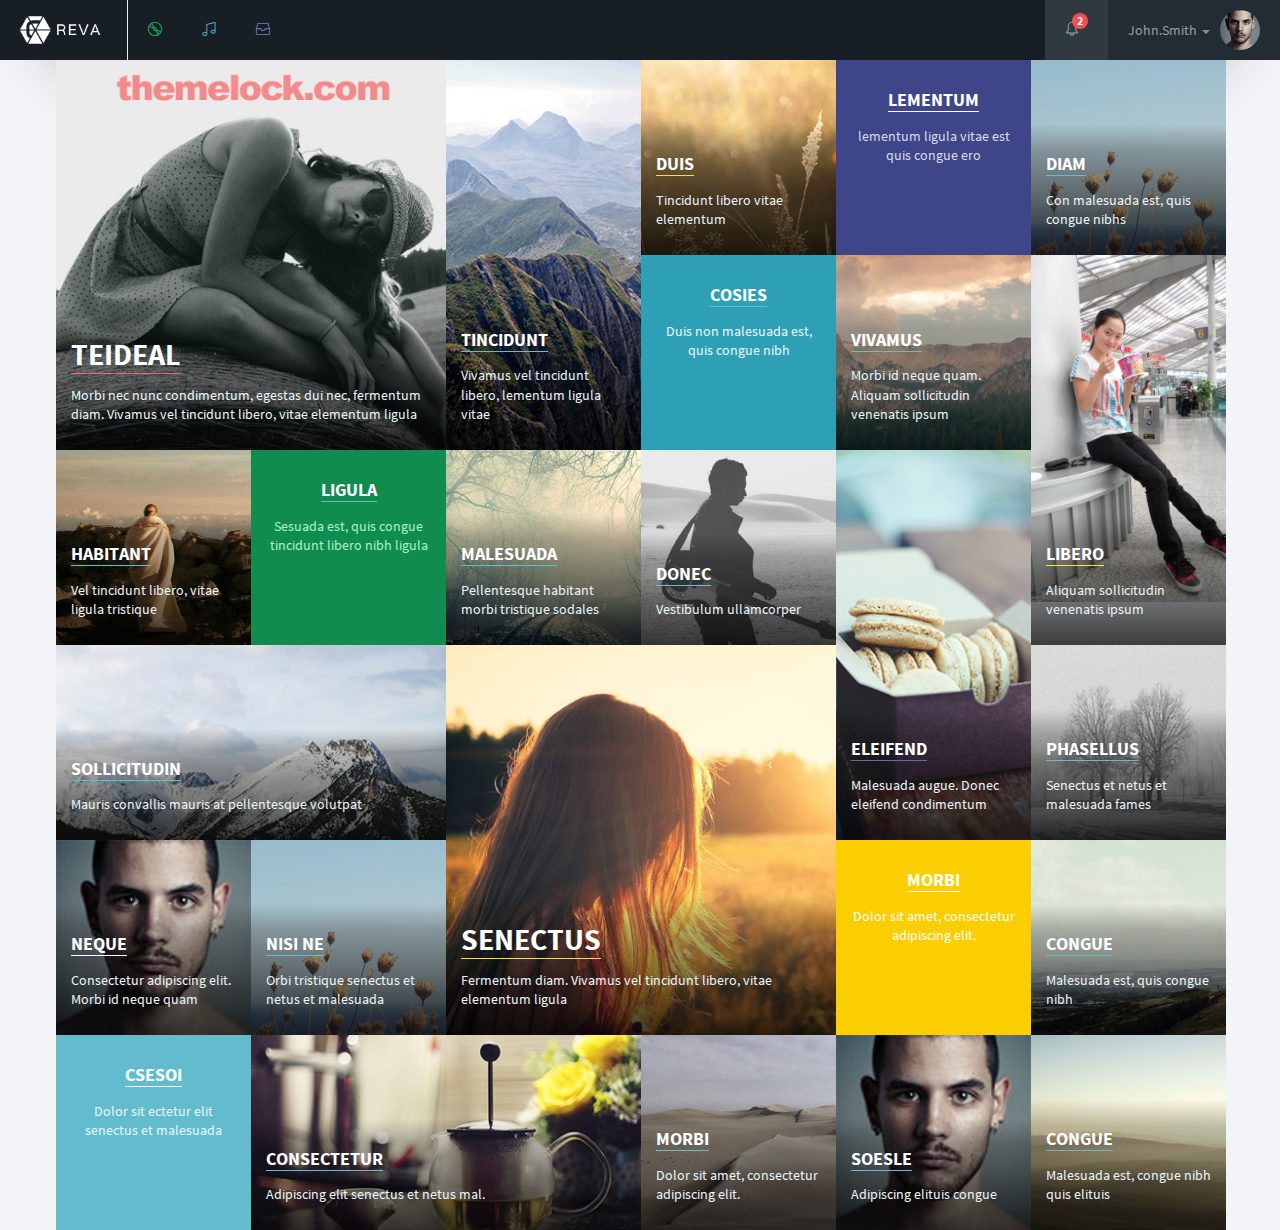
==== public_html/index.html @ f3f73dc8 "init" ====
<!DOCTYPE html>
<html lang="en" class=" ">
    <head>  
        <meta charset="utf-8" />
        <title>Musik | Web Application</title>
        <meta name="description" content="app, web app, responsive, admin dashboard, admin, flat, flat ui, ui kit, off screen nav" />
        <meta name="viewport" content="width=device-width, initial-scale=1, maximum-scale=1" />
        <link rel="stylesheet" href="js/jPlayer/jplayer.flat.css" type="text/css" />
        <link rel="stylesheet" href="css/bootstrap.css" type="text/css" />
        <link rel="stylesheet" href="css/animate.css" type="text/css" />
        <link rel="stylesheet" href="css/font-awesome.min.css" type="text/css" />
        <link rel="stylesheet" href="css/simple-line-icons.css" type="text/css" />
        <link rel="stylesheet" href="css/font.css" type="text/css" />
        <link rel="stylesheet" href="css/app.css" type="text/css" />  
        <link rel="stylesheet" href="js/datatables/datatables.css" type="text/css"/>
        <!--[if lt IE 9]>
          <script src="js/ie/html5shiv.js"></script>
          <script src="js/ie/respond.min.js"></script>
          <script src="js/ie/excanvas.js"></script>
        <![endif]-->
    </head>
    <body class="container">
        <section class="vbox">
            <header class="bg-black dk header header-md navbar navbar-fixed-top">
                <div>
                    <div class="navbar-header b-r">
                        <a href="index.html" class="navbar-brand text-lt">
                            <img src="images/logo.png" alt=".">
                        </a>
                    </div>    
                    <ul class="nav navbar-nav hidden-xs">
                        <li>
                            <a href="genres.html">
                                <i class="icon-disc text-success"></i>
                            </a>
                        </li>
                        <li class="divider"></li>
                        <li>
                            <a href="genres.html">
                                <i class="icon-music-tone-alt text-info"></i>
                            </a>
                        </li>
                        <li class="divider"></li>
                        <li>
                            <a href="events.html">
                                <i class="icon-drawer text-primary-lter"></i>
                            </a>
                        </li>
                    </ul>
                    <!-- nav -->  
                    <div class="navbar-right ">
                        <ul class="nav navbar-nav m-n hidden-xs nav-user user">
                            <li class="hidden-xs">
                                <a href="#" class="dropdown-toggle lt" data-toggle="dropdown">
                                    <i class="icon-bell"></i>
                                    <span class="badge badge-sm up bg-danger count">2</span>
                                </a>
                                <section class="dropdown-menu aside-xl animated fadeInUp">
                                    <section class="panel bg-white">
                                        <div class="panel-heading b-light bg-light">
                                            <strong>You have <span class="count">2</span> notifications</strong>
                                        </div>
                                        <div class="list-group list-group-alt">
                                            <a href="#" class="media list-group-item">
                                                <span class="pull-left thumb-sm">
                                                    <img src="images/a0.png" alt="..." class="img-circle">
                                                </span>
                                                <span class="media-body block m-b-none">
                                                    Use awesome animate.css<br>
                                                    <small class="text-muted">10 minutes ago</small>
                                                </span>
                                            </a>
                                            <a href="#" class="media list-group-item">
                                                <span class="media-body block m-b-none">
                                                    1.0 initial released<br>
                                                    <small class="text-muted">1 hour ago</small>
                                                </span>
                                            </a>
                                        </div>
                                        <div class="panel-footer text-sm">
                                            <a href="#" class="pull-right"><i class="fa fa-cog"></i></a>
                                            <a href="#notes" data-toggle="class:show animated fadeInRight">See all the notifications</a>
                                        </div>
                                    </section>
                                </section>
                            </li>
                            <li class="dropdown">
                                <a href="#" class="dropdown-toggle bg clear" data-toggle="dropdown">
                                    <span class="thumb-sm avatar pull-right m-t-n-sm m-b-n-sm m-l-sm">
                                        <img src="images/a0.png" alt="...">
                                    </span>
                                    John.Smith <b class="caret"></b>
                                </a>
                                <ul class="dropdown-menu animated fadeInRight">            
                                    <li>
                                        <span class="arrow top"></span>
                                        <a href="#">Settings</a>
                                    </li>
                                    <li>
                                        <a href="profile.html">Profile</a>
                                    </li>
                                    <li>
                                        <a href="#">
                                            <span class="badge bg-danger pull-right">3</span>
                                            Notifications
                                        </a>
                                    </li>
                                    <li>
                                        <a href="docs.html">Help</a>
                                    </li>
                                    <li class="divider"></li>
                                    <li>
                                        <a href="modal.lockme.html" data-toggle="ajaxModal" >Logout</a>
                                    </li>
                                </ul>
                            </li>
                        </ul>
                    </div>  
                </div>
            </header>
            <section>
                <section class="hbox stretch">
                    <section id="content" >
                        <section class="vbox">
                            <section>
                                <div id="masonry" class="pos-rlt animated fadeInUpBig">
                                    <div class="item">
                                        <div class="carousel slide auto" data-interval="3000">
                                            <div class="carousel-inner">
                                                <div class="item active">
                                                    <div class="item-overlay opacity animated fadeInDown wrapper bg-info">
                                                        <p class="text-white">N.01</p>
                                                        <div class="center text-center m-t-n">
                                                            <a href="#"><i class="icon-control-play i-2x"></i></a>
                                                        </div>
                                                    </div>
                                                    <div class="bottom wrapper bg-info gd">
                                                        <div class="m-t m-b"><a href="#" class="b-b b-danger h2 text-u-c text-lt font-bold">Teideal</a></div>
                                                        <p class="hidden-xs">Morbi nec nunc condimentum, egestas dui nec, fermentum diam. Vivamus vel tincidunt libero, vitae elementum ligula</p>
                                                    </div>
                                                    <a href="#"><img src="images/m20.jpg" alt="" class="img-full"></a>
                                                </div>
                                                <div class="item">
                                                    <div class="item-overlay opacity animated fadeInDown wrapper bg-info">
                                                        <p class="text-white">N.02</p>
                                                        <div class="center text-center m-t-n">
                                                            <a href="#"><i class="icon-control-play i-2x"></i></a>
                                                        </div>
                                                    </div>
                                                    <div class="bottom wrapper bg-info gd">
                                                        <div class="m-t m-b"><a href="#" class="b-b b-warning h2 text-u-c text-lt font-bold">Tincidunt</a></div>
                                                        <p class="hidden-xs">Gestas dui nec, fermentum diam. Vivamus vel tincidunt libero, vitae ligula elementum</p>
                                                    </div>
                                                    <a href="#"><img src="images/m22.jpg" alt="" class="img-full"></a>
                                                </div>
                                            </div>
                                        </div>
                                    </div>
                                    <div class="item">
                                        <div class="item-overlay gd animated fadeInUp wrapper bg-info">
                                            <p class="text-white">Watch later</p>
                                            <div class="center text-center m-t-n">
                                                <a href="#"><i class="icon-control-play i-2x"></i></a>
                                            </div>
                                        </div>
                                        <div class="bottom gd bg-info wrapper">
                                            <div class="m-t m-b"><a href="#" class="b-b b-info h4 text-u-c text-lt font-bold">Tincidunt</a></div>
                                            <p class="hidden-xs">Vivamus vel tincidunt libero, lementum ligula vitae</p>
                                        </div>
                                        <a href="#"><img src="images/m31.jpg" alt="" class="img-full"></a>
                                    </div>
                                    <div class="item">
                                        <div class="bottom gd bg-info wrapper">
                                            <div class="m-t m-b"><a href="#" class="b-b b-warning h4 text-u-c text-lt font-bold">Duis</a></div>
                                            <p class="hidden-xs">Tincidunt libero vitae elementum</p>
                                        </div>
                                        <a href="#"><img src="images/m10.jpg" alt="" class="img-full"></a>
                                    </div>
                                    <div class="item">
                                        <div class="item-overlay active bg-primary dker wrapper text-center">
                                            <div class="m-t m-b"><a href="#" class="b-b b-white h4 text-u-c text-lt font-bold">lementum</a></div>
                                            <p class="hidden-xs">lementum ligula vitae est quis congue ero</p>
                                        </div>
                                    </div>
                                    <div class="item">
                                        <div class="bottom gd bg-info wrapper">
                                            <div class="m-t m-b"><a href="#" class="b-b b-info h4 text-u-c text-lt font-bold">Diam</a></div>
                                            <p class="hidden-xs">Con malesuada est, quis congue nibhs</p>
                                        </div>
                                        <a href="#"><img src="images/m4.jpg" alt="" class="img-full"></a>
                                    </div>
                                    <div class="item">
                                        <div class="carousel carousel-fade bg-info slide auto" data-interval="6000">
                                            <div class="carousel-inner">
                                                <div class="item active">
                                                    <div class="item-overlay active dker wrapper text-center">
                                                        <div class="m-t m-b"><a href="#" class="b-b b-info h4 text-u-c text-lt font-bold">Cosies</a></div>
                                                        <p class="hidden-xs">Duis non malesuada est, quis congue nibh</p>
                                                    </div>
                                                    <a href="#"><img src="images/m4.jpg" alt="" class="img-full"></a>
                                                </div>
                                                <div class="item">
                                                    <div class="item-overlay active dk wrapper text-center">
                                                        <div class="m-t m-b"><a href="#" class="b-b b-info h4 text-u-c text-lt font-bold">Malesuada</a></div>
                                                        <p class="hidden-xs">Aliquam sollicitudin venenatis congue nibh</p>
                                                    </div>
                                                    <a href="#"><img src="images/m4.jpg" alt="" class="img-full"></a>
                                                </div>
                                            </div>
                                        </div>
                                    </div>
                                    <div class="item">
                                        <div class="bottom gd bg-info wrapper">
                                            <div class="m-t m-b"><a href="#" class="b-b b-info h4 text-u-c text-lt font-bold">Vivamus</a></div>
                                            <p class="hidden-xs">Morbi id neque quam. Aliquam sollicitudin venenatis ipsum</p>
                                        </div>
                                        <a href="#"><img src="images/m13.jpg" alt="" class="img-full"></a>
                                    </div>
                                    <div class="item">
                                        <div class="bottom gd bg-info wrapper">
                                            <div class="m-t m-b"><a href="#" class="b-b b-warning h4 text-u-c text-lt font-bold">Libero</a></div>
                                            <p class="hidden-xs">Aliquam sollicitudin venenatis ipsum</p>
                                        </div>
                                        <a href="#"><img src="images/082.jpeg" alt="" class="img-full"></a>
                                    </div>
                                    <div class="item">
                                        <div class="bottom gd bg-info wrapper">
                                            <div class="m-t m-b"><a href="#" class="b-b b-info h4 text-u-c text-lt font-bold">habitant</a></div>
                                            <p class="hidden-xs">Vel tincidunt libero, vitae ligula tristique</p>
                                        </div>
                                        <a href="#"><img src="images/m19.jpg" alt="" class="img-full"></a>
                                    </div>
                                    <div class="item">
                                        <div class="item-overlay active bg-success dker wrapper text-center">
                                            <div class="m-t m-b"><a href="#" class="b-b b-info h4 text-u-c text-lt font-bold">Ligula</a></div>
                                            <p class="hidden-xs">Sesuada est, quis congue tincidunt libero nibh ligula</p>
                                        </div>
                                    </div>
                                    <div class="item">
                                        <div class="bottom gd bg-info wrapper">
                                            <div class="m-t m-b"><a href="#" class="b-b b-info h4 text-u-c text-lt font-bold">Malesuada</a></div>
                                            <p class="hidden-xs">Pellentesque habitant morbi tristique sodales</p>
                                        </div>
                                        <a href="#"><img src="images/m7.jpg" alt="" class="img-full"></a>
                                    </div>
                                    <div class="item">
                                        <div class="bottom gd bg-info wrapper">
                                            <div class="m-t m-b"><a href="#" class="b-b b-info h4 text-u-c text-lt font-bold">Donec</a></div>
                                            <p class="hidden-xs">Vestibulum ullamcorper</p>
                                        </div>
                                        <a href="#"><img src="images/m18.jpg" alt="" class="img-full"></a>
                                    </div>
                                    <div class="item">
                                        <div class="bottom gd bg-info wrapper">
                                            <div class="m-t m-b"><a href="#" class="b-b b-primary h4 text-u-c text-lt font-bold">Eleifend</a></div>
                                            <p class="hidden-xs">Malesuada augue. Donec eleifend condimentum</p>
                                        </div>
                                        <a href="#"><img src="images/m32.jpg" alt="" class="img-full"></a>
                                    </div>
                                    <div class="item">
                                        <div class="bottom gd bg-info wrapper">
                                            <div class="m-t m-b"><a href="#" class="b-b b-info h4 text-u-c text-lt font-bold">Sollicitudin </a></div>
                                            <p class="hidden-xs">Mauris convallis mauris at pellentesque volutpat</p>
                                        </div>
                                        <a href="#"><img src="images/m40.jpg" alt="" class="img-full"></a>
                                    </div>
                                    <div class="item">
                                        <div class="bottom gd bg-info wrapper">
                                            <div class="m-t m-b"><a href="#" class="b-b b-warning h2 text-u-c text-lt font-bold">Senectus </a></div>
                                            <p class="hidden-xs">Fermentum diam. Vivamus vel tincidunt libero, vitae elementum ligula</p>
                                        </div>
                                        <a href="#"><img src="images/m21.jpg" alt="" class="img-full"></a>
                                    </div>
                                    <div class="item">
                                        <div class="bottom gd bg-info wrapper">
                                            <div class="m-t m-b"><a href="#" class="b-b b-info h4 text-u-c text-lt font-bold">Phasellus</a></div>
                                            <p class="hidden-xs">Senectus et netus et malesuada fames</p>
                                        </div>
                                        <a href="#"><img src="images/m5.jpg" alt="" class="img-full"></a>
                                    </div>
                                    <div class="item">
                                        <div class="bottom gd bg-info wrapper">
                                            <div class="m-t m-b"><a href="#" class="b-b b-white h4 text-u-c text-lt font-bold">Neque</a></div>
                                            <p class="hidden-xs">Consectetur adipiscing elit. Morbi id neque quam</p>
                                        </div>
                                        <a href="#"><img src="images/a10.png" alt="" class="img-full"></a>
                                    </div>
                                    <div class="item">
                                        <div class="bottom gd bg-info wrapper">
                                            <div class="m-t m-b"><a href="#" class="b-b b-info h4 text-u-c text-lt font-bold">Nisi ne</a></div>
                                            <p class="hidden-xs">Orbi tristique senectus et netus et malesuada</p>
                                        </div>
                                        <a href="#"><img src="images/m4.jpg" alt="" class="img-full"></a>
                                    </div>
                                    <div class="item">
                                        <div class="item-overlay active bg-warning dker wrapper text-center">
                                            <div class="m-t m-b"><a href="#" class="b-b b-white h4 text-u-c text-lt font-bold">Morbi</a></div>
                                            <p class="hidden-xs">Dolor sit amet, consectetur adipiscing elit.</p>
                                        </div>
                                    </div>
                                    <div class="item">
                                        <div class="bottom gd bg-info wrapper">
                                            <div class="m-t m-b"><a href="#" class="b-b b-info h4 text-u-c text-lt font-bold">Congue</a></div>
                                            <p class="hidden-xs">Malesuada est, quis congue nibh</p>
                                        </div>
                                        <a href="#"><img src="images/m6.jpg" alt="" class="img-full"></a>
                                    </div>
                                    <div class="item">
                                        <div class="item-overlay active bg-info lt wrapper text-center">
                                            <div class="m-t m-b"><a href="#" class="b-b b-white h4 text-u-c text-lt font-bold">Csesoi</a></div>
                                            <p class="hidden-xs">Dolor sit ectetur elit senectus et malesuada</p>
                                        </div>
                                    </div>
                                    <div class="item">
                                        <div class="bottom gd bg-info wrapper">
                                            <div class="m-t m-b"><a href="#" class="b-b b-info h4 text-u-c text-lt font-bold">Consectetur</a></div>
                                            <p class="hidden-xs">Adipiscing elit senectus et netus mal.</p>
                                        </div>
                                        <a href="#"><img src="images/m42.jpg" alt="" class="img-full"></a>
                                    </div>
                                    <div class="item">
                                        <div class="bottom gd bg-info wrapper">
                                            <div class="m-t m-b"><a href="#" class="b-b b-info h4 text-u-c text-lt font-bold">Morbi</a></div>
                                            <p class="hidden-xs">Dolor sit amet, consectetur adipiscing elit.</p>
                                        </div>
                                        <a href="#"><img src="images/m9.jpg" alt="" class="img-full"></a>
                                    </div>
                                    <div class="item">
                                        <div class="bottom gd bg-info wrapper">
                                            <div class="m-t m-b"><a href="#" class="b-b b-info h4 text-u-c text-lt font-bold">Soesle</a></div>
                                            <p class="hidden-xs">Adipiscing elituis congue</p>
                                        </div>
                                        <a href="#"><img src="images/a7.png" alt="" class="img-full"></a>
                                    </div>
                                    <div class="item">
                                        <div class="bottom gd bg-info wrapper">
                                            <div class="m-t m-b"><a href="#" class="b-b b-info h4 text-u-c text-lt font-bold">Congue</a></div>
                                            <p class="hidden-xs">Malesuada est, congue nibh quis elituis</p>
                                        </div>
                                        <a href="#"><img src="images/m12.jpg" alt="" class="img-full"></a>
                                    </div>
                                </div>
                            </section>
                        </section>
                        <a href="#" class="hide nav-off-screen-block" data-toggle="class:nav-off-screen,open" data-target="#nav,html"></a>
                    </section>
                </section>
            </section>    
        </section>
        <script src="js/jquery.min.js"></script>
        <!-- Bootstrap -->
        <script src="js/bootstrap.js"></script>
        <!-- App -->
        <script src="js/app.js"></script>  
        <script src="js/slimscroll/jquery.slimscroll.min.js"></script>
        <script src="js/masonry/tiles.min.js"></script>
        <script src="js/masonry/demo.js"></script>
        <script src="js/app.plugin.js"></script>
        <script type="text/javascript" src="js/jPlayer/jquery.jplayer.min.js"></script>
        <script type="text/javascript" src="js/jPlayer/add-on/jplayer.playlist.min.js"></script>
        <script type="text/javascript" src="js/jPlayer/demo.js"></script>
    </body>
</html>
---- public_html/js/jPlayer/jplayer.flat.css ----
/*controls*/
.jp-controls {
	display: table;
	table-layout: fixed;
	border-spacing: 0;
	width: 100%;
}
.jp-controls a{
	cursor: pointer;
	display: inline-block;
	padding: 10px 5px;
}

.jp-controls a i{
	line-height: inherit;
}
.jp-controls > div{
	display: table-cell;
	vertical-align: middle;
	text-align: center;
	width: 40px;
	height: 60px;
}
div.jp-progress{
	width: auto;
	padding: 0 15px;
	vertical-align: top;
	position: relative;
}
.jp-seek-bar{
	position: relative;
}
.jp-title{
	position: absolute;
	left: 25px;
	top: 0;
	right: 25px;
	display: block !important;
	line-height: 60px;
}
.jp-title ul{
	list-style: none;
	margin: 0;
	padding: 0;	
}

.jp-title li{
	overflow: hidden;
	text-overflow: ellipsis;
	white-space: nowrap;
}
.jp-artist{
	opacity: 0.6;
}

.jp-play-bar{
	height: 60px;
}
.jp-volume{
	width: 60px !important;
	padding-right:10px !important;
}
.jp-volume-bar-value{
  height: 6px;
}
a.hid{
	display: none;
}

/*video*/
.jp-video{
	font-size: 0;
	line-height: 0;
	min-height: 160px;
}
.jp-video-play{
	display: inline-block;
	position: absolute;
	left: 50%;
	top: 50%;
	cursor: pointer;
	margin-left: -30px;
	margin-top: -65px;
}
.jp-video-full {
	/* Rules for IE6 (full-screen) */
	width:480px;
	height:270px;
	/* Rules for IE7 (full-screen) - Otherwise the relative container causes other page items that are not position:static (default) to appear over the video/gui. */
	position:static !important; position:relative;
}

/* The z-index rule is defined in this manner to enable Popcorn plugins that add overlays to video area. EG. Subtitles. */
.jp-video-full div div {
	z-index:1000;
}

.jp-video-full .jp-jplayer {
	top: 0;
	left: 0;
	position: fixed !important; position: relative; /* Rules for IE6 (full-screen) */
	overflow: hidden;
}

.jp-video-full .jp-gui {
	position: fixed !important; position: static; /* Rules for IE6 (full-screen) */
	top: 0;
	left: 0;
	width:100%;
	height:100%;
	z-index:1001; /* 1 layer above the others. */
}

.jp-video-full .jp-interface {
	position: absolute !important; position: relative; /* Rules for IE6 (full-screen) */
	bottom: 0;
	left: 0;
}


/*playlist*/

.jp-playlist ul{
	max-height: 320px;
	overflow-x: hidden;
	overflow-y: auto; 
	padding: 0;
	display: none !important;
}

.jp-playlist.open ul{
	display: block !important;
	bottom: 60px;
	left: 180px;
}

.jp-playlist li{
	list-style: none;
	position: relative;
}

.jp-playlist-item{	
	display: block;
	overflow: hidden;
	text-overflow: ellipsis;
	white-space: nowrap;
	border-top: 1px solid rgba(255, 255, 255, .1);
	padding: 12px 40px 12px 8px;
}
.jp-playlist-item:focus{
	outline: 0;
}

.jp-playlist-item:before{
	display: inline-block;
	text-align: center;
	width: 30px;
	font-family: FontAwesome;
	content:"\f0da";
	opacity: 0.6;
}

a.jp-playlist-current:before{
	content:"\f144";
	opacity: 1;
}

.jp-playlist li:first-child .jp-playlist-item{
	border-width: 0;
}

.jp-playlist-item-remove{
	font-size: 15px;
	display: block;
	position: absolute;
	right: 0;
	top: 0;
	padding: 11px 18px;
	opacity: 0.6;
}


@media (max-width: 767px) {
	.footer .jp-gui{
		margin: 0 -10px;
	}
	div.jp-progress{
		padding: 0 10px;
	}
	.jp-playlist.open ul{
		display: block !important;
		bottom: 60px;
		left: 0px;
		right: 0px;
	}
}
---- public_html/css/simple-line-icons.css ----
@font-face {
	font-family: 'Simple-Line-Icons';
	src:url('../fonts/Simple-Line-Icons.eot');
	src:url('../fonts/Simple-Line-Icons.eot?#iefix') format('embedded-opentype'),
		url('../fonts/Simple-Line-Icons.woff') format('woff'),
		url('../fonts/Simple-Line-Icons.ttf') format('truetype'),
		url('../fonts/Simple-Line-Icons.svg#Simple-Line-Icons') format('svg');
	font-weight: normal;
	font-style: normal;
}

/* Use the following CSS code if you want to use data attributes for inserting your icons */
[data-icon]:before {
	font-family: 'Simple-Line-Icons';
	content: attr(data-icon);
	speak: none;
	font-weight: normal;
	font-variant: normal;
	text-transform: none;
	line-height: 1;
	-webkit-font-smoothing: antialiased;
	-moz-osx-font-smoothing: grayscale;
}

/* Use the following CSS code if you want to have a class per icon */
/*
Instead of a list of all class selectors,
you can use the generic selector below, but it's slower:
[class*="icon-"] {
*/
.icon-user-female, .icon-user-follow, .icon-user-following, .icon-user-unfollow, .icon-trophy, .icon-screen-smartphone, .icon-screen-desktop, .icon-plane, .icon-notebook, .icon-moustache, .icon-mouse, .icon-magnet, .icon-energy, .icon-emoticon-smile, .icon-disc, .icon-cursor-move, .icon-crop, .icon-credit-card, .icon-chemistry, .icon-user, .icon-speedometer, .icon-social-youtube, .icon-social-twitter, .icon-social-tumblr, .icon-social-facebook, .icon-social-dropbox, .icon-social-dribbble, .icon-shield, .icon-screen-tablet, .icon-magic-wand, .icon-hourglass, .icon-graduation, .icon-ghost, .icon-game-controller, .icon-fire, .icon-eyeglasses, .icon-envelope-open, .icon-envelope-letter, .icon-bell, .icon-badge, .icon-anchor, .icon-wallet, .icon-vector, .icon-speech, .icon-puzzle, .icon-printer, .icon-present, .icon-playlist, .icon-pin, .icon-picture, .icon-map, .icon-layers, .icon-handbag, .icon-globe-alt, .icon-globe, .icon-frame, .icon-folder-alt, .icon-film, .icon-feed, .icon-earphones-alt, .icon-earphones, .icon-drop, .icon-drawer, .icon-docs, .icon-directions, .icon-direction, .icon-diamond, .icon-cup, .icon-compass, .icon-call-out, .icon-call-in, .icon-call-end, .icon-calculator, .icon-bubbles, .icon-briefcase, .icon-book-open, .icon-basket-loaded, .icon-basket, .icon-bag, .icon-action-undo, .icon-action-redo, .icon-wrench, .icon-umbrella, .icon-trash, .icon-tag, .icon-support, .icon-size-fullscreen, .icon-size-actual, .icon-shuffle, .icon-share-alt, .icon-share, .icon-rocket, .icon-question, .icon-pie-chart, .icon-pencil, .icon-note, .icon-music-tone-alt, .icon-music-tone, .icon-microphone, .icon-loop, .icon-logout, .icon-login, .icon-list, .icon-like, .icon-home, .icon-grid, .icon-graph, .icon-equalizer, .icon-dislike, .icon-cursor, .icon-control-start, .icon-control-rewind, .icon-control-play, .icon-control-pause, .icon-control-forward, .icon-control-end, .icon-calendar, .icon-bulb, .icon-bar-chart, .icon-arrow-up, .icon-arrow-right, .icon-arrow-left, .icon-arrow-down, .icon-ban, .icon-bubble, .icon-camcorder, .icon-camera, .icon-check, .icon-clock, .icon-close, .icon-cloud-download, .icon-cloud-upload, .icon-doc, .icon-envelope, .icon-eye, .icon-flag, .icon-folder, .icon-heart, .icon-info, .icon-key, .icon-link, .icon-lock, .icon-lock-open, .icon-magnifier, .icon-magnifier-add, .icon-magnifier-remove, .icon-paper-clip, .icon-paper-plane, .icon-plus, .icon-pointer, .icon-power, .icon-refresh, .icon-reload, .icon-settings, .icon-star, .icon-symbol-female, .icon-symbol-male, .icon-target, .icon-volume-1, .icon-volume-2, .icon-volume-off, .icon-users {
	font-family: 'Simple-Line-Icons';
	speak: none;
	font-style: normal;
	font-weight: normal;
	font-variant: normal;
	text-transform: none;
	line-height: 1;
	-webkit-font-smoothing: antialiased;
}
.icon-user-female:before {
	content: "\e000";
}
.icon-user-follow:before {
	content: "\e002";
}
.icon-user-following:before {
	content: "\e003";
}
.icon-user-unfollow:before {
	content: "\e004";
}
.icon-trophy:before {
	content: "\e006";
}
.icon-screen-smartphone:before {
	content: "\e010";
}
.icon-screen-desktop:before {
	content: "\e011";
}
.icon-plane:before {
	content: "\e012";
}
.icon-notebook:before {
	content: "\e013";
}
.icon-moustache:before {
	content: "\e014";
}
.icon-mouse:before {
	content: "\e015";
}
.icon-magnet:before {
	content: "\e016";
}
.icon-energy:before {
	content: "\e020";
}
.icon-emoticon-smile:before {
	content: "\e021";
}
.icon-disc:before {
	content: "\e022";
}
.icon-cursor-move:before {
	content: "\e023";
}
.icon-crop:before {
	content: "\e024";
}
.icon-credit-card:before {
	content: "\e025";
}
.icon-chemistry:before {
	content: "\e026";
}
.icon-user:before {
	content: "\e005";
}
.icon-speedometer:before {
	content: "\e007";
}
.icon-social-youtube:before {
	content: "\e008";
}
.icon-social-twitter:before {
	content: "\e009";
}
.icon-social-tumblr:before {
	content: "\e00a";
}
.icon-social-facebook:before {
	content: "\e00b";
}
.icon-social-dropbox:before {
	content: "\e00c";
}
.icon-social-dribbble:before {
	content: "\e00d";
}
.icon-shield:before {
	content: "\e00e";
}
.icon-screen-tablet:before {
	content: "\e00f";
}
.icon-magic-wand:before {
	content: "\e017";
}
.icon-hourglass:before {
	content: "\e018";
}
.icon-graduation:before {
	content: "\e019";
}
.icon-ghost:before {
	content: "\e01a";
}
.icon-game-controller:before {
	content: "\e01b";
}
.icon-fire:before {
	content: "\e01c";
}
.icon-eyeglasses:before {
	content: "\e01d";
}
.icon-envelope-open:before {
	content: "\e01e";
}
.icon-envelope-letter:before {
	content: "\e01f";
}
.icon-bell:before {
	content: "\e027";
}
.icon-badge:before {
	content: "\e028";
}
.icon-anchor:before {
	content: "\e029";
}
.icon-wallet:before {
	content: "\e02a";
}
.icon-vector:before {
	content: "\e02b";
}
.icon-speech:before {
	content: "\e02c";
}
.icon-puzzle:before {
	content: "\e02d";
}
.icon-printer:before {
	content: "\e02e";
}
.icon-present:before {
	content: "\e02f";
}
.icon-playlist:before {
	content: "\e030";
}
.icon-pin:before {
	content: "\e031";
}
.icon-picture:before {
	content: "\e032";
}
.icon-map:before {
	content: "\e033";
}
.icon-layers:before {
	content: "\e034";
}
.icon-handbag:before {
	content: "\e035";
}
.icon-globe-alt:before {
	content: "\e036";
}
.icon-globe:before {
	content: "\e037";
}
.icon-frame:before {
	content: "\e038";
}
.icon-folder-alt:before {
	content: "\e039";
}
.icon-film:before {
	content: "\e03a";
}
.icon-feed:before {
	content: "\e03b";
}
.icon-earphones-alt:before {
	content: "\e03c";
}
.icon-earphones:before {
	content: "\e03d";
}
.icon-drop:before {
	content: "\e03e";
}
.icon-drawer:before {
	content: "\e03f";
}
.icon-docs:before {
	content: "\e040";
}
.icon-directions:before {
	content: "\e041";
}
.icon-direction:before {
	content: "\e042";
}
.icon-diamond:before {
	content: "\e043";
}
.icon-cup:before {
	content: "\e044";
}
.icon-compass:before {
	content: "\e045";
}
.icon-call-out:before {
	content: "\e046";
}
.icon-call-in:before {
	content: "\e047";
}
.icon-call-end:before {
	content: "\e048";
}
.icon-calculator:before {
	content: "\e049";
}
.icon-bubbles:before {
	content: "\e04a";
}
.icon-briefcase:before {
	content: "\e04b";
}
.icon-book-open:before {
	content: "\e04c";
}
.icon-basket-loaded:before {
	content: "\e04d";
}
.icon-basket:before {
	content: "\e04e";
}
.icon-bag:before {
	content: "\e04f";
}
.icon-action-undo:before {
	content: "\e050";
}
.icon-action-redo:before {
	content: "\e051";
}
.icon-wrench:before {
	content: "\e052";
}
.icon-umbrella:before {
	content: "\e053";
}
.icon-trash:before {
	content: "\e054";
}
.icon-tag:before {
	content: "\e055";
}
.icon-support:before {
	content: "\e056";
}
.icon-size-fullscreen:before {
	content: "\e057";
}
.icon-size-actual:before {
	content: "\e058";
}
.icon-shuffle:before {
	content: "\e059";
}
.icon-share-alt:before {
	content: "\e05a";
}
.icon-share:before {
	content: "\e05b";
}
.icon-rocket:before {
	content: "\e05c";
}
.icon-question:before {
	content: "\e05d";
}
.icon-pie-chart:before {
	content: "\e05e";
}
.icon-pencil:before {
	content: "\e05f";
}
.icon-note:before {
	content: "\e060";
}
.icon-music-tone-alt:before {
	content: "\e061";
}
.icon-music-tone:before {
	content: "\e062";
}
.icon-microphone:before {
	content: "\e063";
}
.icon-loop:before {
	content: "\e064";
}
.icon-logout:before {
	content: "\e065";
}
.icon-login:before {
	content: "\e066";
}
.icon-list:before {
	content: "\e067";
}
.icon-like:before {
	content: "\e068";
}
.icon-home:before {
	content: "\e069";
}
.icon-grid:before {
	content: "\e06a";
}
.icon-graph:before {
	content: "\e06b";
}
.icon-equalizer:before {
	content: "\e06c";
}
.icon-dislike:before {
	content: "\e06d";
}
.icon-cursor:before {
	content: "\e06e";
}
.icon-control-start:before {
	content: "\e06f";
}
.icon-control-rewind:before {
	content: "\e070";
}
.icon-control-play:before {
	content: "\e071";
}
.icon-control-pause:before {
	content: "\e072";
}
.icon-control-forward:before {
	content: "\e073";
}
.icon-control-end:before {
	content: "\e074";
}
.icon-calendar:before {
	content: "\e075";
}
.icon-bulb:before {
	content: "\e076";
}
.icon-bar-chart:before {
	content: "\e077";
}
.icon-arrow-up:before {
	content: "\e078";
}
.icon-arrow-right:before {
	content: "\e079";
}
.icon-arrow-left:before {
	content: "\e07a";
}
.icon-arrow-down:before {
	content: "\e07b";
}
.icon-ban:before {
	content: "\e07c";
}
.icon-bubble:before {
	content: "\e07d";
}
.icon-camcorder:before {
	content: "\e07e";
}
.icon-camera:before {
	content: "\e07f";
}
.icon-check:before {
	content: "\e080";
}
.icon-clock:before {
	content: "\e081";
}
.icon-close:before {
	content: "\e082";
}
.icon-cloud-download:before {
	content: "\e083";
}
.icon-cloud-upload:before {
	content: "\e084";
}
.icon-doc:before {
	content: "\e085";
}
.icon-envelope:before {
	content: "\e086";
}
.icon-eye:before {
	content: "\e087";
}
.icon-flag:before {
	content: "\e088";
}
.icon-folder:before {
	content: "\e089";
}
.icon-heart:before {
	content: "\e08a";
}
.icon-info:before {
	content: "\e08b";
}
.icon-key:before {
	content: "\e08c";
}
.icon-link:before {
	content: "\e08d";
}
.icon-lock:before {
	content: "\e08e";
}
.icon-lock-open:before {
	content: "\e08f";
}
.icon-magnifier:before {
	content: "\e090";
}
.icon-magnifier-add:before {
	content: "\e091";
}
.icon-magnifier-remove:before {
	content: "\e092";
}
.icon-paper-clip:before {
	content: "\e093";
}
.icon-paper-plane:before {
	content: "\e094";
}
.icon-plus:before {
	content: "\e095";
}
.icon-pointer:before {
	content: "\e096";
}
.icon-power:before {
	content: "\e097";
}
.icon-refresh:before {
	content: "\e098";
}
.icon-reload:before {
	content: "\e099";
}
.icon-settings:before {
	content: "\e09a";
}
.icon-star:before {
	content: "\e09b";
}
.icon-symbol-female:before {
	content: "\e09c";
}
.icon-symbol-male:before {
	content: "\e09d";
}
.icon-target:before {
	content: "\e09e";
}
.icon-volume-1:before {
	content: "\e09f";
}
.icon-volume-2:before {
	content: "\e0a0";
}
.icon-volume-off:before {
	content: "\e0a1";
}
.icon-users:before {
	content: "\e001";
}
---- public_html/css/font.css ----
@font-face {
  font-family: 'Source Sans Pro';
  font-style: normal;
  font-weight: 300;
  src: local('Source Sans Pro Light'), local('SourceSansPro-Light'), url('../fonts/sourcesanspro/sourcesanspro-light.woff') format('woff');
}
@font-face {
  font-family: 'Source Sans Pro';
  font-style: normal;
  font-weight: 400;
  src: local('Source Sans Pro'), local('SourceSansPro-Regular'), url('../fonts/sourcesanspro/sourcesanspro.woff') format('woff');
}
@font-face {
  font-family: 'Source Sans Pro';
  font-style: normal;
  font-weight: 700;
  src: local('Source Sans Pro Bold'), local('SourceSansPro-Bold'), url('../fonts/sourcesanspro/sourcesanspro-bold.woff') format('woff');
}
---- public_html/css/app.css ----
html {
  background-color: #f2f4f8;
  overflow-x: hidden;
}
body {
  font-family: "Source Sans Pro", "Helvetica Neue", Helvetica, Arial, sans-serif;
  font-size: 14px;
  color: #788188;
  background-color: transparent;
  -webkit-font-smoothing: antialiased;
  line-height: 1.40;
}
.h1,
.h2,
.h3,
.h4,
.h5,
.h6 {
  margin: 0;
}
a {
  color: #545a5f;
  text-decoration: none;
}
a:hover,
a:focus {
  color: #303437;
  text-decoration: none;
}
label {
  font-weight: normal;
}
small,
.small {
  font-size: 13px;
}
.badge,
.label {
  font-weight: bold;
}
.badge {
  background-color: #aac4c8;
}
.badge.up {
  position: relative;
  top: -10px;
  padding: 3px 6px;
  margin-left: -10px;
}
.badge-sm {
  font-size: 85%;
  padding: 2px 5px !important;
}
.label-sm {
  padding-top: 0;
  padding-bottom: 0;
}
.badge-white {
  background-color: transparent;
  border: 1px solid rgba(255,255,255,0.35);
  padding: 2px 6px;
}
.badge-empty {
  background-color: transparent;
  border: 1px solid rgba(0,0,0,0.15);
  color: inherit;
}
.caret-white {
  border-top-color: #fff;
  border-top-color: rgba(255,255,255,0.65);
}
a:hover .caret-white {
  border-top-color: #fff;
}
.tooltip-inner {
  background-color: rgba(0,0,0,0.9);
  background-color: #5a6a7a;
}
.tooltip.top .tooltip-arrow {
  border-top-color: rgba(0,0,0,0.9);
  border-top-color: #5a6a7a;
}
.tooltip.right .tooltip-arrow {
  border-right-color: rgba(0,0,0,0.9);
  border-right-color: #5a6a7a;
}
.tooltip.bottom .tooltip-arrow {
  border-bottom-color: rgba(0,0,0,0.9);
  border-bottom-color: #5a6a7a;
}
.tooltip.left .tooltip-arrow {
  border-left-color: rgba(0,0,0,0.9);
  border-left-color: #5a6a7a;
}
.thumbnail {
  border-color: #eaeef1;
}
.popover-content {
  font-size: 12px;
  line-height: 1.5;
}
.progress-xs {
  height: 6px;
}
.progress-sm {
  height: 10px;
}
.progress-sm .progress-bar {
  font-size: 10px;
  line-height: 1em;
}
.progress,
.progress-bar {
  -webkit-box-shadow: none;
  box-shadow: none;
}
.breadcrumb {
  background-color: #fff;
  border: 1px solid #eaeef1;
  padding-left: 10px;
  margin-bottom: 10px;
}
.breadcrumb > li + li:before,
.breadcrumb > .active {
  color: inherit;
}
.accordion-group,
.accordion-inner {
  border-color: #eaeef1;
  border-radius: 2px;
}
.alert {
  font-size: 13px;
  box-shadow: inset 0 1px 0 rgba(255,255,255,0.2);
}
.alert .close i {
  font-size: 12px;
  font-weight: normal;
  display: block;
}
.form-control {
  border-color: #cbd5dd;
  border-radius: 2px;
}
.form-control,
.form-control:focus {
  -webkit-box-shadow: none;
  box-shadow: none;
}
.form-control:focus {
  border-color: #545ca6;
}
.input-s-sm {
  width: 120px;
}
.input-s {
  width: 200px;
}
.input-s-lg {
  width: 250px;
}
.input-lg {
  height: 45px;
}
.input-group-addon {
  border-color: #cbd5dd;
  background-color: #f1f5f6;
}
.list-group {
  border-radius: 2px;
}
.list-group.no-radius .list-group-item {
  border-radius: 0 !important;
}
.list-group.no-borders .list-group-item {
  border: none;
}
.list-group.no-border .list-group-item {
  border-width: 1px 0;
}
.list-group.no-bg .list-group-item {
  background-color: transparent;
}
.list-group-item {
  border-color: #eaeef1;
  padding-right: 15px;
}
a.list-group-item:hover,
a.list-group-item:focus {
  background-color: #eef3f4;
}
.list-group-item.media {
  margin-top: 0;
}
.list-group-item.active {
  color: #fff;
  border-color: #4cb6cb !important;
  background-color: #4cb6cb !important;
}
.list-group-item.active .text-muted {
  color: #c3e6ed;
}
.list-group-item.active a {
  color: #fff;
}
.list-group-alt .list-group-item:nth-child(2n+2) {
  background-color: rgba(0,0,0,0.02) !important;
}
.list-group-lg .list-group-item {
  padding-top: 15px;
  padding-bottom: 15px;
}
.list-group-sp .list-group-item {
  margin-bottom: 5px;
  border-radius: 3px;
}
.list-group-item > .badge {
  margin-right: 0;
}
.list-group-item > .fa-chevron-right {
  float: right;
  margin-top: 4px;
  margin-right: -5px;
}
.list-group-item > .fa-chevron-right + .badge {
  margin-right: 5px;
}
.nav-pills.no-radius > li > a {
  border-radius: 0;
}
.nav-pills > li.active > a {
  color: #fff !important;
  background-color: #4cb6cb;
}
.nav > li > a:hover,
.nav > li > a:focus {
  background-color: #edf2f3;
}
.nav.nav-sm > li > a {
  padding: 6px 8px;
}
.nav .open > a,
.nav .open > a:hover,
.nav .open > a:focus {
  background-color: #edf2f3;
}
.nav-tabs {
  border-color: #eaeef1;
}
.nav-tabs > li > a {
  border-radius: 2px 2px 0 0;
  border-bottom-color: #eaeef1 !important;
}
.nav-tabs > li.active > a {
  border-color: #eaeef1 !important;
  border-bottom-color: #fff !important;
}
.pagination > li > a {
  border-color: #eaeef1;
}
.pagination > li > a:hover,
.pagination > li > a:focus {
  border-color: #eaeef1;
  background-color: #e8eff0;
}
.panel {
  border-radius: 2px;
}
.panel.panel-default {
  border-color: #eaeef1;
}
.panel.panel-default > .panel-heading,
.panel.panel-default > .panel-footer {
  border-color: #eaeef1;
}
.panel .list-group-item {
  border-color: #f3f5f7;
}
.panel.no-borders {
  border-width: 0;
}
.panel.no-borders .panel-heading,
.panel.no-borders .panel-footer {
  border-width: 0;
}
.panel .table td,
.panel .table th {
  padding: 8px 15px;
  border-top: 1px solid #eaeef1;
}
.panel .table thead > tr > th {
  border-bottom: 1px solid #eaeef1;
}
.panel .table-striped > tbody > tr:nth-child(odd) > td,
.panel .table-striped > tbody > tr:nth-child(odd) > th {
  background-color: #f7fafa;
}
.panel .table-striped > thead th {
  background-color: #f7fafa;
  border-right: 1px solid #eaeef1;
}
.panel .table-striped > thead th:last-child {
  border-right: none;
}
.panel-heading {
  border-radius: 2px 2px 0 0;
}
.panel-default .panel-heading {
  background-color: #f7fafa;
}
.panel-heading.no-border {
  margin: -1px -1px 0 -1px;
  border: none;
}
.panel-heading .nav {
  margin: -10px -15px;
}
.panel-heading .nav-tabs {
  margin: -11px -16px;
}
.panel-heading .nav-tabs.nav-justified {
  width: auto;
}
.panel-heading .nav-tabs > li > a {
  margin: 0;
  padding-top: 9px;
}
.panel-heading .list-group {
  background: transparent;
}
.panel-footer {
  border-color: #eaeef1;
  border-radius: 0 0 2px 2px;
  background-color: #f7fafa;
}
.panel-group .panel-heading + .panel-collapse .panel-body {
  border-top: 1px solid #eaedef;
}
.open {
  z-index: 1050;
  position: relative;
}
.dropdown-menu {
  border-radius: 2px;
  -webkit-box-shadow: 0 2px 6px rgba(0,0,0,0.1);
  box-shadow: 0 2px 6px rgba(0,0,0,0.1);
  border: 1px solid #ddd;
  border: 1px solid rgba(0,0,0,0.1);
}
.dropdown-menu.pull-left {
  left: 100%;
}
.dropdown-menu > .panel {
  border: none;
  margin: -5px 0;
}
.dropdown-menu > li > a {
  padding: 5px 15px;
}
.dropdown-menu > li > a:hover,
.dropdown-menu > li > a:focus,
.dropdown-menu > .active > a,
.dropdown-menu > .active > a:hover,
.dropdown-menu > .active > a:focus {
  background-image: none;
  filter: none;
  background-color: #e8eff0 !important;
  color: #303437;
}
.dropdown-header {
  padding: 5px 15px;
}
.dropdown-submenu {
  position: relative;
}
.dropdown-submenu:hover > a,
.dropdown-submenu:focus > a {
  background-color: #e8eff0 !important;
  color: #788188;
}
.dropdown-submenu:hover > .dropdown-menu,
.dropdown-submenu:focus > .dropdown-menu {
  display: block;
}
.dropdown-submenu.pull-left {
  float: none !important;
}
.dropdown-submenu.pull-left > .dropdown-menu {
  left: -100%;
  margin-left: 10px;
}
.dropdown-submenu .dropdown-menu {
  left: 100%;
  top: 0;
  margin-top: -6px;
  margin-left: -1px;
}
.dropup .dropdown-submenu > .dropdown-menu {
  top: auto;
  bottom: 0;
}
.dropdown-select > li input {
  position: absolute;
  left: -9999em;
}
.carousel-control {
  width: 40px;
  color: #999;
  text-shadow: none;
}
.carousel-control:hover,
.carousel-control:focus {
  color: #ccc;
  text-decoration: none;
  opacity: 0.9;
  filter: alpha(opacity=90);
}
.carousel-control.left,
.carousel-control.right {
  background-image: none;
  filter: none;
}
.carousel-control i {
  position: absolute;
  top: 50%;
  left: 50%;
  z-index: 5;
  display: inline-block;
  width: 20px;
  height: 20px;
  margin-top: -10px;
  margin-left: -10px;
}
.carousel-indicators.out {
  bottom: -5px;
}
.carousel-indicators li {
  -webkit-transition: background-color .25s;
  transition: background-color .25s;
  background: #ddd;
  background-color: rgba(0,0,0,0.2);
  border: none;
}
.carousel-indicators .active {
  background: #f0f0f0;
  background-color: rgba(200,200,200,0.2);
  width: 10px;
  height: 10px;
  margin: 1px;
}
.carousel.carousel-fade .item {
  -webkit-transition: opacity .25s;
  transition: opacity .25s;
  -webkit-backface-visibility: hidden;
  -moz-backface-visibility: hidden;
  backface-visibility: hidden;
  opacity: 0;
  filter: alpha(opacity=0);
}
.carousel.carousel-fade .active {
  opacity: 1;
  filter: alpha(opacity=1);
}
.carousel.carousel-fade .active.left,
.carousel.carousel-fade .active.right {
  left: 0;
  z-index: 2;
  opacity: 0;
  filter: alpha(opacity=0);
}
.carousel.carousel-fade .next,
.carousel.carousel-fade .prev {
  left: 0;
  z-index: 1;
}
.carousel.carousel-fade .carousel-control {
  z-index: 3;
}
.col-lg-2-4 {
  position: relative;
  min-height: 1px;
  padding-left: 15px;
  padding-right: 15px;
}
.col-0 {
  clear: left;
}
.row.no-gutter {
  margin-left: 0;
  margin-right: 0;
}
.no-gutter [class*="col"] {
  padding: 0;
}
.modal-backdrop {
  background-color: #5a6a7a;
}
.modal-backdrop.in {
  opacity: 0.8;
  filter: alpha(opacity=80);
}
.modal-over {
  width: 100%;
  height: 100%;
  position: relative;
  background: #5a6a7a;
}
.modal-center {
  position: absolute;
  left: 50%;
  top: 50%;
}
.modal-content {
  -webkit-box-shadow: 0 2px 10px rgba(0,0,0,0.25);
  box-shadow: 0 2px 10px rgba(0,0,0,0.25);
}
.icon-muted {
  color: #ccc;
}
.navbar-inverse .navbar-collapse,
.navbar-inverse .navbar-form {
  border-color: transparent;
}
.navbar-fixed-top,
.navbar-fixed-bottom {
  position: fixed !important;
}
.navbar-fixed-top + * {
  padding-top: 50px;
}
.navbar-fixed-top.header-md + * {
  padding-top: 60px;
}
.header,
.footer {
  min-height: 50px;
  padding: 0 15px;
}
.header > p,
.footer > p {
  margin-top: 15px;
  display: inline-block;
}
.header > .btn,
.header > .btn-group,
.header > .btn-toolbar,
.footer > .btn,
.footer > .btn-group,
.footer > .btn-toolbar {
  margin-top: 10px;
}
.header > .btn-lg,
.footer > .btn-lg {
  margin-top: 0;
}
.header .nav-tabs,
.footer .nav-tabs {
  border: none;
  margin-left: -15px;
  margin-right: -15px;
}
.header .nav-tabs > li a,
.footer .nav-tabs > li a {
  border: none !important;
  border-radius: 0;
  padding-top: 15px;
  padding-bottom: 15px;
  line-height: 20px;
}
.header .nav-tabs > li a:hover,
.header .nav-tabs > li a:focus,
.footer .nav-tabs > li a:hover,
.footer .nav-tabs > li a:focus {
  background-color: transparent;
}
.header .nav-tabs > li.active a,
.footer .nav-tabs > li.active a {
  color: #788188;
}
.header .nav-tabs > li.active a,
.header .nav-tabs > li.active a:hover,
.footer .nav-tabs > li.active a,
.footer .nav-tabs > li.active a:hover {
  background-color: #f2f4f8;
}
.header .nav-tabs.nav-white > li.active a,
.header .nav-tabs.nav-white > li.active a:hover,
.footer .nav-tabs.nav-white > li.active a,
.footer .nav-tabs.nav-white > li.active a:hover {
  background-color: #fff;
}
.header.navbar,
.footer.navbar {
  border-radius: 0;
  border: none;
  margin-bottom: 0;
  padding: 0;
  position: relative;
  z-index: 1000;
}
body.container {
  padding: 0;
}
@media (orientation: landscape) {
  html.ios7.ipad > body {
    padding-bottom: 20px;
  }
}
@media (min-width: 768px) {
  body.container {
    -webkit-box-shadow: 0 3px 60px rgba(0,0,0,0.3);
    box-shadow: 0 3px 60px rgba(0,0,0,0.3);
    border-left: 1px solid #cbd5dd;
    border-right: 1px solid #cbd5dd;
  }
  .app,
  .app body {
    height: 100%;
    overflow-x: hidden;
  }
  .app .hbox.stretch {
    height: 100%;
  }
  .app .vbox > section,
  .app .vbox > footer {
    position: absolute;
  }
  .app .vbox.flex > section > section {
    overflow: auto;
  }
  .hbox {
    display: table;
    table-layout: fixed;
    border-spacing: 0;
    width: 100%;
  }
  .hbox > aside,
  .hbox > section {
    display: table-cell;
    vertical-align: top;
    height: 100%;
    float: none;
  }
  .hbox > aside.show,
  .hbox > aside.hidden-sm,
  .hbox > section.show,
  .hbox > section.hidden-sm {
    display: table-cell !important;
  }
  .vbox {
    display: table;
    border-spacing: 0;
    position: relative;
    height: 100%;
    width: 100%;
  }
  .vbox > section,
  .vbox > footer {
    top: 0;
    bottom: 0;
    width: 100%;
  }
  .vbox > header ~ section {
    top: 50px;
  }
  .vbox > header.header-md ~ section {
    top: 60px;
  }
  .vbox > section.w-f {
    bottom: 50px;
  }
  .vbox > section.w-f-md {
    bottom: 60px;
  }
  .vbox > footer {
    top: auto;
    z-index: 1000;
  }
  .vbox.flex > header,
  .vbox.flex > section,
  .vbox.flex > footer {
    position: inherit;
  }
  .vbox.flex > section {
    display: table-row;
    height: 100%;
  }
  .vbox.flex > section > section {
    position: relative;
    height: 100%;
    -webkit-overflow-scrolling: touch;
  }
  .ie .vbox.flex > section > section {
    display: table-cell;
  }
  .vbox.flex > section > section > section {
    position: absolute;
    top: 0;
    bottom: 0;
    left: 0;
    right: 0;
  }
  .aside-xs {
    width: 60px;
  }
  .aside-sm {
    width: 150px;
  }
  .aside {
    width: 200px;
  }
  .aside-md {
    width: 240px;
  }
  .aside-lg {
    width: 300px;
  }
  .aside-xl {
    width: 360px;
  }
  .aside-xxl {
    width: 480px;
  }
  .header-md {
    min-height: 60px;
  }
  .header-md .navbar-form {
    margin-top: 15px;
    margin-bottom: 15px;
  }
  .footer-md {
    min-height: 60px;
  }
  .scrollable {
    -webkit-overflow-scrolling: touch;
  }
  ::-webkit-scrollbar {
    width: 10px;
    height: 10px;
  }
  ::-webkit-scrollbar-thumb {
    background-color: rgba(50,50,50,0.25);
    border: 2px solid transparent;
    border-radius: 10px;
    background-clip: padding-box;
  }
  ::-webkit-scrollbar-thumb:hover {
    background-color: rgba(50,50,50,0.5);
  }
  ::-webkit-scrollbar-track {
    background-color: rgba(50,50,50,0.05);
  }
}
.scrollable {
  overflow-x: hidden;
  overflow-y: auto;
}
.no-touch .scrollable.hover {
  overflow-y: hidden;
}
.no-touch .scrollable.hover:hover {
  overflow: visible;
  overflow-y: auto;
}
.no-touch ::-webkit-scrollbar-button {
  width: 10px;
  height: 6px;
  background-color: rgba(50,50,50,0.05);
}
.slimScrollBar {
  border-radius: 5px;
  border: 2px solid transparent;
  border-radius: 10px;
  background-clip: padding-box !important;
}
@media print {
  html,
  body,
  .hbox,
  .vbox {
    height: auto;
  }
  .vbox > section,
  .vbox > footer {
    position: relative;
  }
}
.navbar-header {
  position: relative;
}
.navbar-header > .btn {
  position: absolute;
  font-size: 1.3em;
  padding: 9px 16px;
  line-height: 30px;
  left: 0;
  text-decoration: none !important;
}
.navbar-header .navbar-brand + .btn {
  right: 0;
  top: 0;
  left: auto;
}
.navbar-brand {
  float: none;
  text-align: center;
  font-size: 20px;
  font-weight: 700;
  height: auto;
  line-height: 50px;
  display: inline-block;
  padding: 0 20px;
}
.navbar-brand:hover {
  text-decoration: none;
}
.navbar-brand img {
  max-height: 20px;
  margin-top: -4px;
  vertical-align: middle;
}
.nav-primary li > a > i {
  margin: -10px -10px;
  line-height: 38px;
  width: 38px;
  float: left;
  margin-right: 5px;
  text-align: center;
  position: relative;
  overflow: hidden;
}
.nav-primary li > a > i:before {
  position: relative;
  z-index: 2;
}
.nav-primary ul.nav > li > a {
  padding: 9px 20px;
  position: relative;
  -webkit-transition: background-color .2s ease-in-out 0s;
  transition: background-color .2s ease-in-out 0s;
}
.no-borders .nav-primary ul.nav > li > a {
  border-width: 0 !important;
}
.nav-primary ul.nav > li > a > .badge {
  font-size: 11px;
  padding: 2px 5px 2px 4px;
  margin-top: 2px;
}
.nav-primary ul.nav > li > a > .text-muted {
  margin: 0 3px;
}
.nav-primary ul.nav > li > a.active .text {
  display: none;
}
.nav-primary ul.nav > li > a.active .text-active {
  display: inline-block !important;
}
.nav-primary ul.nav > li li a {
  font-weight: normal;
  text-transform: none;
}
.nav-primary ul.nav > li.active > ul {
  display: block;
}
.nav-primary ul.nav ul {
  display: none;
}
@media (min-width: 768px) {
  .visible-nav-xs {
    display: none;
  }
  .nav-xs {
    width: 70px;
  }
  .nav-xs .slimScrollDiv,
  .nav-xs .slim-scroll {
    overflow: visible !important;
  }
  .nav-xs .slimScrollBar,
  .nav-xs .slimScrollRail {
    display: none !important;
  }
  .nav-xs .scrollable {
    overflow: visible;
  }
  .nav-xs .nav-primary > ul > li > a {
    position: relative;
    padding: 0;
    font-size: 11px;
    text-align: center;
    height: 50px;
    overflow-y: hidden;
    border: none;
  }
  .nav-xs .nav-primary > ul > li > a span {
    display: table-cell;
    vertical-align: middle;
    height: 50px;
    width: 70px;
    padding: 0 5px;
  }
  .nav-xs .nav-primary > ul > li > a span.pull-right {
    display: none !important;
  }
  .nav-xs .nav-primary > ul > li > a i {
    width: auto;
    float: none;
    display: block;
    font-size: 16px;
    margin: 0;
    line-height: 50px;
    border: none !important;
    -webkit-transition: margin-top 0.2s;
    transition: margin-top 0.2s;
  }
  .nav-xs .nav-primary > ul > li > a i b {
    left: 0 !important;
  }
  .nav-xs .nav-primary > ul > li > a .badge {
    position: absolute;
    right: 10px;
    top: 4px;
    z-index: 3;
  }
  .nav-xs .nav-primary > ul > li:hover > a i,
  .nav-xs .nav-primary > ul > li:focus > a i,
  .nav-xs .nav-primary > ul > li:active > a i,
  .nav-xs .nav-primary > ul > li.active > a i {
    margin-top: -50px;
  }
  .nav-xs .nav-primary > ul ul {
    display: none !important;
    position: absolute;
    left: 100%;
    top: 0;
    z-index: 1050;
    width: 220px;
    -webkit-box-shadow: 0 2px 6px rgba(0,0,0,0.1);
    box-shadow: 0 2px 6px rgba(0,0,0,0.1);
  }
  .nav-xs .nav-primary li:hover > ul,
  .nav-xs .nav-primary li:focus > ul,
  .nav-xs .nav-primary li:active > ul {
    display: block !important;
  }
  .nav-xs.nav-xs-right .nav-primary > ul ul {
    left: auto;
    right: 100%;
  }
  .nav-xs > .vbox > .header,
  .nav-xs > .vbox > .footer {
    padding: 0 20px;
  }
  .nav-xs .hidden-nav-xs {
    display: none;
  }
  .nav-xs .visible-nav-xs {
    display: inherit;
  }
  .nav-xs .text-center-nav-xs {
    text-align: center;
  }
  .nav-xs .nav-user {
    padding-left: 0;
    padding-right: 0;
  }
  .nav-xs .nav-user .avatar {
    float: none !important;
    margin-right: 0;
  }
  .nav-xs .nav-user .dropdown > a {
    display: block;
    text-align: center;
  }
  .nav-xs .navbar-header {
    float: none;
  }
  .nav-xs .navbar-brand {
    display: block;
    padding: 0;
  }
  .nav-xs .navbar-brand img {
    margin-right: 0;
  }
  .nav-xs .navbar {
    padding: 0;
  }
  .header-md .navbar-brand {
    line-height: 60px;
  }
  .header-md .navbar-brand img {
    max-height: 30px;
  }
  .header-md .navbar-nav > li > a {
    padding: 20px;
  }
}
@media (max-width: 767px) {
  .navbar-fixed-top-xs {
    position: fixed !important;
    left: 0;
    width: 100%;
    z-index: 1100;
  }
  .navbar-fixed-top-xs + * {
    padding-top: 50px !important;
  }
  .nav-bar-fixed-bottom {
    position: fixed;
    left: 0;
    bottom: 0;
    width: 100%;
    z-index: 1100;
  }
  html,
  body {
    overflow-x: hidden;
    min-height: 100%;
  }
  .open,
  .open body {
    height: 100%;
  }
  .nav-primary .dropdown-menu {
    position: relative;
    float: none;
    left: 0;
    margin-left: 0;
    padding: 0;
  }
  .nav-primary .dropdown-menu a {
    padding: 15px;
    border-bottom: 1px solid #eee;
  }
  .nav-primary .dropdown-menu li:last-child a {
    border-bottom: none;
  }
  .navbar-header {
    text-align: center;
  }
  .nav-user {
    margin: 0;
    padding: 15px;
  }
  .nav-user.open {
    display: inherit !important;
  }
  .nav-user .dropdown-menu {
    display: block;
    position: static;
    float: none;
  }
  .nav-user .dropdown > a {
    display: block;
    text-align: center;
    font-size: 18px;
    padding-bottom: 10px;
  }
  .nav-user .avatar {
    width: 160px !important;
    float: none !important;
    display: block;
    margin: 20px auto;
    padding: 5px;
    background-color: rgba(255,255,255,0.1);
    position: relative;
  }
  .nav-user .avatar:before {
    content: "";
    position: absolute;
    left: 5px;
    right: 5px;
    bottom: 5px;
    top: 5px;
    border: 4px solid #fff;
    border-radius: 500px;
  }
  .nav-off-screen {
    display: block !important;
    position: absolute;
    left: 0;
    top: 0px;
    bottom: 0;
    width: 75%;
    visibility: visible;
    overflow-x: hidden;
    overflow-y: auto;
    -webkit-overflow-scrolling: touch;
  }
  .nav-off-screen .nav-primary {
    display: block !important;
  }
  .nav-off-screen .navbar-fixed-top-xs {
    width: 75%;
  }
  .nav-off-screen.push-right .navbar-fixed-top-xs {
    left: 25%;
  }
  .nav-off-screen.push-right {
    left: auto;
    right: 0;
  }
  .nav-off-screen.push-right + * {
    -webkit-transform: translate3d(-75%,0px,0px);
    transform: translate3d(-75%,0px,0px);
  }
  .nav-off-screen + * {
    background-color: #f2f4f8;
    -webkit-transition: -webkit-transform 0.2s ease-in-out;
    -moz-transition: -moz-transform 0.2s ease-in-out;
    -o-transition: -o-transform 0.2s ease-in-out;
    transition: transform 0.2s ease-in-out;
    -webkit-transition-delay: 0s;
    transition-delay: 0s;
    -webkit-transform: translate3d(0px,0px,0px);
    transform: translate3d(0px,0px,0px);
    -webkit-backface-visibility: hidden;
    -moz-backface-visibility: hidden;
    backface-visibility: hidden;
    -webkit-transform: translate3d(75%,0px,0px);
    transform: translate3d(75%,0px,0px);
    overflow: hidden;
    position: absolute;
    width: 100%;
    top: 0px;
    bottom: 0;
    left: 0;
    right: 0;
    z-index: 2;
  }
  .nav-off-screen + * .nav-off-screen-block {
    display: block !important;
    position: absolute;
    left: 0;
    right: 0;
    top: 0;
    bottom: 0;
    z-index: 1950;
  }
  .navbar + section .nav-off-screen {
    top: 50px;
  }
  .navbar + section .nav-off-screen + * {
    top: 50px;
  }
  .slimScrollDiv,
  .slim-scroll {
    overflow: visible !important;
    height: auto !important;
  }
  .slimScrollBar,
  .slimScrollRail {
    display: none !important;
  }
}
.arrow {
  border-width: 8px;
  z-index: 10;
}
.arrow,
.arrow:after {
  position: absolute;
  display: block;
  width: 0;
  height: 0;
  border-color: transparent;
  border-style: solid;
}
.arrow:after {
  border-width: 7px;
  content: "";
}
.arrow.top {
  left: 50%;
  margin-left: -8px;
  border-top-width: 0;
  border-bottom-color: #eee;
  border-bottom-color: rgba(0,0,0,0.1);
  top: -8px;
}
.arrow.top:after {
  content: " ";
  top: 1px;
  margin-left: -7px;
  border-top-width: 0;
  border-bottom-color: #fff;
}
.arrow.right {
  top: 50%;
  right: -8px;
  margin-top: -8px;
  border-right-width: 0;
  border-left-color: #eee;
  border-left-color: rgba(0,0,0,0.1);
}
.arrow.right:after {
  content: " ";
  right: 1px;
  border-right-width: 0;
  border-left-color: #fff;
  bottom: -7px;
}
.arrow.bottom {
  left: 50%;
  margin-left: -8px;
  border-bottom-width: 0;
  border-top-color: #eee;
  border-top-color: rgba(0,0,0,0.1);
  bottom: -8px;
}
.arrow.bottom:after {
  content: " ";
  bottom: 1px;
  margin-left: -7px;
  border-bottom-width: 0;
  border-top-color: #fff;
}
.arrow.left {
  top: 50%;
  left: -8px;
  margin-top: -8px;
  border-left-width: 0;
  border-right-color: #eee;
  border-right-color: rgba(0,0,0,0.1);
}
.arrow.left:after {
  content: " ";
  left: 1px;
  border-left-width: 0;
  border-right-color: #fff;
  bottom: -7px;
}
.btn-link {
  color: #788188;
}
.btn-link.active {
  webkit-box-shadow: none;
  box-shadow: none;
}
.btn-default {
  color: #788188 !important;
  background-color: #fff;
  border-color: #dbe2e7;
  border-bottom-color: #d5dde3;
  -webkit-box-shadow: 0 1px 1px rgba(90,90,90,0.1);
  box-shadow: 0 1px 1px rgba(90,90,90,0.1);
}
.btn-default:hover,
.btn-default:focus,
.btn-default:active,
.btn-default.active,
.open .dropdown-toggle.btn-default {
  color: #788188 !important;
  background-color: #f2f2f2;
  border-color: #c2ced6;
}
.btn-default:active,
.btn-default.active,
.open .dropdown-toggle.btn-default {
  background-image: none;
}
.btn-default.disabled,
.btn-default.disabled:hover,
.btn-default.disabled:focus,
.btn-default.disabled:active,
.btn-default.disabled.active,
.btn-default[disabled],
.btn-default[disabled]:hover,
.btn-default[disabled]:focus,
.btn-default[disabled]:active,
.btn-default[disabled].active,
fieldset[disabled] .btn-default,
fieldset[disabled] .btn-default:hover,
fieldset[disabled] .btn-default:focus,
fieldset[disabled] .btn-default:active,
fieldset[disabled] .btn-default.active {
  background-color: #fff;
  border-color: #dbe2e7;
}
.btn-default.btn-bg {
  border-color: rgba(0,0,0,0.1);
  background-clip: padding-box;
}
.btn-primary {
  color: #fff !important;
  background-color: #545ca6;
  border-color: #545ca6;
}
.btn-primary:hover,
.btn-primary:focus,
.btn-primary:active,
.btn-primary.active,
.open .dropdown-toggle.btn-primary {
  color: #fff !important;
  background-color: #4b5395;
  border-color: #464d8b;
}
.btn-primary:active,
.btn-primary.active,
.open .dropdown-toggle.btn-primary {
  background-image: none;
}
.btn-primary.disabled,
.btn-primary.disabled:hover,
.btn-primary.disabled:focus,
.btn-primary.disabled:active,
.btn-primary.disabled.active,
.btn-primary[disabled],
.btn-primary[disabled]:hover,
.btn-primary[disabled]:focus,
.btn-primary[disabled]:active,
.btn-primary[disabled].active,
fieldset[disabled] .btn-primary,
fieldset[disabled] .btn-primary:hover,
fieldset[disabled] .btn-primary:focus,
fieldset[disabled] .btn-primary:active,
fieldset[disabled] .btn-primary.active {
  background-color: #545ca6;
  border-color: #545ca6;
}
.btn-success {
  color: #fff !important;
  background-color: #1ab667;
  border-color: #1ab667;
}
.btn-success:hover,
.btn-success:focus,
.btn-success:active,
.btn-success.active,
.open .dropdown-toggle.btn-success {
  color: #fff !important;
  background-color: #17a05a;
  border-color: #159253;
}
.btn-success:active,
.btn-success.active,
.open .dropdown-toggle.btn-success {
  background-image: none;
}
.btn-success.disabled,
.btn-success.disabled:hover,
.btn-success.disabled:focus,
.btn-success.disabled:active,
.btn-success.disabled.active,
.btn-success[disabled],
.btn-success[disabled]:hover,
.btn-success[disabled]:focus,
.btn-success[disabled]:active,
.btn-success[disabled].active,
fieldset[disabled] .btn-success,
fieldset[disabled] .btn-success:hover,
fieldset[disabled] .btn-success:focus,
fieldset[disabled] .btn-success:active,
fieldset[disabled] .btn-success.active {
  background-color: #1ab667;
  border-color: #1ab667;
}
.btn-info {
  color: #fff !important;
  background-color: #4cb6cb;
  border-color: #4cb6cb;
}
.btn-info:hover,
.btn-info:focus,
.btn-info:active,
.btn-info.active,
.open .dropdown-toggle.btn-info {
  color: #fff !important;
  background-color: #39adc4;
  border-color: #36a3b9;
}
.btn-info:active,
.btn-info.active,
.open .dropdown-toggle.btn-info {
  background-image: none;
}
.btn-info.disabled,
.btn-info.disabled:hover,
.btn-info.disabled:focus,
.btn-info.disabled:active,
.btn-info.disabled.active,
.btn-info[disabled],
.btn-info[disabled]:hover,
.btn-info[disabled]:focus,
.btn-info[disabled]:active,
.btn-info[disabled].active,
fieldset[disabled] .btn-info,
fieldset[disabled] .btn-info:hover,
fieldset[disabled] .btn-info:focus,
fieldset[disabled] .btn-info:active,
fieldset[disabled] .btn-info.active {
  background-color: #4cb6cb;
  border-color: #4cb6cb;
}
.btn-warning {
  color: #fff !important;
  background-color: #fad733;
  border-color: #fad733;
}
.btn-warning:hover,
.btn-warning:focus,
.btn-warning:active,
.btn-warning.active,
.open .dropdown-toggle.btn-warning {
  color: #fff !important;
  background-color: #f9d21a;
  border-color: #f9cf0b;
}
.btn-warning:active,
.btn-warning.active,
.open .dropdown-toggle.btn-warning {
  background-image: none;
}
.btn-warning.disabled,
.btn-warning.disabled:hover,
.btn-warning.disabled:focus,
.btn-warning.disabled:active,
.btn-warning.disabled.active,
.btn-warning[disabled],
.btn-warning[disabled]:hover,
.btn-warning[disabled]:focus,
.btn-warning[disabled]:active,
.btn-warning[disabled].active,
fieldset[disabled] .btn-warning,
fieldset[disabled] .btn-warning:hover,
fieldset[disabled] .btn-warning:focus,
fieldset[disabled] .btn-warning:active,
fieldset[disabled] .btn-warning.active {
  background-color: #fad733;
  border-color: #fad733;
}
.btn-danger {
  color: #fff !important;
  background-color: #f05050;
  border-color: #f05050;
}
.btn-danger:hover,
.btn-danger:focus,
.btn-danger:active,
.btn-danger.active,
.open .dropdown-toggle.btn-danger {
  color: #fff !important;
  background-color: #ee3939;
  border-color: #ed2a2a;
}
.btn-danger:active,
.btn-danger.active,
.open .dropdown-toggle.btn-danger {
  background-image: none;
}
.btn-danger.disabled,
.btn-danger.disabled:hover,
.btn-danger.disabled:focus,
.btn-danger.disabled:active,
.btn-danger.disabled.active,
.btn-danger[disabled],
.btn-danger[disabled]:hover,
.btn-danger[disabled]:focus,
.btn-danger[disabled]:active,
.btn-danger[disabled].active,
fieldset[disabled] .btn-danger,
fieldset[disabled] .btn-danger:hover,
fieldset[disabled] .btn-danger:focus,
fieldset[disabled] .btn-danger:active,
fieldset[disabled] .btn-danger.active {
  background-color: #f05050;
  border-color: #f05050;
}
.btn-dark {
  color: #fff !important;
  background-color: #5a6a7a;
  border-color: #5a6a7a;
}
.btn-dark:hover,
.btn-dark:focus,
.btn-dark:active,
.btn-dark.active,
.open .dropdown-toggle.btn-dark {
  color: #fff !important;
  background-color: #4f5d6b;
  border-color: #495663;
}
.btn-dark:active,
.btn-dark.active,
.open .dropdown-toggle.btn-dark {
  background-image: none;
}
.btn-dark.disabled,
.btn-dark.disabled:hover,
.btn-dark.disabled:focus,
.btn-dark.disabled:active,
.btn-dark.disabled.active,
.btn-dark[disabled],
.btn-dark[disabled]:hover,
.btn-dark[disabled]:focus,
.btn-dark[disabled]:active,
.btn-dark[disabled].active,
fieldset[disabled] .btn-dark,
fieldset[disabled] .btn-dark:hover,
fieldset[disabled] .btn-dark:focus,
fieldset[disabled] .btn-dark:active,
fieldset[disabled] .btn-dark.active {
  background-color: #5a6a7a;
  border-color: #5a6a7a;
}
.btn {
  font-weight: 500;
  border-radius: 2px;
}
.btn-icon {
  padding-left: 0 !important;
  padding-right: 0 !important;
  width: 34px;
  text-align: center;
}
.btn-icon.b-2x {
  width: 36px;
}
.btn-icon.btn-sm {
  width: 30px;
}
.btn-icon.btn-sm.b-2x {
  width: 32px;
}
.btn-icon.btn-lg {
  width: 45px;
}
.btn-icon.btn-lg.b-2x {
  width: 47px;
}
.btn-group-justified {
  border-collapse: separate;
}
.btn-rounded {
  border-radius: 50px;
  padding-left: 15px;
  padding-right: 15px;
}
.btn-rounded.btn-lg {
  padding-left: 25px;
  padding-right: 25px;
}
.btn > i.pull-left,
.btn > i.pull-right {
  line-height: 1.428571429;
}
.btn-block {
  padding-left: 12px;
  padding-right: 12px;
}
.btn-group-vertical > .btn:first-child:not(:last-child) {
  border-top-right-radius: 2px;
}
.btn-group-vertical > .btn:last-child:not(:first-child) {
  border-bottom-left-radius: 2px;
}
.btn-inactive {
  -webkit-box-shadow: none !important;
  box-shadow: none !important;
}
.chat-item:before,
.chat-item:after {
  content: " ";
  display: table;
}
.chat-item:after {
  clear: both;
}
.chat-item .arrow {
  top: 20px;
}
.chat-item .arrow.right:after {
  border-left-color: #e8eff0;
}
.chat-item .chat-body {
  position: relative;
  margin-left: 50px;
  min-height: 30px;
}
.chat-item .chat-body .panel {
  margin: 0 -1px;
}
.chat-item.right .chat-body {
  margin-left: 0;
  margin-right: 50px;
}
.chat-item+.chat-item {
  margin-top: 15px;
}
.comment-list {
  position: relative;
}
.comment-list .comment-item {
  margin-top: 0;
  position: relative;
}
.comment-list .comment-item > .thumb-sm {
  width: 36px;
}
.comment-list .comment-item .arrow.left {
  top: 20px;
  left: 39px;
}
.comment-list .comment-item .comment-body {
  margin-left: 46px;
}
.comment-list .comment-item .panel-body {
  padding: 10px 15px;
}
.comment-list .comment-item .panel-heading,
.comment-list .comment-item .panel-footer {
  position: relative;
  font-size: 12px;
  background-color: #fff;
}
.comment-list .comment-reply {
  margin-left: 46px;
}
.comment-list:before {
  position: absolute;
  top: 0;
  bottom: 35px;
  left: 18px;
  width: 1px;
  background: #e0e4e8;
  content: '';
}
.timeline {
  display: table;
  width: 100%;
  border-spacing: 0;
  table-layout: fixed;
  position: relative;
  border-collapse: collapse;
}
.timeline:before {
  content: "";
  width: 1px;
  margin-left: -1px;
  position: absolute;
  left: 50%;
  top: 0;
  bottom: 30px;
  background-color: #ddd;
  z-index: 0;
}
.timeline .timeline-date {
  position: absolute;
  width: 150px;
  left: -200px;
  top: 50%;
  margin-top: -9px;
  text-align: right;
}
.timeline .timeline-icon {
  position: absolute;
  left: -41px;
  top: -2px;
  top: 50%;
  margin-top: -15px;
}
.timeline .time-icon {
  width: 30px;
  height: 30px;
  line-height: 30px;
  display: inline-block !important;
  z-index: 10;
  border-radius: 20px;
  text-align: center;
}
.timeline .time-icon:before {
  font-size: 14px;
  margin-top: 5px;
}
.timeline-item {
  display: table-row;
}
.timeline-item:before,
.timeline-item.alt:after {
  content: "";
  display: block;
  width: 50%;
}
.timeline-item.alt {
  text-align: right;
}
.timeline-item.alt:before {
  display: none;
}
.timeline-item.alt .panel {
  margin-right: 25px;
  margin-left: 0;
}
.timeline-item.alt .timeline-date {
  left: auto;
  right: -200px;
  text-align: left;
}
.timeline-item.alt .timeline-icon {
  left: auto;
  right: -41px;
}
.timeline-item.active {
  display: table-caption;
  text-align: center;
}
.timeline-item.active:before {
  width: 1%;
}
.timeline-item.active .timeline-caption {
  display: inline-block;
  width: auto;
}
.timeline-item.active .timeline-caption h5 span {
  color: #fff;
}
.timeline-item.active .panel {
  margin-left: 0;
}
.timeline-item.active .timeline-date,
.timeline-item.active .timeline-icon {
  position: static;
  margin-bottom: 10px;
  display: inline-block;
  width: auto;
}
.timeline-caption {
  display: table-cell;
  vertical-align: top;
  width: 50%;
}
.timeline-caption .panel {
  position: relative;
  margin-left: 25px;
  text-align: left;
}
.timeline-caption h5 {
  margin: 0;
}
.timeline-caption h5 span {
  display: block;
  color: #999;
  margin-bottom: 4px;
  font-size: 12px;
}
.timeline-caption p {
  font-size: 12px;
  margin-bottom: 0;
  margin-top: 10px;
}
.timeline-footer {
  display: table-row;
}
.timeline-footer a {
  display: table-cell;
  text-align: right;
}
.timeline-footer .time-icon {
  margin-right: -15px;
  z-index: 5;
}
.post-item {
  border-radius: 3px;
  background-color: #fff;
  -webkit-box-shadow: 0px 1px 2px rgba(0,0,0,0.15);
  box-shadow: 0px 1px 2px rgba(0,0,0,0.15);
  margin-bottom: 15px;
}
.post-item .post-title {
  margin-top: 0;
}
.post-item .post-media {
  text-align: center;
}
.post-item .post-media img {
  border-radius: 3px 3px 0 0;
}
.i-fw {
  width: 1.2857142857143em;
  text-align: center;
}
.i-lg {
  font-size: 1.3333333333333em;
  line-height: 0.75em;
  vertical-align: -15%;
}
.i-md {
  font-size: 1.2em;
}
.i-sm {
  font-size: 0.75em;
}
.i-1x {
  font-size: 1em;
}
.i-2x {
  font-size: 2em;
}
.i-3x {
  font-size: 3em;
}
.i-4x {
  font-size: 4em;
}
.i-5x {
  font-size: 5em;
}
.i-s {
  position: relative;
  display: inline-block;
  vertical-align: middle;
}
.i-s > i {
  position: absolute;
  left: 0;
  width: 100%;
  text-align: center;
  line-height: inherit;
}
.i-s-2x {
  width: 2em;
  height: 2em;
  font-size: 2em;
  line-height: 2em;
}
.i-s-2x .i-s-base {
  font-size: 2em;
}
.i-s-3x {
  width: 2.5em;
  height: 2.5em;
  font-size: 2.5em;
  line-height: 2.5em;
}
.i-s-3x .i-s-base {
  font-size: 2.5em;
}
.i-s-4x {
  width: 3em;
  height: 3em;
  font-size: 3em;
  line-height: 3em;
}
.i-s-4x .i-s-base {
  font-size: 3em;
}
.i-s-5x {
  width: 3.5em;
  height: 3.5em;
  font-size: 3.5em;
  line-height: 3.5em;
}
.i-s-5x .i-s-base {
  font-size: 3.5em;
}
.switch {
  cursor: pointer;
  position: relative;
}
.switch input {
  position: absolute;
  opacity: 0;
  filter: alpha(opacity=0);
}
.switch input:checked + span {
  background-color: #1ab667;
}
.switch input:checked + span:after {
  left: 31px;
}
.switch span {
  position: relative;
  width: 60px;
  height: 30px;
  border-radius: 30px;
  background-color: #fff;
  border: 1px solid #eee;
  border-color: rgba(0,0,0,0.1);
  display: inline-block;
  -webkit-transition: background-color 0.2s;
  transition: background-color 0.2s;
}
.switch span:after {
  content: "";
  position: absolute;
  background-color: #fff;
  width: 26px;
  top: 1px;
  bottom: 1px;
  border-radius: 30px;
  -webkit-box-shadow: 1px 1px 3px rgba(0,0,0,0.25);
  box-shadow: 1px 1px 3px rgba(0,0,0,0.25);
  -webkit-transition: left 0.2s;
  transition: left 0.2s;
}
.nav-docs > ul > li > a {
  padding-top: 5px !important;
  padding-bottom: 5px !important;
}
.dropfile {
  border: 2px dashed #e0e4e8;
  text-align: center;
  min-height: 20px;
}
.dropfile.hover {
  border-color: #aac3cc;
}
.dropfile small {
  margin: 50px 0;
  display: block;
}
.portlet {
  min-height: 30px;
}
.jqstooltip {
  -webkit-box-sizing: content-box;
  -moz-box-sizing: content-box;
  box-sizing: content-box;
}
.easypiechart {
  position: relative;
  text-align: center;
}
.easypiechart > div {
  position: relative;
  z-index: 1;
}
.easypiechart > div .text {
  position: absolute;
  width: 100%;
  top: 60%;
  line-height: 1;
}
.easypiechart > div img {
  margin-top: -4px;
}
.easypiechart canvas {
  position: absolute;
  top: 0;
  left: 0;
  z-index: 0;
}
.flot-legend .legend > div {
  display: none;
}
.flot-legend .legend .legendColorBox > div {
  border: none !important;
  margin: 5px;
}
.flot-legend .legend .legendColorBox > div > div {
  border-radius: 10px;
}
.doc-buttons .btn {
  margin-bottom: 5px;
}
.list-icon i {
  font-size: 14px;
  width: 40px;
  vertical-align: middle;
  margin: 0;
  display: inline-block;
  text-align: center;
  -webkit-transition: font-size .2s;
  transition: font-size .2s;
}
.list-icon div {
  line-height: 40px;
  white-space: nowrap;
}
.list-icon div:hover i {
  font-size: 26px;
}
.th-sortable {
  cursor: pointer;
}
.th-sortable .th-sort {
  float: right;
  position: relative;
}
.th-sort i {
  position: relative;
  z-index: 1;
}
.th-sort .fa-sort {
  position: absolute;
  left: 0;
  top: 3px;
  color: #bac3cc;
  z-index: 0;
}
.th-sortable.active .text {
  display: none !important;
}
.th-sortable.active .text-active {
  display: inline-block !important;
}
.sortable-placeholder {
  list-style: none;
  border: 1px dashed #CCC;
  min-height: 50px;
  margin-bottom: 5px;
}
.input-append.date .add-on i,
.input-prepend.date .add-on i {
  display: block;
  cursor: pointer;
  width: 16px;
  height: 16px;
}
.parsley-error-list {
  margin: 0;
  padding: 0;
  list-style: none;
  margin-top: 6px;
  font-size: 12px;
}
.parsley-error {
  border-color: #ff5f5f !important;
}
.datepicker td.active,
.datepicker td.active:hover,
.datepicker td.active:hover.active,
.datepicker td.active.active {
  background: #545ca6;
}
#flotTip {
  padding: 3px 5px;
  background-color: #000;
  z-index: 100;
  color: #fff;
  opacity: .7;
  filter: alpha(opacity=70);
  -webkit-border-radius: 4px;
  -moz-border-radius: 4px;
  border-radius: 4px;
}
.bg-gradient {
  background-image: -webkit-gradient(linear,left 0,left 100%,from(rgba(40,50,60,0)),to(rgba(40,50,60,0.05)));
  background-image: -webkit-linear-gradient(top,rgba(40,50,60,0),0,rgba(40,50,60,0.05),100%);
  background-image: -moz-linear-gradient(top,rgba(40,50,60,0) 0,rgba(40,50,60,0.05) 100%);
  background-image: linear-gradient(to bottom,rgba(40,50,60,0) 0,rgba(40,50,60,0.05) 100%);
  background-repeat: repeat-x;
  filter: progid:DXImageTransform.Microsoft.gradient(startColorstr='#0028323c', endColorstr='#0c28323c', GradientType=0);
  filter: none;
}
.bg-light {
  background-color: #e8eff0;
  color: #788188;
}
.bg-light.lt,
.bg-light .lt {
  background-color: #edf2f3;
}
.bg-light.lter,
.bg-light .lter {
  background-color: #f2f5f5;
}
.bg-light.dk,
.bg-light .dk {
  background-color: #e0eaec;
}
.bg-light.dker,
.bg-light .dker {
  background-color: #d7e5e8;
}
.bg-light.bg,
.bg-light .bg {
  background-color: #e8eff0;
}
.bg-dark {
  background-color: #5a6a7a;
  color: #c9d0d7;
}
.bg-dark.lt,
.bg-dark .lt {
  background-color: #687786;
}
.bg-dark.lter,
.bg-dark .lter {
  background-color: #778490;
}
.bg-dark.dk,
.bg-dark .dk {
  background-color: #4d5d6e;
}
.bg-dark.dker,
.bg-dark .dker {
  background-color: #405161;
}
.bg-dark.bg,
.bg-dark .bg {
  background-color: #5a6a7a;
}
.bg-dark a {
  color: #e6eaed;
}
.bg-dark a:hover {
  color: #fff;
}
.bg-dark a.list-group-item:hover,
.bg-dark a.list-group-item:focus {
  background-color: inherit;
}
.bg-dark .nav > li:hover > a,
.bg-dark .nav > li:focus > a,
.bg-dark .nav > li:active > a,
.bg-dark .nav > li.active > a {
  color: #fff;
  background-color: #62778c;
}
.bg-dark .nav > li > a {
  color: #d8dde2;
}
.bg-dark .nav > li > a:hover,
.bg-dark .nav > li > a:focus {
  background-color: #62778c;
}
.bg-dark .nav .open > a {
  background-color: #62778c;
}
.bg-dark .caret {
  border-top-color: #c9d0d7;
  border-bottom-color: #c9d0d7;
}
.bg-dark.navbar .nav > li.active > a {
  color: #fff;
  background-color: #4d5d6e;
}
.bg-dark .open > a,
.bg-dark .open > a:hover,
.bg-dark .open > a:focus {
  color: #fff;
}
.bg-dark .text-muted {
  color: #acb7c1 !important;
}
.bg-dark .text-lt {
  color: #ffffff !important;
}
.bg-dark .icon-muted {
  color: #acb7c1 !important;
}
.bg-dark.auto .list-group-item,
.bg-dark .auto .list-group-item {
  border-color: #4f5d6b !important;
  background-color: transparent;
}
.bg-dark.auto .list-group-item:hover,
.bg-dark.auto .list-group-item:focus,
.bg-dark.auto .list-group-item:active,
.bg-dark.auto .list-group-item.active,
.bg-dark .auto .list-group-item:hover,
.bg-dark .auto .list-group-item:focus,
.bg-dark .auto .list-group-item:active,
.bg-dark .auto .list-group-item.active {
  background-color: #4d5d6e !important;
}
.bg-black {
  background-color: #232c32;
  color: #7d94a4;
}
.bg-black.lt,
.bg-black .lt {
  background-color: #2f3940;
}
.bg-black.lter,
.bg-black .lter {
  background-color: #3b464d;
}
.bg-black.dk,
.bg-black .dk {
  background-color: #181f24;
}
.bg-black.dker,
.bg-black .dker {
  background-color: #0d1215;
}
.bg-black.bg,
.bg-black .bg {
  background-color: #232c32;
}
.bg-black a {
  color: #9badb9;
}
.bg-black a:hover {
  color: #fff;
}
.bg-black a.list-group-item:hover,
.bg-black a.list-group-item:focus {
  background-color: inherit;
}
.bg-black .nav > li:hover > a,
.bg-black .nav > li:focus > a,
.bg-black .nav > li:active > a,
.bg-black .nav > li.active > a {
  color: #fff;
  background-color: #2c3942;
}
.bg-black .nav > li > a {
  color: #8ca1af;
}
.bg-black .nav > li > a:hover,
.bg-black .nav > li > a:focus {
  background-color: #2c3942;
}
.bg-black .nav .open > a {
  background-color: #2c3942;
}
.bg-black .caret {
  border-top-color: #7d94a4;
  border-bottom-color: #7d94a4;
}
.bg-black.navbar .nav > li.active > a {
  color: #fff;
  background-color: #181f24;
}
.bg-black .open > a,
.bg-black .open > a:hover,
.bg-black .open > a:focus {
  color: #fff;
}
.bg-black .text-muted {
  color: #627b8c !important;
}
.bg-black .text-lt {
  color: #c8d2d9 !important;
}
.bg-black .icon-muted {
  color: #627b8c !important;
}
.bg-black.auto .list-group-item,
.bg-black .auto .list-group-item {
  border-color: #191f23 !important;
  background-color: transparent;
}
.bg-black.auto .list-group-item:hover,
.bg-black.auto .list-group-item:focus,
.bg-black.auto .list-group-item:active,
.bg-black.auto .list-group-item.active,
.bg-black .auto .list-group-item:hover,
.bg-black .auto .list-group-item:focus,
.bg-black .auto .list-group-item:active,
.bg-black .auto .list-group-item.active {
  background-color: #181f24 !important;
}
.bg-primary {
  background-color: #545ca6;
  color: #dadcec;
}
.bg-primary.lt,
.bg-primary .lt {
  background-color: #666dad;
}
.bg-primary.lter,
.bg-primary .lter {
  background-color: #797fb4;
}
.bg-primary.dk,
.bg-primary .dk {
  background-color: #495098;
}
.bg-primary.dker,
.bg-primary .dker {
  background-color: #3e4589;
}
.bg-primary.bg,
.bg-primary .bg {
  background-color: #545ca6;
}
.bg-primary-ltest {
  background-color: #ecf6fb;
}
.bg-primary a {
  color: #fcfcfd;
}
.bg-primary a:hover {
  color: #fff;
}
.bg-primary a.list-group-item:hover,
.bg-primary a.list-group-item:focus {
  background-color: inherit;
}
.bg-primary .nav > li:hover > a,
.bg-primary .nav > li:focus > a,
.bg-primary .nav > li:active > a,
.bg-primary .nav > li.active > a {
  color: #fff;
  background-color: #6068b3;
}
.bg-primary .nav > li > a {
  color: #ebecf5;
}
.bg-primary .nav > li > a:hover,
.bg-primary .nav > li > a:focus {
  background-color: #6068b3;
}
.bg-primary .nav .open > a {
  background-color: #6068b3;
}
.bg-primary .caret {
  border-top-color: #dadcec;
  border-bottom-color: #dadcec;
}
.bg-primary.navbar .nav > li.active > a {
  color: #fff;
  background-color: #495098;
}
.bg-primary .open > a,
.bg-primary .open > a:hover,
.bg-primary .open > a:focus {
  color: #fff;
}
.bg-primary .text-muted {
  color: #b8bbdb !important;
}
.bg-primary .text-lt {
  color: #ffffff !important;
}
.bg-primary .icon-muted {
  color: #b8bbdb !important;
}
.bg-primary.auto .list-group-item,
.bg-primary .auto .list-group-item {
  border-color: #4b5395 !important;
  background-color: transparent;
}
.bg-primary.auto .list-group-item:hover,
.bg-primary.auto .list-group-item:focus,
.bg-primary.auto .list-group-item:active,
.bg-primary.auto .list-group-item.active,
.bg-primary .auto .list-group-item:hover,
.bg-primary .auto .list-group-item:focus,
.bg-primary .auto .list-group-item:active,
.bg-primary .auto .list-group-item.active {
  background-color: #495098 !important;
}
.bg-success {
  background-color: #1ab667;
  color: #a9f3ce;
}
.bg-success.lt,
.bg-success .lt {
  background-color: #20c974;
}
.bg-success.lter,
.bg-success .lter {
  background-color: #2ad980;
}
.bg-success.dk,
.bg-success .dk {
  background-color: #15a25a;
}
.bg-success.dker,
.bg-success .dker {
  background-color: #108d4e;
}
.bg-success.bg,
.bg-success .bg {
  background-color: #1ab667;
}
.bg-success-ltest {
  background-color: #f1ffed;
}
.bg-success a {
  color: #d6f9e7;
}
.bg-success a:hover {
  color: #fff;
}
.bg-success a.list-group-item:hover,
.bg-success a.list-group-item:focus {
  background-color: inherit;
}
.bg-success .nav > li:hover > a,
.bg-success .nav > li:focus > a,
.bg-success .nav > li:active > a,
.bg-success .nav > li.active > a {
  color: #fff;
  background-color: #1acf74;
}
.bg-success .nav > li > a {
  color: #c0f6da;
}
.bg-success .nav > li > a:hover,
.bg-success .nav > li > a:focus {
  background-color: #1acf74;
}
.bg-success .nav .open > a {
  background-color: #1acf74;
}
.bg-success .caret {
  border-top-color: #a9f3ce;
  border-bottom-color: #a9f3ce;
}
.bg-success.navbar .nav > li.active > a {
  color: #fff;
  background-color: #15a25a;
}
.bg-success .open > a,
.bg-success .open > a:hover,
.bg-success .open > a:focus {
  color: #fff;
}
.bg-success .text-muted {
  color: #7decb4 !important;
}
.bg-success .text-lt {
  color: #ffffff !important;
}
.bg-success .icon-muted {
  color: #7decb4 !important;
}
.bg-success.auto .list-group-item,
.bg-success .auto .list-group-item {
  border-color: #17a05a !important;
  background-color: transparent;
}
.bg-success.auto .list-group-item:hover,
.bg-success.auto .list-group-item:focus,
.bg-success.auto .list-group-item:active,
.bg-success.auto .list-group-item.active,
.bg-success .auto .list-group-item:hover,
.bg-success .auto .list-group-item:focus,
.bg-success .auto .list-group-item:active,
.bg-success .auto .list-group-item.active {
  background-color: #15a25a !important;
}
.bg-info {
  background-color: #4cb6cb;
  color: #eaf6f9;
}
.bg-info.lt,
.bg-info .lt {
  background-color: #62bcce;
}
.bg-info.lter,
.bg-info .lter {
  background-color: #78c3d2;
}
.bg-info.dk,
.bg-info .dk {
  background-color: #36b0c8;
}
.bg-info.dker,
.bg-info .dker {
  background-color: #2ea0b6;
}
.bg-info.bg,
.bg-info .bg {
  background-color: #4cb6cb;
}
.bg-info-ltest {
  background-color: #ecfcff;
}
.bg-info a {
  color: #ffffff;
}
.bg-info a:hover {
  color: #fff;
}
.bg-info a.list-group-item:hover,
.bg-info a.list-group-item:focus {
  background-color: inherit;
}
.bg-info .nav > li:hover > a,
.bg-info .nav > li:focus > a,
.bg-info .nav > li:active > a,
.bg-info .nav > li.active > a {
  color: #fff;
  background-color: #5dc0d3;
}
.bg-info .nav > li > a {
  color: #f2f2f2;
}
.bg-info .nav > li > a:hover,
.bg-info .nav > li > a:focus {
  background-color: #5dc0d3;
}
.bg-info .nav .open > a {
  background-color: #5dc0d3;
}
.bg-info .caret {
  border-top-color: #eaf6f9;
  border-bottom-color: #eaf6f9;
}
.bg-info.navbar .nav > li.active > a {
  color: #fff;
  background-color: #36b0c8;
}
.bg-info .open > a,
.bg-info .open > a:hover,
.bg-info .open > a:focus {
  color: #fff;
}
.bg-info .text-muted {
  color: #c3e6ed !important;
}
.bg-info .text-lt {
  color: #ffffff !important;
}
.bg-info .icon-muted {
  color: #c3e6ed !important;
}
.bg-info.auto .list-group-item,
.bg-info .auto .list-group-item {
  border-color: #39adc4 !important;
  background-color: transparent;
}
.bg-info.auto .list-group-item:hover,
.bg-info.auto .list-group-item:focus,
.bg-info.auto .list-group-item:active,
.bg-info.auto .list-group-item.active,
.bg-info .auto .list-group-item:hover,
.bg-info .auto .list-group-item:focus,
.bg-info .auto .list-group-item:active,
.bg-info .auto .list-group-item.active {
  background-color: #36b0c8 !important;
}
.bg-warning {
  background-color: #fad733;
  color: #fffefa;
}
.bg-warning.lt,
.bg-warning .lt {
  background-color: #f8da4e;
}
.bg-warning.lter,
.bg-warning .lter {
  background-color: #f7de69;
}
.bg-warning.dk,
.bg-warning .dk {
  background-color: #fcd417;
}
.bg-warning.dker,
.bg-warning .dker {
  background-color: #face00;
}
.bg-warning.bg,
.bg-warning .bg {
  background-color: #fad733;
}
.bg-warning-ltest {
  background-color: #fffee6;
}
.bg-warning a {
  color: #ffffff;
}
.bg-warning a:hover {
  color: #fff;
}
.bg-warning a.list-group-item:hover,
.bg-warning a.list-group-item:focus {
  background-color: inherit;
}
.bg-warning .nav > li:hover > a,
.bg-warning .nav > li:focus > a,
.bg-warning .nav > li:active > a,
.bg-warning .nav > li.active > a {
  color: #fff;
  background-color: #fddd4a;
}
.bg-warning .nav > li > a {
  color: #f2f2f2;
}
.bg-warning .nav > li > a:hover,
.bg-warning .nav > li > a:focus {
  background-color: #fddd4a;
}
.bg-warning .nav .open > a {
  background-color: #fddd4a;
}
.bg-warning .caret {
  border-top-color: #fffefa;
  border-bottom-color: #fffefa;
}
.bg-warning.navbar .nav > li.active > a {
  color: #fff;
  background-color: #fcd417;
}
.bg-warning .open > a,
.bg-warning .open > a:hover,
.bg-warning .open > a:focus {
  color: #fff;
}
.bg-warning .text-muted {
  color: #fef4c8 !important;
}
.bg-warning .text-lt {
  color: #ffffff !important;
}
.bg-warning .icon-muted {
  color: #fef4c8 !important;
}
.bg-warning.auto .list-group-item,
.bg-warning .auto .list-group-item {
  border-color: #f9d21a !important;
  background-color: transparent;
}
.bg-warning.auto .list-group-item:hover,
.bg-warning.auto .list-group-item:focus,
.bg-warning.auto .list-group-item:active,
.bg-warning.auto .list-group-item.active,
.bg-warning .auto .list-group-item:hover,
.bg-warning .auto .list-group-item:focus,
.bg-warning .auto .list-group-item:active,
.bg-warning .auto .list-group-item.active {
  background-color: #fcd417 !important;
}
.bg-danger {
  background-color: #f05050;
  color: #ffffff;
}
.bg-danger.lt,
.bg-danger .lt {
  background-color: #f06a6a;
}
.bg-danger.lter,
.bg-danger .lter {
  background-color: #f18282;
}
.bg-danger.dk,
.bg-danger .dk {
  background-color: #f13636;
}
.bg-danger.dker,
.bg-danger .dker {
  background-color: #f21b1b;
}
.bg-danger.bg,
.bg-danger .bg {
  background-color: #f05050;
}
.bg-danger-ltest {
  background-color: #fbedec;
}
.bg-danger a {
  color: #ffffff;
}
.bg-danger a:hover {
  color: #fff;
}
.bg-danger a.list-group-item:hover,
.bg-danger a.list-group-item:focus {
  background-color: inherit;
}
.bg-danger .nav > li:hover > a,
.bg-danger .nav > li:focus > a,
.bg-danger .nav > li:active > a,
.bg-danger .nav > li.active > a {
  color: #fff;
  background-color: #f46565;
}
.bg-danger .nav > li > a {
  color: #f2f2f2;
}
.bg-danger .nav > li > a:hover,
.bg-danger .nav > li > a:focus {
  background-color: #f46565;
}
.bg-danger .nav .open > a {
  background-color: #f46565;
}
.bg-danger .caret {
  border-top-color: #ffffff;
  border-bottom-color: #ffffff;
}
.bg-danger.navbar .nav > li.active > a {
  color: #fff;
  background-color: #f13636;
}
.bg-danger .open > a,
.bg-danger .open > a:hover,
.bg-danger .open > a:focus {
  color: #fff;
}
.bg-danger .text-muted {
  color: #e6e6e6 !important;
}
.bg-danger .text-lt {
  color: #ffffff !important;
}
.bg-danger .icon-muted {
  color: #e6e6e6 !important;
}
.bg-danger.auto .list-group-item,
.bg-danger .auto .list-group-item {
  border-color: #ee3939 !important;
  background-color: transparent;
}
.bg-danger.auto .list-group-item:hover,
.bg-danger.auto .list-group-item:focus,
.bg-danger.auto .list-group-item:active,
.bg-danger.auto .list-group-item.active,
.bg-danger .auto .list-group-item:hover,
.bg-danger .auto .list-group-item:focus,
.bg-danger .auto .list-group-item:active,
.bg-danger .auto .list-group-item.active {
  background-color: #f13636 !important;
}
.bg-white {
  background-color: #fff;
  color: #788188;
}
.bg-white a {
  color: #545a5f;
}
.bg-white a:hover {
  color: #3c4144;
}
.bg-white .text-muted {
  color: #939aa0 !important;
}
.bg-white-only {
  background-color: #fff;
}
.bg-empty {
  background-color: transparent;
}
a.bg-light:hover,
a.bg-light:focus {
  color: #545a5f;
}
.text-primary {
  color: #545ca6;
}
.text-primary-lt {
  color: #636bb0;
}
.text-primary-lter {
  color: #747bb9;
}
.text-primary-dk {
  color: #4b5395;
}
.text-primary-dker {
  color: #434984;
}
.text-info {
  color: #4cb6cb;
}
.text-info-lt {
  color: #60bed1;
}
.text-info-lter {
  color: #74c6d6;
}
.text-info-dk {
  color: #39adc4;
}
.text-info-dker {
  color: #339cb1;
}
.text-success {
  color: #1ab667;
}
.text-success-lt {
  color: #1dcc74;
}
.text-success-lter {
  color: #23e080;
}
.text-success-dk {
  color: #17a05a;
}
.text-success-dker {
  color: #14894e;
}
.text-warning {
  color: #fad733;
}
.text-warning-lt {
  color: #fbdc4c;
}
.text-warning-lter {
  color: #fbe165;
}
.text-warning-dk {
  color: #f9d21a;
}
.text-warning-dker {
  color: #f4ca06;
}
.text-danger {
  color: #f05050;
}
.text-danger-lt {
  color: #f26767;
}
.text-danger-lter {
  color: #f47f7f;
}
.text-danger-dk {
  color: #ee3939;
}
.text-danger-dker {
  color: #ec2121;
}
.text-dark {
  color: #5a6a7a;
}
.text-dark-lt {
  color: #657789;
}
.text-dark-lter {
  color: #718496;
}
.text-dark-dk {
  color: #4f5d6b;
}
.text-dark-dker {
  color: #44515d;
}
.text-black {
  color: #000;
}
.text-white {
  color: #fff;
}
.text-muted {
  color: #939aa0;
}
.pos-rlt {
  position: relative;
}
.pos-stc {
  position: static;
}
.pos-abt {
  position: absolute;
}
.line {
  *width: 100%;
  height: 2px;
  margin: 10px 0;
  font-size: 0;
  overflow: hidden;
}
.line-xs {
  margin: 0;
}
.line-lg {
  margin-top: 15px;
  margin-bottom: 15px;
}
.line-dashed {
  border-style: dashed !important;
  background-color: transparent;
  border-width: 0;
}
.no-line {
  border-width: 0;
}
.no-border,
.no-borders {
  border-color: transparent;
  border-width: 0;
}
.no-radius {
  border-radius: 0;
}
.block {
  display: block;
}
.block.hide {
  display: none;
}
.inline {
  display: inline-block !important;
}
.none {
  display: none;
}
.pull-right-lg {
  float: right;
}
.pull-none {
  float: none;
}
.rounded {
  border-radius: 500px;
}
.btn-s-xs {
  min-width: 90px;
}
.btn-s-sm {
  min-width: 100px;
}
.btn-s-md {
  min-width: 120px;
}
.btn-s-lg {
  min-width: 150px;
}
.btn-s-xl {
  min-width: 200px;
}
.l-h-2x {
  line-height: 2em;
}
.l-h-1x {
  line-height: 1.2;
}
.l-h {
  line-height: 1.5;
}
.v-middle {
  vertical-align: middle !important;
}
.v-top {
  vertical-align: top !important;
}
.v-bottom {
  vertical-align: bottom !important;
}
.font-normal {
  font-weight: normal;
}
.font-thin {
  font-weight: 300;
}
.font-bold {
  font-weight: 700;
}
.text-lg {
  font-size: 18px;
}
.text-md {
  font-size: 16px;
}
.text-sm {
  font-size: 13px;
}
.text-xs {
  font-size: 12px;
}
.text-ellipsis {
  display: block;
  white-space: nowrap;
  overflow: hidden;
  text-overflow: ellipsis;
}
.text-u-c {
  text-transform: uppercase;
}
.text-l-t {
  text-decoration: line-through;
}
.text-u-l {
  text-decoration: underline;
}
.text-active,
.active > .text,
.active > .auto .text {
  display: none !important;
}
.active > .text-active,
.active > .auto .text-active {
  display: inline-block !important;
}
.box-shadow {
  box-shadow: 0 2px 2px rgba(0,0,0,0.05), 0 1px 0 rgba(0,0,0,0.05);
}
.wrapper-xs {
  padding: 5px;
}
.wrapper-sm {
  padding: 10px;
}
.wrapper {
  padding: 15px;
}
.wrapper-md {
  padding: 20px;
}
.wrapper-lg {
  padding: 30px;
}
.wrapper-xl {
  padding: 50px;
}
.padder-lg {
  padding-left: 30px;
  padding-right: 30px;
}
.padder-md {
  padding-left: 20px;
  padding-right: 20px;
}
.padder {
  padding-left: 15px;
  padding-right: 15px;
}
.padder-v {
  padding-top: 15px;
  padding-bottom: 15px;
}
.no-padder {
  padding: 0 !important;
}
.pull-in {
  margin-left: -15px;
  margin-right: -15px;
}
.pull-out {
  margin: -10px -15px;
}
.b {
  border: 1px solid rgba(0,0,0,0.05);
}
.b-a {
  border: 1px solid #eaeef1;
}
.b-t {
  border-top: 1px solid #eaeef1;
}
.b-r {
  border-right: 1px solid #eaeef1;
}
.b-b {
  border-bottom: 1px solid #eaeef1;
}
.b-l {
  border-left: 1px solid #eaeef1;
}
.b-light {
  border-color: #d9e4e6;
}
.b-dark {
  border-color: #657789;
}
.b-primary {
  border-color: #636bb0;
}
.b-success {
  border-color: #1dcc74;
}
.b-info {
  border-color: #60bed1;
}
.b-warning {
  border-color: #fbdc4c;
}
.b-danger {
  border-color: #f26767;
}
.b-black {
  border-color: #2e3941;
}
.b-white {
  border-color: #fff;
}
.b-dashed {
  border-style: dashed !important;
}
.b-2x {
  border-width: 2px;
}
.b-3x {
  border-width: 3px;
}
.b-4x {
  border-width: 4px;
}
.b-5x {
  border-width: 5px;
}
.r {
  border-radius: 2px 2px 2px 2px;
}
.r-2x {
  border-radius: 4px;
}
.r-3x {
  border-radius: 6px;
}
.r-l {
  border-radius: 2px 0 0 2px;
}
.r-r {
  border-radius: 0 2px 2px 0;
}
.r-t {
  border-radius: 2px 2px 0 0;
}
.r-b {
  border-radius: 0 0 2px 2px;
}
.m-xxs {
  margin: 2px 4px;
}
.m-xs {
  margin: 5px;
}
.m-sm {
  margin: 10px;
}
.m {
  margin: 15px;
}
.m-md {
  margin: 20px;
}
.m-lg {
  margin: 30px;
}
.m-xl {
  margin: 50px;
}
.m-n {
  margin: 0 !important;
}
.m-l-none {
  margin-left: 0;
}
.m-l-xs {
  margin-left: 5px;
}
.m-l-sm {
  margin-left: 10px;
}
.m-l {
  margin-left: 15px;
}
.m-l-md {
  margin-left: 20px;
}
.m-l-lg {
  margin-left: 30px;
}
.m-l-xl {
  margin-left: 40px;
}
.m-l-n-xxs {
  margin-left: -1px;
}
.m-l-n-xs {
  margin-left: -5px;
}
.m-l-n-sm {
  margin-left: -10px;
}
.m-l-n {
  margin-left: -15px;
}
.m-l-n-md {
  margin-left: -20px;
}
.m-l-n-lg {
  margin-left: -30px;
}
.m-l-n-xl {
  margin-left: -40px;
}
.m-t-none {
  margin-top: 0;
}
.m-t-xxs {
  margin-top: 1px;
}
.m-t-xs {
  margin-top: 5px;
}
.m-t-sm {
  margin-top: 10px;
}
.m-t {
  margin-top: 15px;
}
.m-t-md {
  margin-top: 20px;
}
.m-t-lg {
  margin-top: 30px;
}
.m-t-xl {
  margin-top: 40px;
}
.m-t-n-xxs {
  margin-top: -1px;
}
.m-t-n-xs {
  margin-top: -5px;
}
.m-t-n-sm {
  margin-top: -10px;
}
.m-t-n {
  margin-top: -15px;
}
.m-t-n-md {
  margin-top: -20px;
}
.m-t-n-lg {
  margin-top: -30px;
}
.m-t-n-xl {
  margin-top: -40px;
}
.m-r-none {
  margin-right: 0;
}
.m-r-xxs {
  margin-right: 1px;
}
.m-r-xs {
  margin-right: 5px;
}
.m-r-sm {
  margin-right: 10px;
}
.m-r {
  margin-right: 15px;
}
.m-r-md {
  margin-right: 20px;
}
.m-r-lg {
  margin-right: 30px;
}
.m-r-xl {
  margin-right: 40px;
}
.m-r-n-xxs {
  margin-right: -1px;
}
.m-r-n-xs {
  margin-right: -5px;
}
.m-r-n-sm {
  margin-right: -10px;
}
.m-r-n {
  margin-right: -15px;
}
.m-r-n-md {
  margin-right: -20px;
}
.m-r-n-lg {
  margin-right: -30px;
}
.m-r-n-xl {
  margin-right: -40px;
}
.m-b-none {
  margin-bottom: 0;
}
.m-b-xxs {
  margin-bottom: 1px;
}
.m-b-xs {
  margin-bottom: 5px;
}
.m-b-sm {
  margin-bottom: 10px;
}
.m-b {
  margin-bottom: 15px;
}
.m-b-md {
  margin-bottom: 20px;
}
.m-b-lg {
  margin-bottom: 30px;
}
.m-b-xl {
  margin-bottom: 40px;
}
.m-b-n-xxs {
  margin-bottom: -1px;
}
.m-b-n-xs {
  margin-bottom: -5px;
}
.m-b-n-sm {
  margin-bottom: -10px;
}
.m-b-n {
  margin-bottom: -15px;
}
.m-b-n-md {
  margin-bottom: -20px;
}
.m-b-n-lg {
  margin-bottom: -30px;
}
.m-b-n-xl {
  margin-bottom: -40px;
}
.media-xs {
  min-width: 50px;
}
.media-sm {
  min-width: 80px;
}
.media-md {
  min-width: 90px;
}
.media-lg {
  min-width: 120px;
}
.avatar {
  position: relative;
  display: block;
  border-radius: 500px;
  white-space: nowrap;
}
.avatar img {
  border-radius: 500px;
  width: 100%;
}
.avatar i {
  position: absolute;
  left: 0;
  top: 0;
  width: 10px;
  height: 10px;
  border-width: 2px;
  border-style: solid;
  border-radius: 100%;
}
.avatar i.md {
  width: 12px;
  height: 12px;
  margin: 1px;
}
.avatar i.sm {
  margin: -1px;
}
.avatar i.right {
  left: auto;
  right: 0;
}
.avatar i.bottom {
  left: auto;
  top: auto;
  bottom: 0;
  right: 0;
}
.avatar i.on {
  background-color: #1ab667;
}
.avatar i.off {
  background-color: #939aa0;
}
.avatar i.busy {
  background-color: #f05050;
}
.avatar i.away {
  background-color: #fad733;
}
.thumb-lg {
  width: 128px;
  display: inline-block;
}
.thumb-md {
  width: 64px;
  display: inline-block;
}
.thumb {
  width: 50px;
  display: inline-block;
}
.thumb-sm {
  width: 40px;
  display: inline-block;
}
.thumb-xs {
  width: 30px;
  display: inline-block;
}
.thumb-wrapper {
  padding: 2px;
  border: 1px solid #dbe2e7;
}
.thumb img,
.thumb-xs img,
.thumb-sm img,
.thumb-md img,
.thumb-lg img,
.thumb-btn img {
  height: auto;
  max-width: 100%;
  vertical-align: middle;
}
.img-full {
  width: 100%;
}
.img-full img {
  width: 100%;
}
.clear {
  display: block;
  overflow: hidden;
}
.row-sm {
  margin-left: -10px;
  margin-right: -10px;
}
.row-sm > div {
  padding-left: 10px;
  padding-right: 10px;
}
.i-checks input {
  opacity: 0;
}
.i-checks input:checked + i {
  border-color: #545ca6;
}
.i-checks input:checked + i:before {
  position: absolute;
  left: 0px;
  width: 100%;
  top: 2px;
  text-align: center;
  font-family: "FontAwesome";
  font-style: normal;
  font-weight: normal;
  color: #545ca6;
}
.i-checks input[type="radio"] + i {
  border-radius: 100%;
}
.i-checks input[type="checkbox"]:checked + i:before {
  content: "\f00c";
}
.i-checks input[type="radio"]:checked + i:before {
  content: "\f111";
}
.i-checks input[disabled] + i,
fieldset[disabled] .i-checks input + i {
  border-color: #dbe2e7;
}
.i-checks input[disabled] + i:before,
fieldset[disabled] .i-checks input + i:before {
  color: #cbd5dd;
}
.i-checks i {
  width: 18px;
  height: 18px;
  line-height: 1;
  border: 1px solid #cbd5dd;
  background-color: #fff;
  margin-left: -20px;
  margin-top: -2px;
  display: inline-block;
  vertical-align: middle;
  margin-right: 4px;
  position: relative;
  font-size: 12px;
}
.ie8 .i-checks i {
  display: none;
}
.scroll-x,
.scroll-y {
  overflow: hidden;
  -webkit-overflow-scrolling: touch;
}
.scroll-y {
  overflow-y: auto;
}
.scroll-x {
  overflow-x: auto;
}
.no-touch .scroll-x,
.no-touch .scroll-y {
  overflow: hidden;
}
.no-touch .scroll-x:hover,
.no-touch .scroll-x:focus,
.no-touch .scroll-x:active {
  overflow-x: auto;
}
.no-touch .scroll-y:hover,
.no-touch .scroll-y:focus,
.no-touch .scroll-y:active {
  overflow-y: auto;
}
.no-touch .hover-action {
  display: none;
}
.no-touch .hover:hover .hover-action {
  display: inherit;
}
.hover-rotate {
  -webkit-transition: all .2s ease-in-out .1s;
  transition: all .2s ease-in-out .1s;
}
.hover:hover .hover-rotate,
.hover:active .hover-rotate {
  -webkit-transform: rotate(90deg);
  -ms-transform: rotate(90deg);
  transform: rotate(90deg);
}
.item .top {
  position: absolute;
  top: 0;
  left: 0;
  right: 0;
}
.item .bottom {
  position: absolute;
  bottom: 0;
  left: 0;
  right: 0;
}
.item .center {
  position: absolute;
  top: 50%;
  left: 0;
  right: 0;
}
.item .gd {
  background-color: transparent;
  background-image: -webkit-gradient(linear,0 0,0 100%,from(rgba(0,0,0,0)),color-stop(20%,rgba(0,0,0,0.25)),to(rgba(0,0,0,0.75)));
  background-image: -webkit-linear-gradient(rgba(0,0,0,0),rgba(0,0,0,0.25) 20%,rgba(0,0,0,0.75));
  background-image: -moz-linear-gradient(top,rgba(0,0,0,0),rgba(0,0,0,0.25) 20%,rgba(0,0,0,0.75));
  background-image: linear-gradient(rgba(0,0,0,0),rgba(0,0,0,0.25) 20%,rgba(0,0,0,0.75));
  background-repeat: no-repeat;
}
.item .opacity {
  background-color: rgba(0,0,0,0.75);
}
.item-overlay {
  display: none;
  position: absolute;
  top: 0;
  right: 0;
  bottom: 0;
  left: 0;
}
.item-overlay.active,
.item:hover .item-overlay {
  display: block;
}
.backdrop {
  position: absolute;
  top: 0;
  right: 0;
  bottom: 0;
  left: 0;
  z-index: 1050;
}
.backdrop.fade {
  opacity: 0;
  filter: alpha(opacity=0);
}
.backdrop.in {
  opacity: 0.8;
  filter: alpha(opacity=80);
}
.h {
  font-size: 170px;
  text-shadow: 0 1px 0 #d9d9d9, 0 2px 0 #d0d0d0, 0 5px 10px rgba(0,0,0,0.125), 0 10px 20px rgba(0,0,0,0.2);
}
@media screen and (min-width: 992px) {
  .col-lg-2-4 {
    width: 20.000%;
    float: left;
  }
}
@media (max-width: 767px) {
  .shift {
    display: none !important;
  }
  .shift.in {
    display: block !important;
  }
  .row-2 [class*="col"] {
    width: 50%;
    float: left;
  }
  .row-2 .col-0 {
    clear: none;
  }
  .row-2 li:nth-child(odd) {
    clear: left;
    margin-left: 0;
  }
  .text-center-xs {
    text-align: center;
  }
  .text-left-xs {
    text-align: left;
  }
  .text-right-xs {
    text-align: right;
  }
  .pull-none-xs {
    float: none !important;
  }
  .dropdown-menu.pull-none-xs {
    left: 0;
  }
  .hidden-xs.show {
    display: inherit !important;
  }
  .wrapper-lg {
    padding: 15px;
  }
  .padder-lg {
    padding-left: 15px;
    padding-right: 15px;
  }
}
.musicbar {
  position: relative;
}
.musicbar span {
  position: absolute;
  bottom: 0;
  width: 15%;
  text-indent: -9999px;
}
.bar1 {
  left: 0%;
  height: 60%;
}
.bar2 {
  left: 20%;
  height: 45%;
}
.bar3 {
  left: 40%;
  height: 90%;
}
.bar4 {
  left: 60%;
  height: 60%;
}
.bar5 {
  left: 80%;
  height: 40%;
}
.animate .a1 {
  -webkit-animation: movingbar1 1s infinite alternate both;
  -moz-animation: movingbar1 1s infinite alternate both;
  animation: movingbar1 1s infinite alternate both;
}
.animate .a2 {
  -webkit-animation: movingbar2 1.5s infinite alternate both;
  -moz-animation: movingbar2 1.5s infinite alternate both;
  animation: movingbar2 1.5s infinite alternate both;
}
.animate .a3 {
  -webkit-animation: movingbar3 1.2s infinite alternate both;
  -moz-animation: movingbar3 1.2s infinite alternate both;
  animation: movingbar3 1.2s infinite alternate both;
}
.animate .a4 {
  -webkit-animation: movingbar4 1.1s infinite alternate both;
  -moz-animation: movingbar4 1.1s infinite alternate both;
  animation: movingbar4 1.1s infinite alternate both;
}
.animate .a5 {
  -webkit-animation: movingbar5 1.2s infinite alternate both;
  -moz-animation: movingbar5 1.2s infinite alternate both;
  animation: movingbar5 1.2s infinite alternate both;
}
@-webkit-keyframes movingbar1 {
  0% {
    height: 32%;
  }
  25% {
    height: 80%;
  }
  50% {
    height: 56%;
  }
  75% {
    height: 100%;
  }
  100% {
    height: 84%;
  }
}
@-moz-keyframes movingbar1 {
  0% {
    height: 32%;
  }
  25% {
    height: 80%;
  }
  50% {
    height: 56%;
  }
  75% {
    height: 100%;
  }
  100% {
    height: 84%;
  }
}
@keyframes movingbar1 {
  0% {
    height: 32%;
  }
  25% {
    height: 80%;
  }
  50% {
    height: 56%;
  }
  75% {
    height: 100%;
  }
  100% {
    height: 84%;
  }
}
@-webkit-keyframes movingbar2 {
  0% {
    height: 20%;
  }
  25% {
    height: 58%;
  }
  50% {
    height: 90%;
  }
  75% {
    height: 74%;
  }
  100% {
    height: 53%;
  }
}
@-moz-keyframes movingbar2 {
  0% {
    height: 20%;
  }
  25% {
    height: 58%;
  }
  50% {
    height: 90%;
  }
  75% {
    height: 74%;
  }
  100% {
    height: 53%;
  }
}
@keyframes movingbar2 {
  0% {
    height: 20%;
  }
  25% {
    height: 58%;
  }
  50% {
    height: 90%;
  }
  75% {
    height: 74%;
  }
  100% {
    height: 53%;
  }
}
@-webkit-keyframes movingbar3 {
  0% {
    height: 34%;
  }
  25% {
    height: 69%;
  }
  50% {
    height: 100%;
  }
  75% {
    height: 82%;
  }
  100% {
    height: 41%;
  }
}
@-moz-keyframes movingbar3 {
  0% {
    height: 34%;
  }
  25% {
    height: 69%;
  }
  50% {
    height: 100%;
  }
  75% {
    height: 82%;
  }
  100% {
    height: 41%;
  }
}
@keyframes movingbar3 {
  0% {
    height: 34%;
  }
  25% {
    height: 69%;
  }
  50% {
    height: 100%;
  }
  75% {
    height: 82%;
  }
  100% {
    height: 41%;
  }
}
@-webkit-keyframes movingbar4 {
  0% {
    height: 80%;
  }
  25% {
    height: 49%;
  }
  50% {
    height: 59%;
  }
  75% {
    height: 82%;
  }
  100% {
    height: 65%;
  }
}
@-moz-keyframes movingbar4 {
  0% {
    height: 80%;
  }
  25% {
    height: 49%;
  }
  50% {
    height: 59%;
  }
  75% {
    height: 82%;
  }
  100% {
    height: 65%;
  }
}
@keyframes movingbar4 {
  0% {
    height: 80%;
  }
  25% {
    height: 49%;
  }
  50% {
    height: 59%;
  }
  75% {
    height: 82%;
  }
  100% {
    height: 65%;
  }
}
@-webkit-keyframes movingbar5 {
  0% {
    height: 50%;
  }
  25% {
    height: 30%;
  }
  50% {
    height: 90%;
  }
  75% {
    height: 50%;
  }
  100% {
    height: 65%;
  }
}
@-moz-keyframes movingbar5 {
  0% {
    height: 50%;
  }
  25% {
    height: 30%;
  }
  50% {
    height: 90%;
  }
  75% {
    height: 50%;
  }
  100% {
    height: 65%;
  }
}
@keyframes movingbar5 {
  0% {
    height: 50%;
  }
  25% {
    height: 30%;
  }
  50% {
    height: 90%;
  }
  75% {
    height: 50%;
  }
  100% {
    height: 65%;
  }
}
---- public_html/js/datatables/datatables.css ----
.dataTables_wrapper {
  position: relative;
}
.dataTables_processing {
  position: absolute;
  top: 50%;
  left: 50%;
  width: 250px;
  margin-left: -125px;
  margin-top: -15px;
  padding: 10px;
  border: 1px solid #ddd;
  text-align: center;
  color: #999;
  font-size: 14px;
  background-color: white;
  z-index: 1;
}
.dataTables_wrapper .table {
  border: 1px solid #eee;
  border-width: 1px 0;
}
.dataTables_wrapper .row {
  margin-left: -15px;
  margin-right: -15px;
}
.dataTables_wrapper label {
  font-weight: normal;
  font-size: 12px;
  display: block;
  margin-bottom: 0;
}
.dataTables_wrapper select,
.dataTables_wrapper input {
  font-size: 12px;
  height: 30px;
  padding: 5px 10px;
  border-radius: 3px;
  display: inline;
  border: 1px solid #d9d9d9;
}
.dataTables_wrapper select {
  width: 75px;
}

.dataTables_wrapper input[type="checkbox"],
.dataTables_wrapper input[type="radio"]{
  height: auto;
}

.dataTables_filter,
.dataTables_paginate {
  float: right;
}
.dataTables_length,
.dataTables_filter {
  padding: 15px;
}
.dataTables_info,
.dataTables_paginate {
  padding: 15px;
}
.dataTables_wrapper .paginate_button,
.dataTables_wrapper .paginate_active {
  cursor: pointer;
  outline: 0;
  border: 1px solid #d9d9d9;
  border-right-width: 0;
  background: #fff;
  padding: 4px 8px;
}
.dataTables_wrapper .paginate_active {
  background-color: #f5f5f5;
}
.dataTables_wrapper .paginate_button_disabled {
  color: #ccc;
  background-color: #fafafa;
}
.paginate_button.first {
  border-radius: 3px 0 0 3px;
}
.paginate_button.last {
  border-radius: 0 3px 3px 0;
  border-right-width: 1px;
}
.dataTables_wrapper th {
  cursor: pointer;
  outline: 0;
}
.dataTables_wrapper th:after {
  font-family: FontAwesome;
  color: #666;
  position: relative;
  font-weight: normal;
  float: right;
}
.dataTables_wrapper .sorting:after {
  content: "\f0dc";
  color: #ccc;
}
.dataTables_wrapper .sorting_asc:after {
  content: "\f0de";
}
.dataTables_wrapper .sorting_desc:after {
  content: "\f0dd";
}
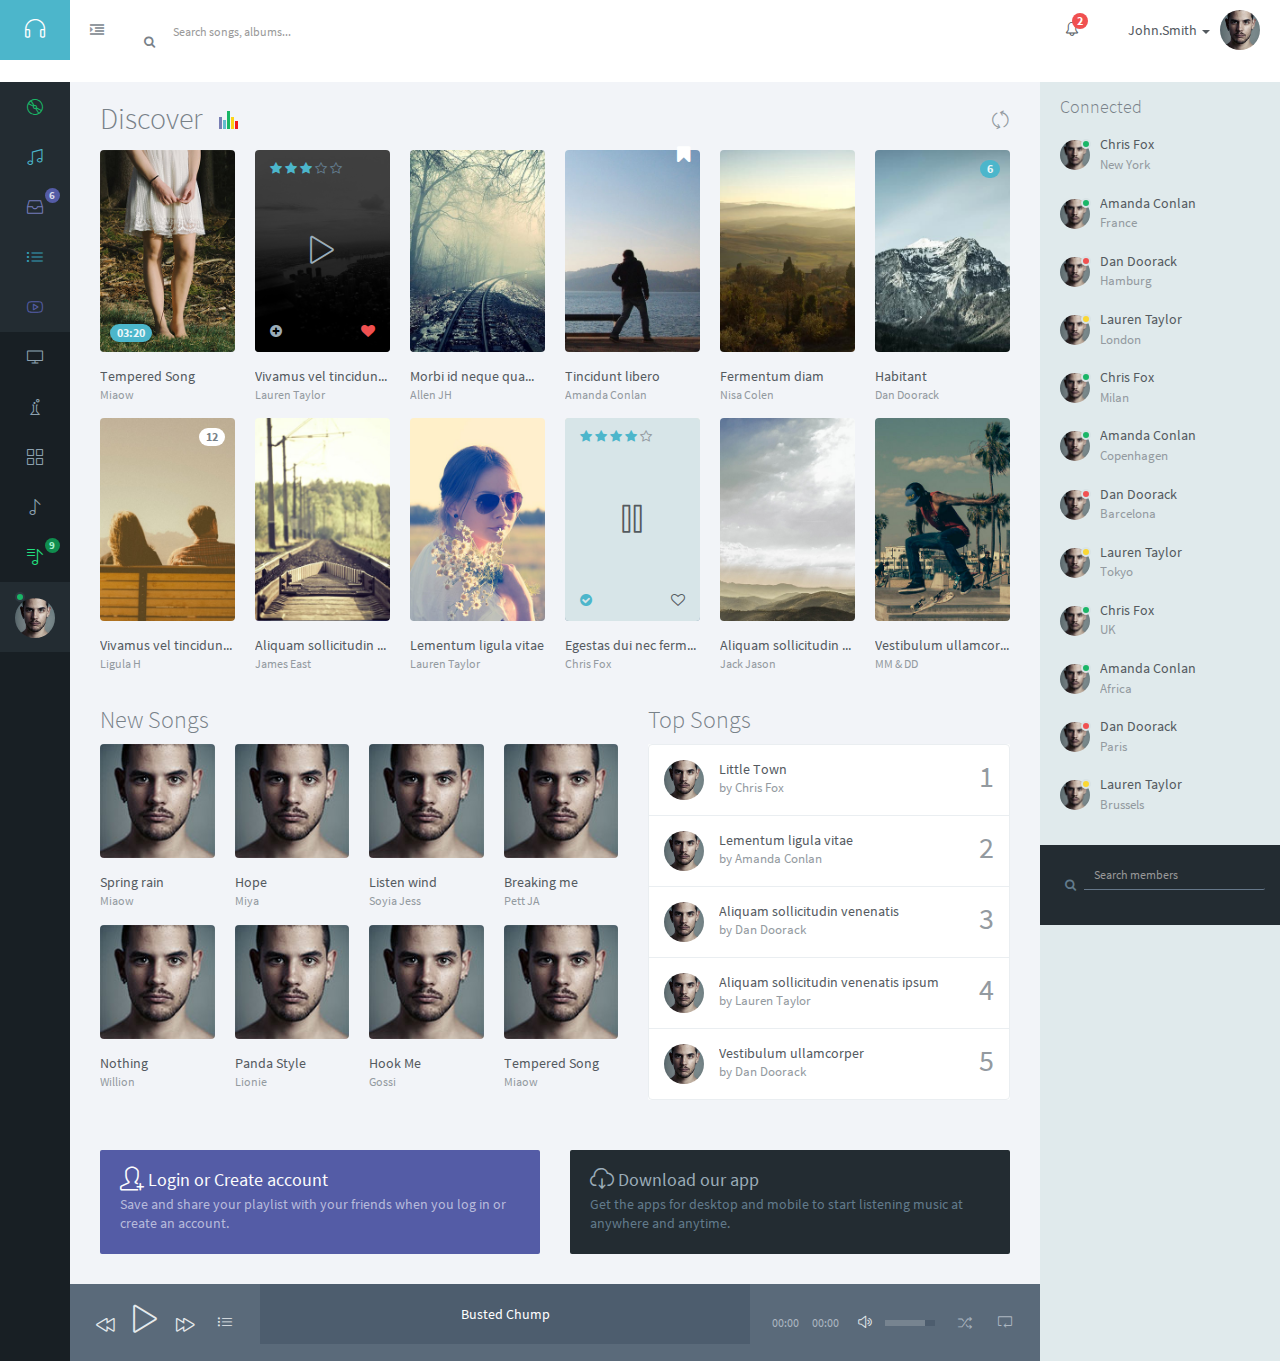
==== commit 92b46ad2: "详情页修改" ====
--- a/public_html/index.html
+++ b/public_html/index.html
@@ -1,363 +1,1343 @@
 <!DOCTYPE html>
-<html lang="en" class=" ">
-    <head>  
-        <meta charset="utf-8" />
-        <title>Musik | Web Application</title>
-        <meta name="description" content="app, web app, responsive, admin dashboard, admin, flat, flat ui, ui kit, off screen nav" />
-        <meta name="viewport" content="width=device-width, initial-scale=1, maximum-scale=1" />
-        <link rel="stylesheet" href="js/jPlayer/jplayer.flat.css" type="text/css" />
-        <link rel="stylesheet" href="css/bootstrap.css" type="text/css" />
-        <link rel="stylesheet" href="css/animate.css" type="text/css" />
-        <link rel="stylesheet" href="css/font-awesome.min.css" type="text/css" />
-        <link rel="stylesheet" href="css/simple-line-icons.css" type="text/css" />
-        <link rel="stylesheet" href="css/font.css" type="text/css" />
-        <link rel="stylesheet" href="css/app.css" type="text/css" />  
-        <link rel="stylesheet" href="js/datatables/datatables.css" type="text/css"/>
-        <!--[if lt IE 9]>
-          <script src="js/ie/html5shiv.js"></script>
-          <script src="js/ie/respond.min.js"></script>
-          <script src="js/ie/excanvas.js"></script>
-        <![endif]-->
-    </head>
-    <body class="container">
-        <section class="vbox">
-            <header class="bg-black dk header header-md navbar navbar-fixed-top">
-                <div>
-                    <div class="navbar-header b-r">
-                        <a href="index.html" class="navbar-brand text-lt">
-                            <img src="images/logo.png" alt=".">
+<html lang="en">
+<head>  
+  <meta charset="utf-8" />
+  <title>Musik | Web Application</title>
+  <meta name="description" content="app, web app, responsive, admin dashboard, admin, flat, flat ui, ui kit, off screen nav" />
+  <meta name="viewport" content="width=device-width, initial-scale=1, maximum-scale=1" />
+  <link rel="stylesheet" href="js/jPlayer/jplayer.flat.css" type="text/css" />
+  <link rel="stylesheet" href="css/bootstrap.css" type="text/css" />
+  <link rel="stylesheet" href="css/animate.css" type="text/css" />
+  <link rel="stylesheet" href="css/font-awesome.min.css" type="text/css" />
+  <link rel="stylesheet" href="css/simple-line-icons.css" type="text/css" />
+  <link rel="stylesheet" href="css/font.css" type="text/css" />
+  <link rel="stylesheet" href="css/app.css" type="text/css" />  
+    <!--[if lt IE 9]>
+    <script src="js/ie/html5shiv.js"></script>
+    <script src="js/ie/respond.min.js"></script>
+    <script src="js/ie/excanvas.js"></script>
+  <![endif]-->
+</head>
+<body>
+  <section class="vbox">
+    <header class="bg-white-only header header-md navbar navbar-fixed-top-xs">
+      <div class="navbar-header aside bg-info nav-xs">
+        <a class="btn btn-link visible-xs" data-toggle="class:nav-off-screen,open" data-target="#nav,html">
+          <i class="icon-list"></i>
+        </a>
+        <a href="index.html" class="navbar-brand text-lt">
+          <i class="icon-earphones"></i>
+          <img src="images/logo.png" alt="." class="hide">
+          <span class="hidden-nav-xs m-l-sm">Musik</span>
+        </a>
+        <a class="btn btn-link visible-xs" data-toggle="dropdown" data-target=".user">
+          <i class="icon-settings"></i>
+        </a>
+      </div>      <ul class="nav navbar-nav hidden-xs">
+        <li>
+          <a href="#nav,.navbar-header" data-toggle="class:nav-xs,nav-xs" class="text-muted">
+            <i class="fa fa-indent text"></i>
+            <i class="fa fa-dedent text-active"></i>
+          </a>
+        </li>
+      </ul>
+      <form class="navbar-form navbar-left input-s-lg m-t m-l-n-xs hidden-xs" role="search">
+        <div class="form-group">
+          <div class="input-group">
+            <span class="input-group-btn">
+              <button type="submit" class="btn btn-sm bg-white btn-icon rounded"><i class="fa fa-search"></i></button>
+            </span>
+            <input type="text" class="form-control input-sm no-border rounded" placeholder="Search songs, albums...">
+          </div>
+        </div>
+      </form>
+      <div class="navbar-right ">
+        <ul class="nav navbar-nav m-n hidden-xs nav-user user">
+          <li class="hidden-xs">
+            <a href="#" class="dropdown-toggle lt" data-toggle="dropdown">
+              <i class="icon-bell"></i>
+              <span class="badge badge-sm up bg-danger count">2</span>
+            </a>
+            <section class="dropdown-menu aside-xl animated fadeInUp">
+              <section class="panel bg-white">
+                <div class="panel-heading b-light bg-light">
+                  <strong>You have <span class="count">2</span> notifications</strong>
+                </div>
+                <div class="list-group list-group-alt">
+                  <a href="#" class="media list-group-item">
+                    <span class="pull-left thumb-sm">
+                      <img src="images/a0.png" alt="..." class="img-circle">
+                    </span>
+                    <span class="media-body block m-b-none">
+                      Use awesome animate.css<br>
+                      <small class="text-muted">10 minutes ago</small>
+                    </span>
+                  </a>
+                  <a href="#" class="media list-group-item">
+                    <span class="media-body block m-b-none">
+                      1.0 initial released<br>
+                      <small class="text-muted">1 hour ago</small>
+                    </span>
+                  </a>
+                </div>
+                <div class="panel-footer text-sm">
+                  <a href="#" class="pull-right"><i class="fa fa-cog"></i></a>
+                  <a href="#notes" data-toggle="class:show animated fadeInRight">See all the notifications</a>
+                </div>
+              </section>
+            </section>
+          </li>
+          <li class="dropdown">
+            <a href="#" class="dropdown-toggle bg clear" data-toggle="dropdown">
+              <span class="thumb-sm avatar pull-right m-t-n-sm m-b-n-sm m-l-sm">
+                <img src="images/a0.png" alt="...">
+              </span>
+              John.Smith <b class="caret"></b>
+            </a>
+            <ul class="dropdown-menu animated fadeInRight">            
+              <li>
+                <span class="arrow top"></span>
+                <a href="#">Settings</a>
+              </li>
+              <li>
+                <a href="profile.html">Profile</a>
+              </li>
+              <li>
+                <a href="#">
+                  <span class="badge bg-danger pull-right">3</span>
+                  Notifications
+                </a>
+              </li>
+              <li>
+                <a href="docs.html">Help</a>
+              </li>
+              <li class="divider"></li>
+              <li>
+                <a href="modal.lockme.html" data-toggle="ajaxModal" >Logout</a>
+              </li>
+            </ul>
+          </li>
+        </ul>
+      </div>      
+    </header>
+    <section>
+      <section class="hbox stretch">
+        <!-- .aside -->
+        <aside class="bg-black dk nav-xs aside hidden-print" id="nav">          
+          <section class="vbox">
+            <section class="w-f-md scrollable">
+              <div class="slim-scroll" data-height="auto" data-disable-fade-out="true" data-distance="0" data-size="10px" data-railOpacity="0.2">
+                
+
+
+                <!-- nav -->                 
+                <nav class="nav-primary hidden-xs">
+                  <ul class="nav bg clearfix">
+                    <li class="hidden-nav-xs padder m-t m-b-sm text-xs text-muted">
+                      Discover
+                    </li>
+                    <li>
+                      <a href="index.html">
+                        <i class="icon-disc icon text-success"></i>
+                        <span class="font-bold">What's new</span>
+                      </a>
+                    </li>
+                    <li>
+                      <a href="genres.html">
+                        <i class="icon-music-tone-alt icon text-info"></i>
+                        <span class="font-bold">Genres</span>
+                      </a>
+                    </li>
+                    <li>
+                      <a href="events.html">
+                        <i class="icon-drawer icon text-primary-lter"></i>
+                        <b class="badge bg-primary pull-right">6</b>
+                        <span class="font-bold">Events</span>
+                      </a>
+                    </li>
+                    <li>
+                      <a href="listen.html">
+                        <i class="icon-list icon  text-info-dker"></i>
+                        <span class="font-bold">Listen</span>
+                      </a>
+                    </li>
+                    <li>
+                      <a href="video.html" data-target="#content" data-el="#bjax-el" data-replace="true">
+                        <i class="icon-social-youtube icon  text-primary"></i>
+                        <span class="font-bold">Video</span>
+                      </a>
+                    </li>
+                    <li class="m-b hidden-nav-xs"></li>
+                  </ul>
+                  <ul class="nav" data-ride="collapse">
+                    <li class="hidden-nav-xs padder m-t m-b-sm text-xs text-muted">
+                      Interface
+                    </li>
+                    <li >
+                      <a href="#" class="auto">
+                        <span class="pull-right text-muted">
+                          <i class="fa fa-angle-left text"></i>
+                          <i class="fa fa-angle-down text-active"></i>
+                        </span>
+                        <i class="icon-screen-desktop icon">
+                        </i>
+                        <span>Layouts</span>
+                      </a>
+                      <ul class="nav dk text-sm">
+                        <li >
+                          <a href="layout-color.html" class="auto">                                                        
+                            <i class="fa fa-angle-right text-xs"></i>
+
+                            <span>Color option</span>
+                          </a>
+                        </li>
+                        <li >
+                          <a href="layout-boxed.html" class="auto">                                                        
+                            <i class="fa fa-angle-right text-xs"></i>
+
+                            <span>Boxed layout</span>
+                          </a>
+                        </li>
+                        <li >
+                          <a href="layout-fluid.html" class="auto">                                                        
+                            <i class="fa fa-angle-right text-xs"></i>
+
+                            <span>Fluid layout</span>
+                          </a>
+                        </li>
+                      </ul>
+                    </li>
+                    <li >
+                      <a href="#" class="auto">
+                        <span class="pull-right text-muted">
+                          <i class="fa fa-angle-left text"></i>
+                          <i class="fa fa-angle-down text-active"></i>
+                        </span>
+                        <i class="icon-chemistry icon">
+                        </i>
+                        <span>UI Kit</span>
+                      </a>
+                      <ul class="nav dk text-sm">
+                        <li >
+                          <a href="buttons.html" class="auto">                                                        
+                            <i class="fa fa-angle-right text-xs"></i>
+
+                            <span>Buttons</span>
+                          </a>
+                        </li>
+                        <li >
+                          <a href="icons.html" class="auto">                            
+                            <b class="badge bg-info pull-right">369</b>                                                        
+                            <i class="fa fa-angle-right text-xs"></i>
+
+                            <span>Icons</span>
+                          </a>
+                        </li><li >
+                          <a href="http://www.weidea.net" class="auto">                            
+                            <b class="badge bg-info pull-right">369</b>                                                        
+                            <i class="fa fa-angle-right text-xs"></i>
+
+                            <span>More</span>
+                          </a>
+                        </li>
+                        <li >
+                          <a href="grid.html" class="auto">                                                        
+                            <i class="fa fa-angle-right text-xs"></i>
+
+                            <span>Grid</span>
+                          </a>
+                        </li>
+                        <li >
+                          <a href="widgets.html" class="auto">                            
+                            <b class="badge bg-dark pull-right">8</b>                                                        
+                            <i class="fa fa-angle-right text-xs"></i>
+
+                            <span>Widgets</span>
+                          </a>
+                        </li>
+                        <li >
+                          <a href="components.html" class="auto">                                                        
+                            <i class="fa fa-angle-right text-xs"></i>
+
+                            <span>Components</span>
+                          </a>
+                        </li>
+                        <li >
+                          <a href="list.html" class="auto">                                                        
+                            <i class="fa fa-angle-right text-xs"></i>
+
+                            <span>List group</span>
+                          </a>
+                        </li>
+                        <li >
+                          <a href="#table" class="auto">                            
+                            <span class="pull-right text-muted">
+                              <i class="fa fa-angle-left text"></i>
+                              <i class="fa fa-angle-down text-active"></i>
+                            </span>                            
+                            <i class="fa fa-angle-right text-xs"></i>
+
+                            <span>Table</span>
+                          </a>
+                          <ul class="nav dker">
+                            <li >
+                              <a href="table-static.html">
+                                <i class="fa fa-angle-right"></i>
+                                <span>Table static</span>
+                              </a>
+                            </li>
+                            <li >
+                              <a href="table-datatable.html">
+                                <i class="fa fa-angle-right"></i>
+                                <span>Datatable</span>
+                              </a>
+                            </li>
+                          </ul>
+                        </li>
+                        <li >
+                          <a href="#form" class="auto">                            
+                            <span class="pull-right text-muted">
+                              <i class="fa fa-angle-left text"></i>
+                              <i class="fa fa-angle-down text-active"></i>
+                            </span>                            
+                            <i class="fa fa-angle-right text-xs"></i>
+
+                            <span>Form</span>
+                          </a>
+                          <ul class="nav dker">
+                            <li >
+                              <a href="form-elements.html">
+                                <i class="fa fa-angle-right"></i>
+                                <span>Form elements</span>
+                              </a>
+                            </li>
+                            <li >
+                              <a href="form-validation.html">
+                                <i class="fa fa-angle-right"></i>
+                                <span>Form validation</span>
+                              </a>
+                            </li>
+                            <li >
+                              <a href="form-wizard.html">
+                                <i class="fa fa-angle-right"></i>
+                                <span>Form wizard</span>
+                              </a>
+                            </li>
+                          </ul>
+                        </li>
+                        <li >
+                          <a href="chart.html" class="auto">                                                        
+                            <i class="fa fa-angle-right text-xs"></i>
+
+                            <span>Chart</span>
+                          </a>
+                        </li>
+                        <li >
+                          <a href="portlet.html" class="auto">                                                        
+                            <i class="fa fa-angle-right text-xs"></i>
+
+                            <span>Portlet</span>
+                          </a>
+                        </li>
+                        <li >
+                          <a href="timeline.html" class="auto">                                                        
+                            <i class="fa fa-angle-right text-xs"></i>
+
+                            <span>Timeline</span>
+                          </a>
+                        </li>
+                      </ul>
+                    </li>
+                    <li >
+                      <a href="#" class="auto">
+                        <span class="pull-right text-muted">
+                          <i class="fa fa-angle-left text"></i>
+                          <i class="fa fa-angle-down text-active"></i>
+                        </span>
+                        <i class="icon-grid icon">
+                        </i>
+                        <span>Pages</span>
+                      </a>
+                      <ul class="nav dk text-sm">
+                        <li >
+                          <a href="profile.html" class="auto">                                                        
+                            <i class="fa fa-angle-right text-xs"></i>
+
+                            <span>Profile</span>
+                          </a>
+                        </li>
+                        <li >
+                          <a href="blog.html" class="auto">                                                        
+                            <i class="fa fa-angle-right text-xs"></i>
+
+                            <span>Blog</span>
+                          </a>
+                        </li>
+                        <li >
+                          <a href="invoice.html" class="auto">                                                        
+                            <i class="fa fa-angle-right text-xs"></i>
+
+                            <span>Invoice</span>
+                          </a>
+                        </li>
+                        <li >
+                          <a href="gmap.html" class="auto">                                                        
+                            <i class="fa fa-angle-right text-xs"></i>
+
+                            <span>Google Map</span>
+                          </a>
+                        </li>
+                        <li >
+                          <a href="jvectormap.html" class="auto">                                                        
+                            <i class="fa fa-angle-right text-xs"></i>
+
+                            <span>Vector Map</span>
+                          </a>
+                        </li>
+                        <li >
+                          <a href="signin.html" class="auto">                                                        
+                            <i class="fa fa-angle-right text-xs"></i>
+
+                            <span>Signin</span>
+                          </a>
+                        </li>
+                        <li >
+                          <a href="signup.html" class="auto">                                                        
+                            <i class="fa fa-angle-right text-xs"></i>
+
+                            <span>Signup</span>
+                          </a>
+                        </li>
+                        <li >
+                          <a href="404.html" class="auto">                                                        
+                            <i class="fa fa-angle-right text-xs"></i>
+
+                            <span>404</span>
+                          </a>
+                        </li>
+                      </ul>
+                    </li>
+                  </ul>
+                  <ul class="nav text-sm">
+                    <li class="hidden-nav-xs padder m-t m-b-sm text-xs text-muted">
+                      <span class="pull-right"><a href="#"><i class="icon-plus i-lg"></i></a></span>
+                      Playlist
+                    </li>
+                    <li>
+                      <a href="#">
+                        <i class="icon-music-tone icon"></i>
+                        <span>Hip-Pop</span>
+                      </a>
+                    </li>
+                    <li>
+                      <a href="#">
+                        <i class="icon-playlist icon text-success-lter"></i>
+                        <b class="badge bg-success dker pull-right">9</b>
+                        <span>Jazz</span>
+                      </a>
+                    </li>
+                  </ul>
+                </nav>
+                <!-- / nav -->
+              </div>
+            </section>
+            
+            <footer class="footer hidden-xs no-padder text-center-nav-xs">
+              <div class="bg hidden-xs ">
+                  <div class="dropdown dropup wrapper-sm clearfix">
+                    <a href="#" class="dropdown-toggle" data-toggle="dropdown">
+                      <span class="thumb-sm avatar pull-left m-l-xs">                        
+                        <img src="images/a3.png" class="dker" alt="...">
+                        <i class="on b-black"></i>
+                      </span>
+                      <span class="hidden-nav-xs clear">
+                        <span class="block m-l">
+                          <strong class="font-bold text-lt">John.Smith</strong> 
+                          <b class="caret"></b>
+                        </span>
+                        <span class="text-muted text-xs block m-l">Art Director</span>
+                      </span>
+                    </a>
+                    <ul class="dropdown-menu animated fadeInRight aside text-left">                      
+                      <li>
+                        <span class="arrow bottom hidden-nav-xs"></span>
+                        <a href="#">Settings</a>
+                      </li>
+                      <li>
+                        <a href="profile.html">Profile</a>
+                      </li>
+                      <li>
+                        <a href="#">
+                          <span class="badge bg-danger pull-right">3</span>
+                          Notifications
                         </a>
-                    </div>    
-                    <ul class="nav navbar-nav hidden-xs">
-                        <li>
-                            <a href="genres.html">
-                                <i class="icon-disc text-success"></i>
-                            </a>
-                        </li>
-                        <li class="divider"></li>
-                        <li>
-                            <a href="genres.html">
-                                <i class="icon-music-tone-alt text-info"></i>
-                            </a>
-                        </li>
-                        <li class="divider"></li>
-                        <li>
-                            <a href="events.html">
-                                <i class="icon-drawer text-primary-lter"></i>
-                            </a>
-                        </li>
+                      </li>
+                      <li>
+                        <a href="docs.html">Help</a>
+                      </li>
+                      <li class="divider"></li>
+                      <li>
+                        <a href="modal.lockme.html" data-toggle="ajaxModal" >Logout</a>
+                      </li>
                     </ul>
-                    <!-- nav -->  
-                    <div class="navbar-right ">
-                        <ul class="nav navbar-nav m-n hidden-xs nav-user user">
-                            <li class="hidden-xs">
-                                <a href="#" class="dropdown-toggle lt" data-toggle="dropdown">
-                                    <i class="icon-bell"></i>
-                                    <span class="badge badge-sm up bg-danger count">2</span>
-                                </a>
-                                <section class="dropdown-menu aside-xl animated fadeInUp">
-                                    <section class="panel bg-white">
-                                        <div class="panel-heading b-light bg-light">
-                                            <strong>You have <span class="count">2</span> notifications</strong>
-                                        </div>
-                                        <div class="list-group list-group-alt">
-                                            <a href="#" class="media list-group-item">
-                                                <span class="pull-left thumb-sm">
-                                                    <img src="images/a0.png" alt="..." class="img-circle">
-                                                </span>
-                                                <span class="media-body block m-b-none">
-                                                    Use awesome animate.css<br>
-                                                    <small class="text-muted">10 minutes ago</small>
-                                                </span>
-                                            </a>
-                                            <a href="#" class="media list-group-item">
-                                                <span class="media-body block m-b-none">
-                                                    1.0 initial released<br>
-                                                    <small class="text-muted">1 hour ago</small>
-                                                </span>
-                                            </a>
-                                        </div>
-                                        <div class="panel-footer text-sm">
-                                            <a href="#" class="pull-right"><i class="fa fa-cog"></i></a>
-                                            <a href="#notes" data-toggle="class:show animated fadeInRight">See all the notifications</a>
-                                        </div>
-                                    </section>
-                                </section>
-                            </li>
-                            <li class="dropdown">
-                                <a href="#" class="dropdown-toggle bg clear" data-toggle="dropdown">
-                                    <span class="thumb-sm avatar pull-right m-t-n-sm m-b-n-sm m-l-sm">
-                                        <img src="images/a0.png" alt="...">
-                                    </span>
-                                    John.Smith <b class="caret"></b>
-                                </a>
-                                <ul class="dropdown-menu animated fadeInRight">            
-                                    <li>
-                                        <span class="arrow top"></span>
-                                        <a href="#">Settings</a>
-                                    </li>
-                                    <li>
-                                        <a href="profile.html">Profile</a>
-                                    </li>
-                                    <li>
-                                        <a href="#">
-                                            <span class="badge bg-danger pull-right">3</span>
-                                            Notifications
-                                        </a>
-                                    </li>
-                                    <li>
-                                        <a href="docs.html">Help</a>
-                                    </li>
-                                    <li class="divider"></li>
-                                    <li>
-                                        <a href="modal.lockme.html" data-toggle="ajaxModal" >Logout</a>
-                                    </li>
-                                </ul>
-                            </li>
+                  </div>
+                </div>            </footer>
+          </section>
+        </aside>
+        <!-- /.aside -->
+        <section id="content">
+          <section class="hbox stretch">
+            <section>
+              <section class="vbox">
+                <section class="scrollable padder-lg w-f-md" id="bjax-target">
+                  <a href="#" class="pull-right text-muted m-t-lg" data-toggle="class:fa-spin" ><i class="icon-refresh i-lg  inline" id="refresh"></i></a>
+                  <h2 class="font-thin m-b">Discover <span class="musicbar animate inline m-l-sm" style="width:20px;height:20px">
+                    <span class="bar1 a1 bg-primary lter"></span>
+                    <span class="bar2 a2 bg-info lt"></span>
+                    <span class="bar3 a3 bg-success"></span>
+                    <span class="bar4 a4 bg-warning dk"></span>
+                    <span class="bar5 a5 bg-danger dker"></span>
+                  </span></h2>
+                  <div class="row row-sm">
+                    <div class="col-xs-6 col-sm-4 col-md-3 col-lg-2">
+                      <div class="item">
+                        <div class="pos-rlt">
+                          <div class="bottom">
+                            <span class="badge bg-info m-l-sm m-b-sm">03:20</span>
+                          </div>
+                          <div class="item-overlay opacity r r-2x bg-black">
+                            <div class="text-info padder m-t-sm text-sm">
+                              <i class="fa fa-star"></i>
+                              <i class="fa fa-star"></i>
+                              <i class="fa fa-star"></i>
+                              <i class="fa fa-star"></i>
+                              <i class="fa fa-star-o text-muted"></i>
+                            </div>
+                            <div class="center text-center m-t-n">
+                              <a href="#"><i class="icon-control-play i-2x"></i></a>
+                            </div>
+                            <div class="bottom padder m-b-sm">
+                              <a href="#" class="pull-right">
+                                <i class="fa fa-heart-o"></i>
+                              </a>
+                              <a href="#">
+                                <i class="fa fa-plus-circle"></i>
+                              </a>
+                            </div>
+                          </div>
+                          <a href="#"><img src="images/p1.jpg" alt="" class="r r-2x img-full"></a>
+                        </div>
+                        <div class="padder-v">
+                          <a href="#" class="text-ellipsis">Tempered Song</a>
+                          <a href="#" class="text-ellipsis text-xs text-muted">Miaow</a>
+                        </div>
+                      </div>
+                    </div>
+                    <div class="col-xs-6 col-sm-4 col-md-3 col-lg-2">
+                      <div class="item">
+                        <div class="pos-rlt">
+                          <div class="item-overlay opacity r r-2x bg-black active">
+                            <div class="text-info padder m-t-sm text-sm">
+                              <i class="fa fa-star"></i>
+                              <i class="fa fa-star"></i>
+                              <i class="fa fa-star"></i>
+                              <i class="fa fa-star-o text-muted"></i>
+                              <i class="fa fa-star-o text-muted"></i>
+                            </div>
+                            <div class="center text-center m-t-n">
+                              <a href="#" data-toggle="class">
+                                <i class="icon-control-play i-2x text"></i>
+                                <i class="icon-control-pause i-2x text-active"></i>
+                              </a>
+                            </div>
+                            <div class="bottom padder m-b-sm">
+                              <a href="#" class="pull-right active" data-toggle="class">
+                                <i class="fa fa-heart-o text"></i>
+                                <i class="fa fa-heart text-active text-danger"></i>
+                              </a>
+                              <a href="#" data-toggle="class">
+                                <i class="fa fa-plus-circle text"></i>
+                                <i class="fa fa-check-circle text-active text-info"></i>
+                              </a>
+                            </div>
+                          </div>
+                          <a href="#"><img src="images/p2.jpg" alt="" class="r r-2x img-full"></a>
+                        </div>
+                        <div class="padder-v">
+                          <a href="#" class="text-ellipsis">Vivamus vel tincidunt libero</a>
+                          <a href="#" class="text-ellipsis text-xs text-muted">Lauren Taylor</a>
+                        </div>
+                      </div>
+                    </div>
+                    <div class="clearfix visible-xs"></div>
+                    <div class="col-xs-6 col-sm-4 col-md-3 col-lg-2">
+                      <div class="item">
+                        <div class="pos-rlt">
+                          <div class="item-overlay opacity r r-2x bg-black">
+                            <div class="text-info padder m-t-sm text-sm">
+                              <i class="fa fa-star"></i>
+                              <i class="fa fa-star"></i>
+                              <i class="fa fa-star"></i>
+                              <i class="fa fa-star"></i>
+                              <i class="fa fa-star-o text-muted"></i>
+                            </div>
+                            <div class="center text-center m-t-n">
+                              <a href="#"><i class="icon-control-play i-2x"></i></a>
+                            </div>
+                            <div class="bottom padder m-b-sm">
+                              <a href="#" class="pull-right">
+                                <i class="fa fa-heart-o"></i>
+                              </a>
+                              <a href="#">
+                                <i class="fa fa-plus-circle"></i>
+                              </a>
+                            </div>
+                          </div>
+                          <a href="#"><img src="images/p3.jpg" alt="" class="r r-2x img-full"></a>
+                        </div>
+                        <div class="padder-v">
+                          <a href="#" class="text-ellipsis">Morbi id neque quam liquam sollicitudin</a>
+                          <a href="#" class="text-ellipsis text-xs text-muted">Allen JH</a>
+                        </div>
+                      </div>
+                    </div>
+                    <div class="col-xs-6 col-sm-4 col-md-3 col-lg-2">
+                      <div class="item">
+                        <div class="pos-rlt">
+                          <div class="item-overlay opacity r r-2x bg-black">
+                            <div class="text-info padder m-t-sm text-sm">
+                              <i class="fa fa-star"></i>
+                              <i class="fa fa-star"></i>
+                              <i class="fa fa-star"></i>
+                              <i class="fa fa-star"></i>
+                              <i class="fa fa-star-o text-muted"></i>
+                            </div>
+                            <div class="center text-center m-t-n">
+                              <a href="#"><i class="icon-control-play i-2x"></i></a>
+                            </div>
+                            <div class="bottom padder m-b-sm">
+                              <a href="#" class="pull-right">
+                                <i class="fa fa-heart-o"></i>
+                              </a>
+                              <a href="#">
+                                <i class="fa fa-plus-circle"></i>
+                              </a>
+                            </div>
+                          </div>
+                          <div class="top">
+                            <span class="pull-right m-t-n-xs m-r-sm text-white">
+                              <i class="fa fa-bookmark i-lg"></i>
+                            </span>
+                          </div>
+                          <a href="#"><img src="images/p4.jpg" alt="" class="r r-2x img-full"></a>
+                        </div>
+                        <div class="padder-v">
+                          <a href="#" class="text-ellipsis">Tincidunt libero</a>
+                          <a href="#" class="text-ellipsis text-xs text-muted">Amanda Conlan</a>
+                        </div>
+                      </div>
+                    </div>
+                    <div class="clearfix visible-xs"></div>
+                    <div class="col-xs-6 col-sm-4 col-md-3 col-lg-2">
+                      <div class="item">
+                        <div class="pos-rlt">
+                          <div class="item-overlay opacity r r-2x bg-black">
+                            <div class="text-info padder m-t-sm text-sm">
+                              <i class="fa fa-star"></i>
+                              <i class="fa fa-star"></i>
+                              <i class="fa fa-star"></i>
+                              <i class="fa fa-star"></i>
+                              <i class="fa fa-star-o text-muted"></i>
+                            </div>
+                            <div class="center text-center m-t-n">
+                              <a href="#"><i class="icon-control-play i-2x"></i></a>
+                            </div>
+                            <div class="bottom padder m-b-sm">
+                              <a href="#" class="pull-right">
+                                <i class="fa fa-heart-o"></i>
+                              </a>
+                              <a href="#">
+                                <i class="fa fa-plus-circle"></i>
+                              </a>
+                            </div>
+                          </div>
+                          <a href="#"><img src="images/p5.jpg" alt="" class="r r-2x img-full"></a>
+                        </div>
+                        <div class="padder-v">
+                          <a href="#" class="text-ellipsis">Fermentum diam</a>
+                          <a href="#" class="text-ellipsis text-xs text-muted">Nisa Colen</a>
+                        </div>
+                      </div>
+                    </div>
+                    <div class="col-xs-6 col-sm-4 col-md-3 col-lg-2">
+                      <div class="item">
+                        <div class="pos-rlt">
+                          <div class="top">
+                            <span class="pull-right m-t-sm m-r-sm badge bg-info">6</span>
+                          </div>
+                          <div class="item-overlay opacity r r-2x bg-black">
+                            <div class="text-info padder m-t-sm text-sm">
+                              <i class="fa fa-star"></i>
+                              <i class="fa fa-star"></i>
+                              <i class="fa fa-star"></i>
+                              <i class="fa fa-star"></i>
+                              <i class="fa fa-star-o text-muted"></i>
+                            </div>
+                            <div class="center text-center m-t-n">
+                              <a href="#"><i class="icon-control-play i-2x"></i></a>
+                            </div>
+                            <div class="bottom padder m-b-sm">
+                              <a href="#" class="pull-right">
+                                <i class="fa fa-heart-o"></i>
+                              </a>
+                              <a href="#">
+                                <i class="fa fa-plus-circle"></i>
+                              </a>
+                            </div>
+                          </div>                          
+                          <a href="#"><img src="images/p6.jpg" alt="" class="r r-2x img-full"></a>
+                        </div>
+                        <div class="padder-v">
+                          <a href="#" class="text-ellipsis">Habitant</a>
+                          <a href="#" class="text-ellipsis text-xs text-muted">Dan Doorack</a>
+                        </div>
+                      </div>
+                    </div>
+                    <div class="clearfix visible-xs"></div>
+                    <div class="col-xs-6 col-sm-4 col-md-3 col-lg-2">
+                      <div class="item">
+                        <div class="pos-rlt">
+                          <div class="item-overlay opacity r r-2x bg-black">
+                            <div class="text-info padder m-t-sm text-sm">
+                              <i class="fa fa-star"></i>
+                              <i class="fa fa-star"></i>
+                              <i class="fa fa-star"></i>
+                              <i class="fa fa-star"></i>
+                              <i class="fa fa-star-o text-muted"></i>
+                            </div>
+                            <div class="center text-center m-t-n">
+                              <a href="#"><i class="icon-control-play i-2x"></i></a>
+                            </div>
+                            <div class="bottom padder m-b-sm">
+                              <a href="#" class="pull-right">
+                                <i class="fa fa-heart-o"></i>
+                              </a>
+                              <a href="#">
+                                <i class="fa fa-plus-circle"></i>
+                              </a>
+                            </div>
+                          </div>
+                          <div class="top">
+                            <span class="pull-right m-t-sm m-r-sm badge bg-white">12</span>
+                          </div>
+                          <a href="#"><img src="images/p7.jpg" alt="" class="r r-2x img-full"></a>
+                        </div>
+                        <div class="padder-v">
+                          <a href="#" class="text-ellipsis">Vivamus vel tincidunt libero</a>
+                          <a href="#" class="text-ellipsis text-xs text-muted">Ligula H</a>
+                        </div>
+                      </div>
+                    </div>
+                    <div class="col-xs-6 col-sm-4 col-md-3 col-lg-2">
+                      <div class="item">
+                        <div class="pos-rlt">
+                          <div class="item-overlay opacity r r-2x bg-black">
+                            <div class="text-info padder m-t-sm text-sm">
+                              <i class="fa fa-star"></i>
+                              <i class="fa fa-star"></i>
+                              <i class="fa fa-star"></i>
+                              <i class="fa fa-star"></i>
+                              <i class="fa fa-star-o text-muted"></i>
+                            </div>
+                            <div class="center text-center m-t-n">
+                              <a href="#"><i class="icon-control-play i-2x"></i></a>
+                            </div>
+                            <div class="bottom padder m-b-sm">
+                              <a href="#" class="pull-right">
+                                <i class="fa fa-heart-o"></i>
+                              </a>
+                              <a href="#">
+                                <i class="fa fa-plus-circle"></i>
+                              </a>
+                            </div>
+                          </div>
+                          <a href="#"><img src="images/p8.jpg" alt="" class="r r-2x img-full"></a>
+                        </div>
+                        <div class="padder-v">
+                          <a href="#" class="text-ellipsis">Aliquam sollicitudin venenati</a>
+                          <a href="#" class="text-ellipsis text-xs text-muted">James East</a>
+                        </div>
+                      </div>
+                    </div>
+                    <div class="clearfix visible-xs"></div>
+                    <div class="col-xs-6 col-sm-4 col-md-3 col-lg-2">
+                      <div class="item">
+                        <div class="pos-rlt">
+                          <div class="item-overlay opacity r r-2x bg-black">
+                            <div class="text-info padder m-t-sm text-sm">
+                              <i class="fa fa-star"></i>
+                              <i class="fa fa-star"></i>
+                              <i class="fa fa-star"></i>
+                              <i class="fa fa-star"></i>
+                              <i class="fa fa-star-o text-muted"></i>
+                            </div>
+                            <div class="center text-center m-t-n">
+                              <a href="#"><i class="icon-control-play i-2x"></i></a>
+                            </div>
+                            <div class="bottom padder m-b-sm">
+                              <a href="#" class="pull-right">
+                                <i class="fa fa-heart-o"></i>
+                              </a>
+                              <a href="#">
+                                <i class="fa fa-plus-circle"></i>
+                              </a>
+                            </div>
+                          </div>
+                          <a href="#"><img src="images/p9.jpg" alt="" class="r r-2x img-full"></a>
+                        </div>
+                        <div class="padder-v">
+                          <a href="#" class="text-ellipsis">Lementum ligula vitae</a>
+                          <a href="#" class="text-ellipsis text-xs text-muted">Lauren Taylor</a>
+                        </div>
+                      </div>
+                    </div>
+                    <div class="col-xs-6 col-sm-4 col-md-3 col-lg-2">
+                      <div class="item">
+                        <div class="pos-rlt">
+                          <div class="item-overlay r r-2x bg-light dker active">
+                            <div class="text-info padder m-t-sm text-sm">
+                              <i class="fa fa-star"></i>
+                              <i class="fa fa-star"></i>
+                              <i class="fa fa-star"></i>
+                              <i class="fa fa-star"></i>
+                              <i class="fa fa-star-o text-muted"></i>
+                            </div>
+                            <div class="center text-center m-t-n">
+                              <a href="#" data-toggle="class" class="active">
+                                <i class="icon-control-play i-2x text"></i>
+                                <i class="icon-control-pause i-2x text-active"></i>
+                              </a>
+                            </div>
+                            <div class="bottom padder m-b-sm">
+                              <a href="#" class="pull-right" data-toggle="class">
+                                <i class="fa fa-heart-o text"></i>
+                                <i class="fa fa-heart text-active text-danger"></i>
+                              </a>
+                              <a href="#" class="active" data-toggle="class">
+                                <i class="fa fa-plus-circle text"></i>
+                                <i class="fa fa-check-circle text-active text-info"></i>
+                              </a>
+                            </div>
+                          </div>
+                          <a href="#"><img src="images/p10.jpg" alt="" class="r r-2x img-full"></a>
+                        </div>
+                        <div class="padder-v">
+                          <a href="#" class="text-ellipsis">Egestas dui nec fermentum </a>
+                          <a href="#" class="text-ellipsis text-xs text-muted">Chris Fox</a>
+                        </div>
+                      </div>
+                    </div>
+                    <div class="clearfix visible-xs"></div>
+                    <div class="col-xs-6 col-sm-4 col-md-3 col-lg-2">
+                      <div class="item">
+                        <div class="pos-rlt">
+                          <div class="item-overlay opacity r r-2x bg-black">
+                            <div class="text-info padder m-t-sm text-sm">
+                              <i class="fa fa-star"></i>
+                              <i class="fa fa-star"></i>
+                              <i class="fa fa-star"></i>
+                              <i class="fa fa-star"></i>
+                              <i class="fa fa-star-o text-muted"></i>
+                            </div>
+                            <div class="center text-center m-t-n">
+                              <a href="#"><i class="icon-control-play i-2x"></i></a>
+                            </div>
+                            <div class="bottom padder m-b-sm">
+                              <a href="#" class="pull-right">
+                                <i class="fa fa-heart-o"></i>
+                              </a>
+                              <a href="#">
+                                <i class="fa fa-plus-circle"></i>
+                              </a>
+                            </div>
+                          </div>
+                          <a href="#"><img src="images/p11.jpg" alt="" class="r r-2x img-full"></a>
+                        </div>
+                        <div class="padder-v">
+                          <a href="#" class="text-ellipsis">Aliquam sollicitudin venenatis ipsum</a>
+                          <a href="#" class="text-ellipsis text-xs text-muted">Jack Jason</a>
+                        </div>
+                      </div>
+                    </div>
+                    <div class="col-xs-6 col-sm-4 col-md-3 col-lg-2">
+                      <div class="item">
+                        <div class="pos-rlt">
+                          <div class="item-overlay opacity r r-2x bg-black">
+                            <div class="text-info padder m-t-sm text-sm">
+                              <i class="fa fa-star"></i>
+                              <i class="fa fa-star"></i>
+                              <i class="fa fa-star"></i>
+                              <i class="fa fa-star"></i>
+                              <i class="fa fa-star-o text-muted"></i>
+                            </div>
+                            <div class="center text-center m-t-n">
+                              <a href="#"><i class="icon-control-play i-2x"></i></a>
+                            </div>
+                            <div class="bottom padder m-b-sm">
+                              <a href="#" class="pull-right">
+                                <i class="fa fa-heart-o"></i>
+                              </a>
+                              <a href="#">
+                                <i class="fa fa-plus-circle"></i>
+                              </a>
+                            </div>
+                          </div>
+                          <a href="#"><img src="images/p12.jpg" alt="" class="r r-2x img-full"></a>
+                        </div>
+                        <div class="padder-v">
+                          <a href="#" class="text-ellipsis">Vestibulum ullamcorper</a>
+                          <a href="#" class="text-ellipsis text-xs text-muted">MM &amp; DD</a>
+                        </div>
+                      </div>
+                    </div>
+                  </div>
+                  <div class="row">
+                    <div class="col-md-7">
+                      <h3 class="font-thin">New Songs</h3>
+                      <div class="row row-sm">
+                        <div class="col-xs-6 col-sm-3">
+                          <div class="item">
+                            <div class="pos-rlt">
+                              <div class="item-overlay opacity r r-2x bg-black">
+                                <div class="center text-center m-t-n">
+                                  <a href="#"><i class="fa fa-play-circle i-2x"></i></a>
+                                </div>
+                              </div>
+                              <a href="#"><img src="images/a2.png" alt="" class="r r-2x img-full"></a>
+                            </div>
+                            <div class="padder-v">
+                              <a href="#" class="text-ellipsis">Spring rain</a>
+                              <a href="#" class="text-ellipsis text-xs text-muted">Miaow</a>
+                            </div>
+                          </div>
+                        </div>
+                        <div class="col-xs-6 col-sm-3">
+                          <div class="item">
+                            <div class="pos-rlt">
+                              <div class="item-overlay opacity r r-2x bg-black">
+                                <div class="center text-center m-t-n">
+                                  <a href="#"><i class="fa fa-play-circle i-2x"></i></a>
+                                </div>
+                              </div>
+                              <a href="#"><img src="images/a3.png" alt="" class="r r-2x img-full"></a>
+                            </div>
+                            <div class="padder-v">
+                              <a href="#" class="text-ellipsis">Hope</a>
+                              <a href="#" class="text-ellipsis text-xs text-muted">Miya</a>
+                            </div>
+                          </div>
+                        </div>
+                        <div class="col-xs-6 col-sm-3">
+                          <div class="item">
+                            <div class="pos-rlt">
+                              <div class="item-overlay opacity r r-2x bg-black">
+                                <div class="center text-center m-t-n">
+                                  <a href="#"><i class="fa fa-play-circle i-2x"></i></a>
+                                </div>
+                              </div>
+                              <a href="#"><img src="images/a8.png" alt="" class="r r-2x img-full"></a>
+                            </div>
+                            <div class="padder-v">
+                              <a href="#" class="text-ellipsis">Listen wind</a>
+                              <a href="#" class="text-ellipsis text-xs text-muted">Soyia Jess</a>
+                            </div>
+                          </div>
+                        </div>
+                        <div class="col-xs-6 col-sm-3">
+                          <div class="item">
+                            <div class="pos-rlt">
+                              <div class="item-overlay opacity r r-2x bg-black">
+                                <div class="center text-center m-t-n">
+                                  <a href="#"><i class="fa fa-play-circle i-2x"></i></a>
+                                </div>
+                              </div>
+                              <a href="#"><img src="images/a9.png" alt="" class="r r-2x img-full"></a>
+                            </div>
+                            <div class="padder-v">
+                              <a href="#" class="text-ellipsis">Breaking me</a>
+                              <a href="#" class="text-ellipsis text-xs text-muted">Pett JA</a>
+                            </div>
+                          </div>
+                        </div>
+                        <div class="col-xs-6 col-sm-3">
+                          <div class="item">
+                            <div class="pos-rlt">
+                              <div class="item-overlay opacity r r-2x bg-black">
+                                <div class="center text-center m-t-n">
+                                  <a href="#"><i class="fa fa-play-circle i-2x"></i></a>
+                                </div>
+                              </div>
+                              <a href="#"><img src="images/a1.png" alt="" class="r r-2x img-full"></a>
+                            </div>
+                            <div class="padder-v">
+                              <a href="#" class="text-ellipsis">Nothing</a>
+                              <a href="#" class="text-ellipsis text-xs text-muted">Willion</a>
+                            </div>
+                          </div>
+                        </div>
+                        <div class="col-xs-6 col-sm-3">
+                          <div class="item">
+                            <div class="pos-rlt">
+                              <div class="item-overlay opacity r r-2x bg-black">
+                                <div class="center text-center m-t-n">
+                                  <a href="#"><i class="fa fa-play-circle i-2x"></i></a>
+                                </div>
+                              </div>
+                              <a href="#"><img src="images/a6.png" alt="" class="r r-2x img-full"></a>
+                            </div>
+                            <div class="padder-v">
+                              <a href="#" class="text-ellipsis">Panda Style</a>
+                              <a href="#" class="text-ellipsis text-xs text-muted">Lionie</a>
+                            </div>
+                          </div>
+                        </div>
+                        <div class="col-xs-6 col-sm-3">
+                          <div class="item">
+                            <div class="pos-rlt">
+                              <div class="item-overlay opacity r r-2x bg-black">
+                                <div class="center text-center m-t-n">
+                                  <a href="#"><i class="fa fa-play-circle i-2x"></i></a>
+                                </div>
+                              </div>
+                              <a href="#"><img src="images/a7.png" alt="" class="r r-2x img-full"></a>
+                            </div>
+                            <div class="padder-v">
+                              <a href="#" class="text-ellipsis">Hook Me</a>
+                              <a href="#" class="text-ellipsis text-xs text-muted">Gossi</a>
+                            </div>
+                          </div>
+                        </div>
+                        <div class="col-xs-6 col-sm-3">
+                          <div class="item">
+                            <div class="pos-rlt">
+                              <div class="item-overlay opacity r r-2x bg-black">
+                                <div class="center text-center m-t-n">
+                                  <a href="#"><i class="fa fa-play-circle i-2x"></i></a>
+                                </div>
+                              </div>
+                              <a href="#"><img src="images/a5.png" alt="" class="r r-2x img-full"></a>
+                            </div>
+                            <div class="padder-v">
+                              <a href="#" class="text-ellipsis">Tempered Song</a>
+                              <a href="#" class="text-ellipsis text-xs text-muted">Miaow</a>
+                            </div>
+                          </div>
+                        </div>
+                      </div>
+                    </div>
+                    <div class="col-md-5">
+                      <h3 class="font-thin">Top Songs</h3>
+                      <div class="list-group bg-white list-group-lg no-bg auto">                          
+                        <a href="#" class="list-group-item clearfix">
+                          <span class="pull-right h2 text-muted m-l">1</span>
+                          <span class="pull-left thumb-sm avatar m-r">
+                            <img src="images/a4.png" alt="...">
+                          </span>
+                          <span class="clear">
+                            <span>Little Town</span>
+                            <small class="text-muted clear text-ellipsis">by Chris Fox</small>
+                          </span>
+                        </a>
+                        <a href="#" class="list-group-item clearfix">
+                          <span class="pull-right h2 text-muted m-l">2</span>
+                          <span class="pull-left thumb-sm avatar m-r">
+                            <img src="images/a5.png" alt="...">
+                          </span>
+                          <span class="clear">
+                            <span>Lementum ligula vitae</span>
+                            <small class="text-muted clear text-ellipsis">by Amanda Conlan</small>
+                          </span>
+                        </a>
+                        <a href="#" class="list-group-item clearfix">
+                          <span class="pull-right h2 text-muted m-l">3</span>
+                          <span class="pull-left thumb-sm avatar m-r">
+                            <img src="images/a6.png" alt="...">
+                          </span>
+                          <span class="clear">
+                            <span>Aliquam sollicitudin venenatis</span>
+                            <small class="text-muted clear text-ellipsis">by Dan Doorack</small>
+                          </span>
+                        </a>
+                        <a href="#" class="list-group-item clearfix">
+                          <span class="pull-right h2 text-muted m-l">4</span>
+                          <span class="pull-left thumb-sm avatar m-r">
+                            <img src="images/a7.png" alt="...">
+                          </span>
+                          <span class="clear">
+                            <span>Aliquam sollicitudin venenatis ipsum</span>
+                            <small class="text-muted clear text-ellipsis">by Lauren Taylor</small>
+                          </span>
+                        </a>
+                        <a href="#" class="list-group-item clearfix">
+                          <span class="pull-right h2 text-muted m-l">5</span>
+                          <span class="pull-left thumb-sm avatar m-r">
+                            <img src="images/a8.png" alt="...">
+                          </span>
+                          <span class="clear">
+                            <span>Vestibulum ullamcorper</span>
+                            <small class="text-muted clear text-ellipsis">by Dan Doorack</small>
+                          </span>
+                        </a>
+                      </div>
+                    </div>
+                  </div>
+                  <div class="row m-t-lg m-b-lg">
+                    <div class="col-sm-6">
+                      <div class="bg-primary wrapper-md r">
+                        <a href="#">
+                          <span class="h4 m-b-xs block"><i class=" icon-user-follow i-lg"></i> Login or Create account</span>
+                          <span class="text-muted">Save and share your playlist with your friends when you log in or create an account.</span>
+                        </a>
+                      </div>
+                    </div>
+                    <div class="col-sm-6">
+                      <div class="bg-black wrapper-md r">
+                        <a href="#">
+                          <span class="h4 m-b-xs block"><i class="icon-cloud-download i-lg"></i> Download our app</span>
+                          <span class="text-muted">Get the apps for desktop and mobile to start listening music at anywhere and anytime.</span>
+                        </a>
+                      </div>
+                    </div>
+                  </div>
+                </section>
+                <footer class="footer bg-dark">
+                  <div id="jp_container_N">
+                    <div class="jp-type-playlist">
+                      <div id="jplayer_N" class="jp-jplayer hide"></div>
+                      <div class="jp-gui">
+                        <div class="jp-video-play hide">
+                          <a class="jp-video-play-icon">play</a>
+                        </div>
+                        <div class="jp-interface">
+                          <div class="jp-controls">
+                            <div><a class="jp-previous"><i class="icon-control-rewind i-lg"></i></a></div>
+                            <div>
+                              <a class="jp-play"><i class="icon-control-play i-2x"></i></a>
+                              <a class="jp-pause hid"><i class="icon-control-pause i-2x"></i></a>
+                            </div>
+                            <div><a class="jp-next"><i class="icon-control-forward i-lg"></i></a></div>
+                            <div class="hide"><a class="jp-stop"><i class="fa fa-stop"></i></a></div>
+                            <div><a class="" data-toggle="dropdown" data-target="#playlist"><i class="icon-list"></i></a></div>
+                            <div class="jp-progress hidden-xs">
+                              <div class="jp-seek-bar dk">
+                                <div class="jp-play-bar bg-info">
+                                </div>
+                                <div class="jp-title text-lt">
+                                  <ul>
+                                    <li></li>
+                                  </ul>
+                                </div>
+                              </div>
+                            </div>
+                            <div class="hidden-xs hidden-sm jp-current-time text-xs text-muted"></div>
+                            <div class="hidden-xs hidden-sm jp-duration text-xs text-muted"></div>
+                            <div class="hidden-xs hidden-sm">
+                              <a class="jp-mute" title="mute"><i class="icon-volume-2"></i></a>
+                              <a class="jp-unmute hid" title="unmute"><i class="icon-volume-off"></i></a>
+                            </div>
+                            <div class="hidden-xs hidden-sm jp-volume">
+                              <div class="jp-volume-bar dk">
+                                <div class="jp-volume-bar-value lter"></div>
+                              </div>
+                            </div>
+                            <div>
+                              <a class="jp-shuffle" title="shuffle"><i class="icon-shuffle text-muted"></i></a>
+                              <a class="jp-shuffle-off hid" title="shuffle off"><i class="icon-shuffle text-lt"></i></a>
+                            </div>
+                            <div>
+                              <a class="jp-repeat" title="repeat"><i class="icon-loop text-muted"></i></a>
+                              <a class="jp-repeat-off hid" title="repeat off"><i class="icon-loop text-lt"></i></a>
+                            </div>
+                            <div class="hide">
+                              <a class="jp-full-screen" title="full screen"><i class="fa fa-expand"></i></a>
+                              <a class="jp-restore-screen" title="restore screen"><i class="fa fa-compress text-lt"></i></a>
+                            </div>
+                          </div>
+                        </div>
+                      </div>
+                      <div class="jp-playlist dropup" id="playlist">
+                        <ul class="dropdown-menu aside-xl dker">
+                          <!-- The method Playlist.displayPlaylist() uses this unordered list -->
+                          <li class="list-group-item"></li>
                         </ul>
-                    </div>  
-                </div>
-            </header>
-            <section>
-                <section class="hbox stretch">
-                    <section id="content" >
-                        <section class="vbox">
-                            <section>
-                                <div id="masonry" class="pos-rlt animated fadeInUpBig">
-                                    <div class="item">
-                                        <div class="carousel slide auto" data-interval="3000">
-                                            <div class="carousel-inner">
-                                                <div class="item active">
-                                                    <div class="item-overlay opacity animated fadeInDown wrapper bg-info">
-                                                        <p class="text-white">N.01</p>
-                                                        <div class="center text-center m-t-n">
-                                                            <a href="#"><i class="icon-control-play i-2x"></i></a>
-                                                        </div>
-                                                    </div>
-                                                    <div class="bottom wrapper bg-info gd">
-                                                        <div class="m-t m-b"><a href="#" class="b-b b-danger h2 text-u-c text-lt font-bold">Teideal</a></div>
-                                                        <p class="hidden-xs">Morbi nec nunc condimentum, egestas dui nec, fermentum diam. Vivamus vel tincidunt libero, vitae elementum ligula</p>
-                                                    </div>
-                                                    <a href="#"><img src="images/m20.jpg" alt="" class="img-full"></a>
-                                                </div>
-                                                <div class="item">
-                                                    <div class="item-overlay opacity animated fadeInDown wrapper bg-info">
-                                                        <p class="text-white">N.02</p>
-                                                        <div class="center text-center m-t-n">
-                                                            <a href="#"><i class="icon-control-play i-2x"></i></a>
-                                                        </div>
-                                                    </div>
-                                                    <div class="bottom wrapper bg-info gd">
-                                                        <div class="m-t m-b"><a href="#" class="b-b b-warning h2 text-u-c text-lt font-bold">Tincidunt</a></div>
-                                                        <p class="hidden-xs">Gestas dui nec, fermentum diam. Vivamus vel tincidunt libero, vitae ligula elementum</p>
-                                                    </div>
-                                                    <a href="#"><img src="images/m22.jpg" alt="" class="img-full"></a>
-                                                </div>
-                                            </div>
-                                        </div>
-                                    </div>
-                                    <div class="item">
-                                        <div class="item-overlay gd animated fadeInUp wrapper bg-info">
-                                            <p class="text-white">Watch later</p>
-                                            <div class="center text-center m-t-n">
-                                                <a href="#"><i class="icon-control-play i-2x"></i></a>
-                                            </div>
-                                        </div>
-                                        <div class="bottom gd bg-info wrapper">
-                                            <div class="m-t m-b"><a href="#" class="b-b b-info h4 text-u-c text-lt font-bold">Tincidunt</a></div>
-                                            <p class="hidden-xs">Vivamus vel tincidunt libero, lementum ligula vitae</p>
-                                        </div>
-                                        <a href="#"><img src="images/m31.jpg" alt="" class="img-full"></a>
-                                    </div>
-                                    <div class="item">
-                                        <div class="bottom gd bg-info wrapper">
-                                            <div class="m-t m-b"><a href="#" class="b-b b-warning h4 text-u-c text-lt font-bold">Duis</a></div>
-                                            <p class="hidden-xs">Tincidunt libero vitae elementum</p>
-                                        </div>
-                                        <a href="#"><img src="images/m10.jpg" alt="" class="img-full"></a>
-                                    </div>
-                                    <div class="item">
-                                        <div class="item-overlay active bg-primary dker wrapper text-center">
-                                            <div class="m-t m-b"><a href="#" class="b-b b-white h4 text-u-c text-lt font-bold">lementum</a></div>
-                                            <p class="hidden-xs">lementum ligula vitae est quis congue ero</p>
-                                        </div>
-                                    </div>
-                                    <div class="item">
-                                        <div class="bottom gd bg-info wrapper">
-                                            <div class="m-t m-b"><a href="#" class="b-b b-info h4 text-u-c text-lt font-bold">Diam</a></div>
-                                            <p class="hidden-xs">Con malesuada est, quis congue nibhs</p>
-                                        </div>
-                                        <a href="#"><img src="images/m4.jpg" alt="" class="img-full"></a>
-                                    </div>
-                                    <div class="item">
-                                        <div class="carousel carousel-fade bg-info slide auto" data-interval="6000">
-                                            <div class="carousel-inner">
-                                                <div class="item active">
-                                                    <div class="item-overlay active dker wrapper text-center">
-                                                        <div class="m-t m-b"><a href="#" class="b-b b-info h4 text-u-c text-lt font-bold">Cosies</a></div>
-                                                        <p class="hidden-xs">Duis non malesuada est, quis congue nibh</p>
-                                                    </div>
-                                                    <a href="#"><img src="images/m4.jpg" alt="" class="img-full"></a>
-                                                </div>
-                                                <div class="item">
-                                                    <div class="item-overlay active dk wrapper text-center">
-                                                        <div class="m-t m-b"><a href="#" class="b-b b-info h4 text-u-c text-lt font-bold">Malesuada</a></div>
-                                                        <p class="hidden-xs">Aliquam sollicitudin venenatis congue nibh</p>
-                                                    </div>
-                                                    <a href="#"><img src="images/m4.jpg" alt="" class="img-full"></a>
-                                                </div>
-                                            </div>
-                                        </div>
-                                    </div>
-                                    <div class="item">
-                                        <div class="bottom gd bg-info wrapper">
-                                            <div class="m-t m-b"><a href="#" class="b-b b-info h4 text-u-c text-lt font-bold">Vivamus</a></div>
-                                            <p class="hidden-xs">Morbi id neque quam. Aliquam sollicitudin venenatis ipsum</p>
-                                        </div>
-                                        <a href="#"><img src="images/m13.jpg" alt="" class="img-full"></a>
-                                    </div>
-                                    <div class="item">
-                                        <div class="bottom gd bg-info wrapper">
-                                            <div class="m-t m-b"><a href="#" class="b-b b-warning h4 text-u-c text-lt font-bold">Libero</a></div>
-                                            <p class="hidden-xs">Aliquam sollicitudin venenatis ipsum</p>
-                                        </div>
-                                        <a href="#"><img src="images/082.jpeg" alt="" class="img-full"></a>
-                                    </div>
-                                    <div class="item">
-                                        <div class="bottom gd bg-info wrapper">
-                                            <div class="m-t m-b"><a href="#" class="b-b b-info h4 text-u-c text-lt font-bold">habitant</a></div>
-                                            <p class="hidden-xs">Vel tincidunt libero, vitae ligula tristique</p>
-                                        </div>
-                                        <a href="#"><img src="images/m19.jpg" alt="" class="img-full"></a>
-                                    </div>
-                                    <div class="item">
-                                        <div class="item-overlay active bg-success dker wrapper text-center">
-                                            <div class="m-t m-b"><a href="#" class="b-b b-info h4 text-u-c text-lt font-bold">Ligula</a></div>
-                                            <p class="hidden-xs">Sesuada est, quis congue tincidunt libero nibh ligula</p>
-                                        </div>
-                                    </div>
-                                    <div class="item">
-                                        <div class="bottom gd bg-info wrapper">
-                                            <div class="m-t m-b"><a href="#" class="b-b b-info h4 text-u-c text-lt font-bold">Malesuada</a></div>
-                                            <p class="hidden-xs">Pellentesque habitant morbi tristique sodales</p>
-                                        </div>
-                                        <a href="#"><img src="images/m7.jpg" alt="" class="img-full"></a>
-                                    </div>
-                                    <div class="item">
-                                        <div class="bottom gd bg-info wrapper">
-                                            <div class="m-t m-b"><a href="#" class="b-b b-info h4 text-u-c text-lt font-bold">Donec</a></div>
-                                            <p class="hidden-xs">Vestibulum ullamcorper</p>
-                                        </div>
-                                        <a href="#"><img src="images/m18.jpg" alt="" class="img-full"></a>
-                                    </div>
-                                    <div class="item">
-                                        <div class="bottom gd bg-info wrapper">
-                                            <div class="m-t m-b"><a href="#" class="b-b b-primary h4 text-u-c text-lt font-bold">Eleifend</a></div>
-                                            <p class="hidden-xs">Malesuada augue. Donec eleifend condimentum</p>
-                                        </div>
-                                        <a href="#"><img src="images/m32.jpg" alt="" class="img-full"></a>
-                                    </div>
-                                    <div class="item">
-                                        <div class="bottom gd bg-info wrapper">
-                                            <div class="m-t m-b"><a href="#" class="b-b b-info h4 text-u-c text-lt font-bold">Sollicitudin </a></div>
-                                            <p class="hidden-xs">Mauris convallis mauris at pellentesque volutpat</p>
-                                        </div>
-                                        <a href="#"><img src="images/m40.jpg" alt="" class="img-full"></a>
-                                    </div>
-                                    <div class="item">
-                                        <div class="bottom gd bg-info wrapper">
-                                            <div class="m-t m-b"><a href="#" class="b-b b-warning h2 text-u-c text-lt font-bold">Senectus </a></div>
-                                            <p class="hidden-xs">Fermentum diam. Vivamus vel tincidunt libero, vitae elementum ligula</p>
-                                        </div>
-                                        <a href="#"><img src="images/m21.jpg" alt="" class="img-full"></a>
-                                    </div>
-                                    <div class="item">
-                                        <div class="bottom gd bg-info wrapper">
-                                            <div class="m-t m-b"><a href="#" class="b-b b-info h4 text-u-c text-lt font-bold">Phasellus</a></div>
-                                            <p class="hidden-xs">Senectus et netus et malesuada fames</p>
-                                        </div>
-                                        <a href="#"><img src="images/m5.jpg" alt="" class="img-full"></a>
-                                    </div>
-                                    <div class="item">
-                                        <div class="bottom gd bg-info wrapper">
-                                            <div class="m-t m-b"><a href="#" class="b-b b-white h4 text-u-c text-lt font-bold">Neque</a></div>
-                                            <p class="hidden-xs">Consectetur adipiscing elit. Morbi id neque quam</p>
-                                        </div>
-                                        <a href="#"><img src="images/a10.png" alt="" class="img-full"></a>
-                                    </div>
-                                    <div class="item">
-                                        <div class="bottom gd bg-info wrapper">
-                                            <div class="m-t m-b"><a href="#" class="b-b b-info h4 text-u-c text-lt font-bold">Nisi ne</a></div>
-                                            <p class="hidden-xs">Orbi tristique senectus et netus et malesuada</p>
-                                        </div>
-                                        <a href="#"><img src="images/m4.jpg" alt="" class="img-full"></a>
-                                    </div>
-                                    <div class="item">
-                                        <div class="item-overlay active bg-warning dker wrapper text-center">
-                                            <div class="m-t m-b"><a href="#" class="b-b b-white h4 text-u-c text-lt font-bold">Morbi</a></div>
-                                            <p class="hidden-xs">Dolor sit amet, consectetur adipiscing elit.</p>
-                                        </div>
-                                    </div>
-                                    <div class="item">
-                                        <div class="bottom gd bg-info wrapper">
-                                            <div class="m-t m-b"><a href="#" class="b-b b-info h4 text-u-c text-lt font-bold">Congue</a></div>
-                                            <p class="hidden-xs">Malesuada est, quis congue nibh</p>
-                                        </div>
-                                        <a href="#"><img src="images/m6.jpg" alt="" class="img-full"></a>
-                                    </div>
-                                    <div class="item">
-                                        <div class="item-overlay active bg-info lt wrapper text-center">
-                                            <div class="m-t m-b"><a href="#" class="b-b b-white h4 text-u-c text-lt font-bold">Csesoi</a></div>
-                                            <p class="hidden-xs">Dolor sit ectetur elit senectus et malesuada</p>
-                                        </div>
-                                    </div>
-                                    <div class="item">
-                                        <div class="bottom gd bg-info wrapper">
-                                            <div class="m-t m-b"><a href="#" class="b-b b-info h4 text-u-c text-lt font-bold">Consectetur</a></div>
-                                            <p class="hidden-xs">Adipiscing elit senectus et netus mal.</p>
-                                        </div>
-                                        <a href="#"><img src="images/m42.jpg" alt="" class="img-full"></a>
-                                    </div>
-                                    <div class="item">
-                                        <div class="bottom gd bg-info wrapper">
-                                            <div class="m-t m-b"><a href="#" class="b-b b-info h4 text-u-c text-lt font-bold">Morbi</a></div>
-                                            <p class="hidden-xs">Dolor sit amet, consectetur adipiscing elit.</p>
-                                        </div>
-                                        <a href="#"><img src="images/m9.jpg" alt="" class="img-full"></a>
-                                    </div>
-                                    <div class="item">
-                                        <div class="bottom gd bg-info wrapper">
-                                            <div class="m-t m-b"><a href="#" class="b-b b-info h4 text-u-c text-lt font-bold">Soesle</a></div>
-                                            <p class="hidden-xs">Adipiscing elituis congue</p>
-                                        </div>
-                                        <a href="#"><img src="images/a7.png" alt="" class="img-full"></a>
-                                    </div>
-                                    <div class="item">
-                                        <div class="bottom gd bg-info wrapper">
-                                            <div class="m-t m-b"><a href="#" class="b-b b-info h4 text-u-c text-lt font-bold">Congue</a></div>
-                                            <p class="hidden-xs">Malesuada est, congue nibh quis elituis</p>
-                                        </div>
-                                        <a href="#"><img src="images/m12.jpg" alt="" class="img-full"></a>
-                                    </div>
-                                </div>
-                            </section>
-                        </section>
-                        <a href="#" class="hide nav-off-screen-block" data-toggle="class:nav-off-screen,open" data-target="#nav,html"></a>
-                    </section>
+                      </div>
+                      <div class="jp-no-solution hide">
+                        <span>Update Required</span>
+                        To play the media you will need to either update your browser to a recent version or update your <a href="http://get.adobe.com/flashplayer/" target="_blank">Flash plugin</a>.
+                      </div>
+                    </div>
+                  </div>
+                </footer>
+              </section>
+            </section>
+            <!-- side content -->
+            <aside class="aside-md bg-light dk" id="sidebar">
+              <section class="vbox animated fadeInRight">
+                <section class="w-f-md scrollable hover">
+                  <h4 class="font-thin m-l-md m-t">Connected</h4>
+                  <ul class="list-group no-bg no-borders auto m-t-n-xxs">
+                    <li class="list-group-item">
+                      <span class="pull-left thumb-xs m-t-xs avatar m-l-xs m-r-sm">
+                        <img src="images/a1.png" alt="..." class="img-circle">
+                        <i class="on b-light right sm"></i>
+                      </span>
+                      <div class="clear">
+                        <div><a href="#">Chris Fox</a></div>
+                        <small class="text-muted">New York</small>
+                      </div>
+                    </li>
+                    <li class="list-group-item">
+                      <span class="pull-left thumb-xs m-t-xs avatar m-l-xs m-r-sm">
+                        <img src="images/a2.png" alt="...">
+                        <i class="on b-light right sm"></i>
+                      </span>
+                      <div class="clear">
+                        <div><a href="#">Amanda Conlan</a></div>
+                        <small class="text-muted">France</small>
+                      </div>
+                    </li>
+                    <li class="list-group-item">
+                      <span class="pull-left thumb-xs m-t-xs avatar m-l-xs m-r-sm">
+                        <img src="images/a3.png" alt="...">
+                        <i class="busy b-light right sm"></i>
+                      </span>
+                      <div class="clear">
+                        <div><a href="#">Dan Doorack</a></div>
+                        <small class="text-muted">Hamburg</small>
+                      </div>
+                    </li>
+                    <li class="list-group-item">
+                      <span class="pull-left thumb-xs m-t-xs avatar m-l-xs m-r-sm">
+                        <img src="images/a4.png" alt="...">
+                        <i class="away b-light right sm"></i>
+                      </span>
+                      <div class="clear">
+                        <div><a href="#">Lauren Taylor</a></div>
+                        <small class="text-muted">London</small>
+                      </div>
+                    </li>
+                    <li class="list-group-item">
+                      <span class="pull-left thumb-xs m-t-xs avatar m-l-xs m-r-sm">
+                        <img src="images/a5.png" alt="..." class="img-circle">
+                        <i class="on b-light right sm"></i>
+                      </span>
+                      <div class="clear">
+                        <div><a href="#">Chris Fox</a></div>
+                        <small class="text-muted">Milan</small>
+                      </div>
+                    </li>
+                    <li class="list-group-item">
+                      <span class="pull-left thumb-xs m-t-xs avatar m-l-xs m-r-sm">
+                        <img src="images/a6.png" alt="...">
+                        <i class="on b-light right sm"></i>
+                      </span>
+                      <div class="clear">
+                        <div><a href="#">Amanda Conlan</a></div>
+                        <small class="text-muted">Copenhagen</small>
+                      </div>
+                    </li>
+                    <li class="list-group-item">
+                      <span class="pull-left thumb-xs m-t-xs avatar m-l-xs m-r-sm">
+                        <img src="images/a7.png" alt="...">
+                        <i class="busy b-light right sm"></i>
+                      </span>
+                      <div class="clear">
+                        <div><a href="#">Dan Doorack</a></div>
+                        <small class="text-muted">Barcelona</small>
+                      </div>
+                    </li>
+                    <li class="list-group-item">
+                      <span class="pull-left thumb-xs m-t-xs avatar m-l-xs m-r-sm">
+                        <img src="images/a8.png" alt="...">
+                        <i class="away b-light right sm"></i>
+                      </span>
+                      <div class="clear">
+                        <div><a href="#">Lauren Taylor</a></div>
+                        <small class="text-muted">Tokyo</small>
+                      </div>
+                    </li>
+                    <li class="list-group-item">
+                      <span class="pull-left thumb-xs m-t-xs avatar m-l-xs m-r-sm">
+                        <img src="images/a9.png" alt="..." class="img-circle">
+                        <i class="on b-light right sm"></i>
+                      </span>
+                      <div class="clear">
+                        <div><a href="#">Chris Fox</a></div>
+                        <small class="text-muted">UK</small>
+                      </div>
+                    </li>
+                    <li class="list-group-item">
+                      <span class="pull-left thumb-xs m-t-xs avatar m-l-xs m-r-sm">
+                        <img src="images/a1.png" alt="...">
+                        <i class="on b-light right sm"></i>
+                      </span>
+                      <div class="clear">
+                        <div><a href="#">Amanda Conlan</a></div>
+                        <small class="text-muted">Africa</small>
+                      </div>
+                    </li>
+                    <li class="list-group-item">
+                      <span class="pull-left thumb-xs m-t-xs avatar m-l-xs m-r-sm">
+                        <img src="images/a2.png" alt="...">
+                        <i class="busy b-light right sm"></i>
+                      </span>
+                      <div class="clear">
+                        <div><a href="#">Dan Doorack</a></div>
+                        <small class="text-muted">Paris</small>
+                      </div>
+                    </li>
+                    <li class="list-group-item">
+                      <span class="pull-left thumb-xs m-t-xs avatar m-l-xs m-r-sm">
+                        <img src="images/a3.png" alt="...">
+                        <i class="away b-light right sm"></i>
+                      </span>
+                      <div class="clear">
+                        <div><a href="#">Lauren Taylor</a></div>
+                        <small class="text-muted">Brussels</small>
+                      </div>
+                    </li>
+                  </ul>
                 </section>
-            </section>    
+                <footer class="footer footer-md bg-black">
+                  <form class="" role="search">
+                    <div class="form-group clearfix m-b-none">
+                      <div class="input-group m-t m-b">
+                        <span class="input-group-btn">
+                          <button type="submit" class="btn btn-sm bg-empty text-muted btn-icon"><i class="fa fa-search"></i></button>
+                        </span>
+                        <input type="text" class="form-control input-sm text-white bg-empty b-b b-dark no-border" placeholder="Search members">
+                      </div>
+                    </div>
+                  </form>
+                </footer>
+              </section>              
+            </aside>
+            <!-- / side content -->
+          </section>
+          <a href="#" class="hide nav-off-screen-block" data-toggle="class:nav-off-screen,open" data-target="#nav,html"></a>
         </section>
-        <script src="js/jquery.min.js"></script>
-        <!-- Bootstrap -->
-        <script src="js/bootstrap.js"></script>
-        <!-- App -->
-        <script src="js/app.js"></script>  
-        <script src="js/slimscroll/jquery.slimscroll.min.js"></script>
-        <script src="js/masonry/tiles.min.js"></script>
-        <script src="js/masonry/demo.js"></script>
-        <script src="js/app.plugin.js"></script>
-        <script type="text/javascript" src="js/jPlayer/jquery.jplayer.min.js"></script>
-        <script type="text/javascript" src="js/jPlayer/add-on/jplayer.playlist.min.js"></script>
-        <script type="text/javascript" src="js/jPlayer/demo.js"></script>
-    </body>
+      </section>
+    </section>    
+  </section>
+  <script src="js/jquery.min.js"></script>
+  <!-- Bootstrap -->
+  <script src="js/bootstrap.js"></script>
+  <!-- App -->
+  <script src="js/app.js"></script>  
+  <script src="js/slimscroll/jquery.slimscroll.min.js"></script>
+    <script src="js/app.plugin.js"></script>
+  <script type="text/javascript" src="js/jPlayer/jquery.jplayer.min.js"></script>
+  <script type="text/javascript" src="js/jPlayer/add-on/jplayer.playlist.min.js"></script>
+  <script type="text/javascript" src="js/jPlayer/demo.js"></script>
+</body>
 </html>--- a/public_html/css/app.css
+++ b/public_html/css/app.css
@@ -1,6 +1,7 @@
 html {
   background-color: #f2f4f8;
   overflow-x: hidden;
+  height: 100%;
 }
 body {
   font-family: "Source Sans Pro", "Helvetica Neue", Helvetica, Arial, sans-serif;
@@ -532,7 +533,8 @@
   padding-top: 60px;
 }
 .header,
-.footer {
+.footer { 
+  line-height:50px;
   min-height: 50px;
   padding: 0 15px;
 }
@@ -613,19 +615,17 @@
     border-left: 1px solid #cbd5dd;
     border-right: 1px solid #cbd5dd;
   }
-  .app,
-  .app body {
+ body {
     height: 100%;
-    overflow-x: hidden;
-  }
-  .app .hbox.stretch {
+  }
+  .hbox.stretch {
     height: 100%;
   }
-  .app .vbox > section,
-  .app .vbox > footer {
-    position: absolute;
-  }
-  .app .vbox.flex > section > section {
+  .vbox > section,
+  .vbox > footer {
+    /*position: absolute;*/
+  }
+  .vbox.flex > section > section {
     overflow: auto;
   }
   .hbox {
@@ -815,7 +815,7 @@
   text-decoration: none;
 }
 .navbar-brand img {
-  max-height: 20px;
+  max-height: 45px;
   margin-top: -4px;
   vertical-align: middle;
 }
@@ -3914,3 +3914,128 @@
     height: 65%;
   }
 }
+
+/**导航列表 2015-10-26**/
+#header {
+	font-size:1.1em;
+	line-height:50px;
+	text-align:left;
+	white-space:nowrap;
+	background-color:#212427;
+	background-image:-webkit-linear-gradient(top, #292c2f 0, #191c1f 100%);
+	background-image:-o-linear-gradient(top, #292c2f 0, #191c1f 100%);
+	background-image:linear-gradient(to bottom, #292c2f 0, #191c1f 100%);
+	text-shadow:1px 1px 3px rgba(0,0,0,0.75);
+	box-shadow:inset 0 0 0 1px rgba(31,31,31,0.66),0 0 10px rgba(0,0,0,0.75),0 0 10px rgba(0,0,0,0.75)
+}
+#header img {
+	display:inline-block;
+	vertical-align:middle
+}
+#header #logo {
+	float:left;
+	display:inline-block;
+	height:50px;
+	line-height:inherit
+}
+#header #logo img {
+	position:relative;
+}
+#topmenu {
+	font-family:'Montserrat','Source Sans Pro','Arial',sans
+}
+#topmenu,
+#topmenu li,
+#topmenu a {
+	display:inline-block;
+	max-height:50px;
+	line-height:50px
+}
+#topmenu li:first-child {
+	border-left:1px solid rgba(0,0,0,0.5)
+}
+#topmenu li:last-child {
+	border-right:1px solid rgba(255,255,255,0.05)
+}
+#topmenu li:hover,
+#topmenu li:active,
+#topmenu li:focus {
+	background-color:#212427;
+	background-image:-webkit-linear-gradient(top, #191c1f 0, #292c2f 100%);
+	background-image:-o-linear-gradient(top, #191c1f 0, #292c2f 100%);
+	background-image:linear-gradient(to bottom, #191c1f 0, #292c2f 100%)
+}
+#topmenu li a {
+	position:relative;
+	padding:0 1em;
+	border-width:0 1px;
+	border-color:transparent rgba(0,0,0,0.5) transparent rgba(255,255,255,0.05);
+	background-color:transparent;
+	-webkit-transition-property:color,text-shadow,background,box-shadow,border-color,padding;
+	-o-transition-property:color,text-shadow,background,box-shadow,border-color,padding;
+	transition-property:color,text-shadow,background,box-shadow,border-color,padding;
+	-webkit-transition-duration:.25s;
+	-o-transition-duration:.25s;
+	transition-duration:.25s;
+	text-align:center
+}
+#topmenu li a .fa {
+	position:relative;
+	bottom:0;
+	-webkit-transition-property:bottom;
+	-o-transition-property:bottom;
+	transition-property:bottom;
+	-webkit-transition-duration:.25s;
+	-o-transition-duration:.25s;
+	transition-duration:.25s
+}
+
+#topmenu li a:hover,
+#topmenu li a:active,
+#topmenu li a:focus {
+	box-shadow:inset 0 0 .75em rgba(0,0,0,0.2);
+	padding:0 1.5em
+}
+#topmenu li a:hover span,
+#topmenu li a:active span,
+#topmenu li a:focus span {
+	font-size: 16px;
+	opacity:1
+}
+#topmenu li a.search:hover,
+#topmenu li a.search:active,
+#topmenu li a.search:focus {
+	background-color:rgba(47,90,143,0.33)
+}
+#topmenu li a.latest:hover,
+#topmenu li a.latest:active,
+#topmenu li a.latest:focus {
+	background-color:rgba(98,125,41,0.33)
+}
+#topmenu li a.random:hover,
+#topmenu li a.random:active,
+#topmenu li a.random:focus {
+	background-color:rgba(132,73,41,0.33)
+}
+#topmenu li a.upload:hover,
+#topmenu li a.upload:active,
+#topmenu li a.upload:focus {
+	background-color:rgba(123,56,58,0.33)
+}
+
+header .latest {
+	color:#ad3
+}
+header .random {
+	color:#e73
+}
+header .upload {
+	color:#d55
+}
+header .upload .fa-circle {
+	color:#6d0;
+	font-size:.6em
+}
+header .search {
+	color:#49f
+}
